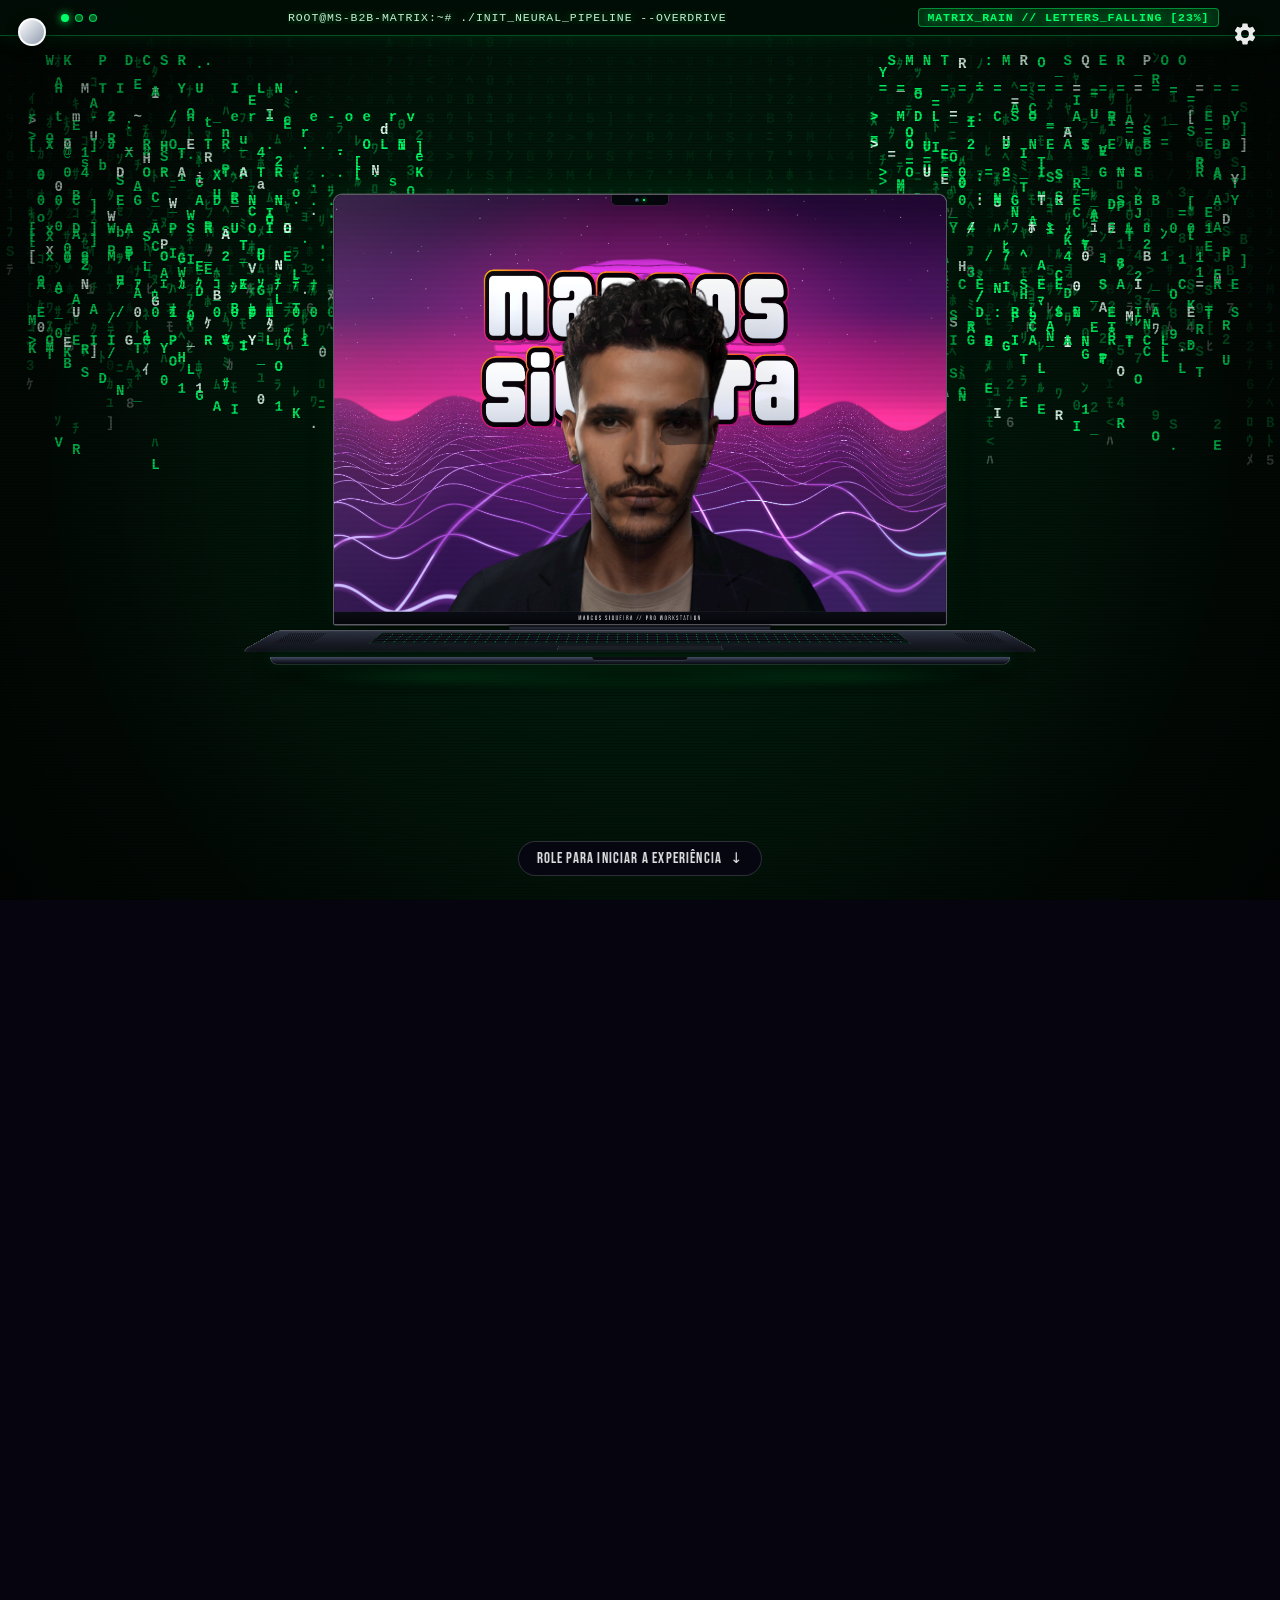
==== versao-completa/index.html @ 9b53f322 "auto: update from Antigravity chat (2026-11-27 13:30:08)" ====
<!DOCTYPE html>
<html lang="pt-BR" data-ranger-theme="silver" data-asset-root="../">

<head>
  <meta charset="utf-8" />
  <meta name="viewport" content="width=device-width, initial-scale=1, minimum-scale=1, maximum-scale=5" />
  <title>Marcos Siqueira — Engenharia JS, Web Design 3D, Automações IA &amp; Tráfego B2B</title>
  <meta name="description"
    content="Vitrine B2B Interativa de Marcos Siqueira: Criação de Softwares em JavaScript, Web Design 3D, Automações com IA no WhatsApp e Gestão de Tráfego Pago." />
  <link rel="icon" type="image/png" href="../assets/icons/ms-favicon.png?v=14" />
  <link rel="shortcut icon" type="image/png" href="../assets/icons/ms-favicon.png?v=14" />
  <link rel="apple-touch-icon" href="../assets/icons/ms-favicon.png?v=14" />
  <link rel="stylesheet" href="../css/b2b-studio.css?v=73" />
  <script defer src="../js/three-vendor.min.js?v=73"></script>
  <script defer src="../js/liquid-motion.js?v=73"></script>
</head>

<body>
  <div class="liquid-loader" aria-live="polite">
    <div class="liquid-loader-inner">
      <div class="liquid-loader-title">MARCOS SIQUEIRA<span class="dot-accent">.</span></div>
      <div class="liquid-loader-bar-track" id="loader-progressbar" role="progressbar" aria-valuemin="0"
        aria-valuemax="100" aria-valuenow="0">
        <div class="liquid-loader-bar-fill" id="loader-bar-fill"></div>
      </div>
      <div class="liquid-loader-meta">
        <span class="liquid-loader-status" id="loader-status-text">Inicializando Palco 3D...</span>
        <span class="liquid-loader-percent" id="loader-percent">0%</span>
      </div>
    </div>
  </div>

  <aside class="color-circle-widget" id="color-circle-widget" aria-label="Trocar Cor do Tema">
    <button type="button" class="color-circle-trigger" id="color-circle-trigger" aria-expanded="false"
      aria-controls="color-circles-menu" title="Trocar cor"></button>
    <div class="color-circles-menu" id="color-circles-menu" hidden>
      <button type="button" class="color-circle-option is-current-color" data-ranger-select="silver"
        style="--ball-color:linear-gradient(135deg,#FFFFFF,#8E9BAE)" aria-label="Prata"></button>
      <button type="button" class="color-circle-option" data-ranger-select="red"
        style="--ball-color:#FF1E27" aria-label="Vermelho"></button>
      <button type="button" class="color-circle-option" data-ranger-select="blue"
        style="--ball-color:#0088FF" aria-label="Azul"></button>
      <button type="button" class="color-circle-option" data-ranger-select="green"
        style="--ball-color:#00E676" aria-label="Verde"></button>
      <button type="button" class="color-circle-option" data-ranger-select="yellow"
        style="--ball-color:#FFD000" aria-label="Amarelo"></button>
      <button type="button" class="color-circle-option" data-ranger-select="pink"
        style="--ball-color:#FF2A85" aria-label="Rosa"></button>
      <button type="button" class="color-circle-option" data-ranger-select="black"
        style="--ball-color:#11130E" aria-label="Preto"></button>
    </div>
  </aside>

  <aside class="quality-gear-widget" id="quality-gear-widget" aria-label="Qualidade Gráfica">
    <button type="button" class="quality-gear-btn" id="quality-gear-btn" aria-expanded="false"
      aria-controls="quality-gear-panel" title="Qualidade">
      <svg class="quality-gear-svg" viewBox="0 0 24 24" width="26" height="26" fill="#FFFFFF" aria-hidden="true">
        <path d="M19.14 12.94c.04-.31.06-.63.06-.94 0-.31-.02-.63-.06-.94l2.03-1.58a.49.49 0 0 0 .12-.61l-1.92-3.32a.49.49 0 0 0-.59-.22l-2.39.96c-.5-.38-1.03-.7-1.62-.94l-.36-2.54a.484.484 0 0 0-.48-.41h-3.84c-.24 0-.43.17-.47.41l-.36 2.54c-.59.24-1.13.57-1.62.94l-2.39-.96a.49.49 0 0 0-.59.22L2.74 8.87c-.12.21-.08.47.12.61l2.03 1.58c-.04.31-.06.63-.06.94s.02.63.06.94l-2.03 1.58a.49.49 0 0 0-.12.61l1.92 3.32c.12.22.37.29.59.22l2.39-.96c.5.38 1.03.7 1.62.94l.36 2.54c.05.24.24.41.48.41h3.84c.24 0 .44-.17.47-.41l.36-2.54c.59-.24 1.13-.56 1.62-.94l2.39.96c.22.08.47 0 .59-.22l1.92-3.32c.12-.22.07-.47-.12-.61l-2.01-1.58zM12 15.6A3.6 3.6 0 1 1 12 8.4a3.6 3.6 0 0 1 0 7.2z"/>
      </svg>
    </button>
    <div class="quality-gear-panel" id="quality-gear-panel" hidden>
      <div class="quality-options-row" role="radiogroup" aria-label="Qualidade do Site">
        <button type="button" class="quality-option-btn" data-quality-tier="low" role="radio" aria-checked="false">Fraco</button>
        <button type="button" class="quality-option-btn" data-quality-tier="medium" role="radio" aria-checked="false">Normal</button>
        <button type="button" class="quality-option-btn" data-quality-tier="high" role="radio" aria-checked="false">Forte</button>
      </div>
    </div>
  </aside>

  <main class="scrollytelling-master-track" id="scrollytelling-track">
    <div class="scrollytelling-sticky-stage" id="scrollytelling-stage">

      <div class="stage-ambient-bg" aria-hidden="true">
        <div class="stage-ambient-grid"></div>
      </div>

      <!-- CENA 1 (Fundo): Terminal Matrix escrevendo até as letras caírem -->
      <div class="scene1-matrix-terminal" id="scene1-matrix-terminal" aria-hidden="true">
        <div class="matrix-terminal-topbar">
          <div class="matrix-terminal-dots"><span></span><span></span><span></span></div>
          <span class="matrix-terminal-title">ROOT@MS-B2B-MATRIX:~# ./INIT_NEURAL_PIPELINE --OVERDRIVE</span>
          <span class="matrix-terminal-status" id="matrix-terminal-status">TYPING_BUFFER // 120HZ</span>
        </div>
        <canvas class="matrix-terminal-canvas" id="matrix-terminal-canvas"></canvas>
        <div class="matrix-terminal-scanlines"></div>
      </div>

      <!-- CENA 1 (Frente): Notebook com Imagem Estática da Primeira Cena até o Corte -->
      <div class="notebook-rig" id="notebook-rig">
        <div class="notebook-lid" id="notebook-lid">
          <div class="notebook-camera-notch" id="notebook-camera-notch" aria-hidden="true">
            <span class="notebook-camera-lens"></span>
            <span class="notebook-camera-led"></span>
          </div>

          <div class="hero-frame-card" id="hero-frame-card">
            <div data-gl="head" class="gl-canvas" aria-hidden="true"></div>
            <div class="gl-wrap" aria-hidden="true">
              <canvas class="gl"></canvas>
            </div>
            <canvas class="notebook-static-screen" id="notebook-static-screen" aria-hidden="true"></canvas>
            <div class="notebook-screen-glare" id="notebook-screen-glare" aria-hidden="true"></div>
          </div>

          <div class="notebook-lid-chin" id="notebook-lid-chin" aria-hidden="true">
            <span>MARCOS SIQUEIRA // PRO WORKSTATION</span>
          </div>
        </div>

        <div class="notebook-base" id="notebook-base" aria-hidden="true">
          <div class="notebook-hinge"></div>
          <div class="notebook-deck-surface">
            <div class="notebook-speaker notebook-speaker--left"></div>
            <div class="notebook-keyboard-well">
              <div class="notebook-key-row"></div>
              <div class="notebook-key-row"></div>
              <div class="notebook-key-row"></div>
              <div class="notebook-key-row"></div>
            </div>
            <div class="notebook-speaker notebook-speaker--right"></div>
            <div class="notebook-trackpad"></div>
          </div>
          <div class="notebook-front-lip">
            <div class="notebook-thumb-notch"></div>
          </div>
          <div class="notebook-drop-shadow"></div>
        </div>
      </div>

      <div class="hero-scroll-cue" id="hero-scroll-cue" aria-hidden="true">
        <span>ROLE PARA INICIAR A EXPERIÊNCIA</span>
        <span>↓</span>
      </div>

      <!-- CENA 2: Letreiro Superior + Setas Animadas + 4 Janelas de Trabalho -->
      <section class="scene2-stage-layer" id="scene2-stage-layer" aria-label="Vitrine de Trabalhos e Contato">
        <header class="scene2-top-header">
          <span class="scene2-eyebrow">ENGENHARIA DIGITAL &amp; PROSPECÇÃO B2B</span>
          <h1 class="scene2-typewriter-heading">
            <span id="scene2-typewriter-text" data-full-text="SOLUÇÕES QUE AUTOMATIZAM E ESCALAM SUA EMPRESA"></span><span class="scene2-caret" aria-hidden="true"></span>
          </h1>
        </header>

        <svg class="scene2-arrows-svg" viewBox="0 0 1000 600" preserveAspectRatio="none" aria-hidden="true">
          <defs>
            <marker id="scene2ArrowHead" markerWidth="8" markerHeight="8" refX="6" refY="4" orient="auto">
              <path d="M0,0 L8,4 L0,8 Z" fill="#00F0FF" />
            </marker>
          </defs>
          <path class="scene2-arrow-path" id="arrow-path-0" pathLength="1"
            d="M 460 88 C 360 95, 290 120, 260 158" marker-end="url(#scene2ArrowHead)" />
          <path class="scene2-arrow-path" id="arrow-path-1" pathLength="1"
            d="M 540 88 C 640 95, 710 120, 740 158" marker-end="url(#scene2ArrowHead)" />
          <path class="scene2-arrow-path" id="arrow-path-2" pathLength="1"
            d="M 480 94 C 440 210, 340 295, 260 355" marker-end="url(#scene2ArrowHead)" />
          <path class="scene2-arrow-path" id="arrow-path-3" pathLength="1"
            d="M 520 94 C 560 210, 660 295, 740 355" marker-end="url(#scene2ArrowHead)" />
        </svg>

        <div class="scene2-windows-grid">
          <article class="work-window" id="work-window-0" data-ranger-preview="blue">
            <div class="window-titlebar">
              <div class="window-dots"><span></span><span></span><span></span></div>
              <span class="window-code">01 // SOFTWARES_JS.APP</span>
              <span class="window-badge">SaaS · ERPs · IA</span>
            </div>
            <div class="window-body">
              <div>
                <h3>Criação de Softwares &amp; Sistemas JS</h3>
                <p>Painéis financeiros, CRMs sob medida e sistemas que leem notas fiscais e PDFs sozinhos com IA em menos de 1 segundo.</p>
              </div>
              <div class="window-preview-strip">
                <span>Leitura IA de Nota Fiscal.pdf</span>
                <strong>✓ Extraído em 0,7s</strong>
              </div>
              <button type="button" class="window-wa-btn" data-wa-direct="Olá Marcos Siqueira! Vi sua vitrine interativa e quero conversar sobre um *Software / Sistema em JS* para minha empresa.">
                <span>Orçar Sistema no WhatsApp</span>
                <span aria-hidden="true">↗</span>
              </button>
            </div>
          </article>

          <article class="work-window" id="work-window-1" data-ranger-preview="red">
            <div class="window-titlebar">
              <div class="window-dots"><span></span><span></span><span></span></div>
              <span class="window-code">02 // WEB_DESIGN_3D.GL</span>
              <span class="window-badge">Padrão Awwwards</span>
            </div>
            <div class="window-body">
              <div>
                <h3>Web Design 3D &amp; Landing Pages B2B</h3>
                <p>Páginas interativas de alto impacto (como esta animação) otimizadas para qualquer celular ou PC, feitas para converter decisores.</p>
              </div>
              <div class="window-preview-strip">
                <span>Performance WebGL Adaptativa</span>
                <strong>60–120Hz Fluido</strong>
              </div>
              <button type="button" class="window-wa-btn" data-wa-direct="Olá Marcos Siqueira! Vi sua vitrine interativa e quero criar um *Site 3D / Landing Page de Alta Conversão* para minha empresa.">
                <span>Orçar Site no WhatsApp</span>
                <span aria-hidden="true">↗</span>
              </button>
            </div>
          </article>

          <article class="work-window" id="work-window-2" data-ranger-preview="green">
            <div class="window-titlebar">
              <div class="window-dots"><span></span><span></span><span></span></div>
              <span class="window-code">03 // AUTOMACAO_IA.N8N</span>
              <span class="window-badge">WhatsApp 24/7</span>
            </div>
            <div class="window-body">
              <div>
                <h3>Automações com IA &amp; SDR no WhatsApp</h3>
                <p>Robôs inteligentes que atendem seus leads em 2 segundos, tiram dúvidas, agendam reuniões e atualizam seu CRM automaticamente.</p>
              </div>
              <div class="window-preview-strip">
                <span>Agente SDR IA no WhatsApp</span>
                <strong>✓ Reunião Agendada (1,2s)</strong>
              </div>
              <button type="button" class="window-wa-btn" data-wa-direct="Olá Marcos Siqueira! Vi sua vitrine interativa e quero implantar *Automações com IA no WhatsApp* na minha operação.">
                <span>Orçar Automação no WhatsApp</span>
                <span aria-hidden="true">↗</span>
              </button>
            </div>
          </article>

          <article class="work-window" id="work-window-3" data-ranger-preview="yellow">
            <div class="window-titlebar">
              <div class="window-dots"><span></span><span></span><span></span></div>
              <span class="window-code">04 // TRAFEGO_B2B.ADS</span>
              <span class="window-badge">Meta &amp; Google Ads</span>
            </div>
            <div class="window-body">
              <div>
                <h3>Gestão de Tráfego Pago &amp; Escala B2B</h3>
                <p>Anúncios estratégicos com rastreamento avançado levando clientes qualificados todos os dias direto para o seu funil automatizado.</p>
              </div>
              <div class="window-preview-strip">
                <span>Tráfego + Site Rápido + IA 24h</span>
                <strong>+60% Leads Qualificados</strong>
              </div>
              <button type="button" class="window-wa-btn" data-wa-direct="Olá Marcos Siqueira! Vi sua vitrine interativa e quero escalar minhas vendas com *Gestão de Tráfego Pago B2B*.">
                <span>Orçar Tráfego no WhatsApp</span>
                <span aria-hidden="true">↗</span>
              </button>
            </div>
          </article>
        </div>

        <div class="scene2-bottom-bar" id="scene2-bottom-bar">
          <a href="#whatsapp" class="btn-wa-primary" data-wa-direct="Olá Marcos Siqueira! Vi sua apresentação interativa e quero conversar sobre um projeto para minha empresa.">
            <span class="live-pulse-dot" aria-hidden="true"></span>
            <span>Falar com Marcos no WhatsApp Agora</span>
            <span aria-hidden="true">↗</span>
          </a>
        </div>
      </section>

    </div>
  </main>
</body>

</html>
---- css/b2b-studio.css ----
@import url("https://fonts.googleapis.com/css2?family=Bebas+Neue&family=Inter:wght@400;500;600;700&display=swap");

@font-face {
  font-family: "Mona Sans Variable";
  src: url("../assets/fonts/MonaSans-VariableFont_wdth,wght.woff2") format("woff2");
  font-weight: 200 900;
  font-style: normal;
  font-display: swap;
}

:root {
  --font-display: "Bebas Neue", system-ui, sans-serif;
  --font-sans: "Mona Sans Variable", "Inter", system-ui, -apple-system, sans-serif;

  --bg-obsidian: #06040E;
  --bg-card: rgba(16, 11, 32, 0.86);
  --bg-card-hover: rgba(24, 17, 46, 0.94);

  --accent: #00F0FF;
  --accent-magenta: #FF007A;
  --wa-emerald: #00F59B;

  --text-primary: #F8FAFC;
  --text-secondary: #C4B5FD;
  --text-muted: #8B7AA8;

  --border-hairline: rgba(255, 255, 255, 0.12);
  --ease-out: cubic-bezier(0.22, 1, 0.36, 1);
}

*,
*::before,
*::after {
  box-sizing: border-box;
  margin: 0;
  padding: 0;
}

html {
  background: var(--bg-obsidian);
  color: var(--text-primary);
  font-family: var(--font-sans);
  -webkit-font-smoothing: antialiased;
}

body {
  width: 100%;
  min-height: 100vh;
  background: var(--bg-obsidian);
  color: var(--text-primary);
  overflow-x: hidden;
}

.dot-accent,
.text-accent {
  color: var(--accent);
}

/* =========================================================================
   1. Loading Screen
   ========================================================================= */
.liquid-loader {
  position: fixed;
  inset: 0;
  z-index: 200;
  display: flex;
  align-items: center;
  justify-content: center;
  padding: 1.5rem;
  background: radial-gradient(circle at 50% 40%, #140B2E 0%, #06040E 75%);
  transition: opacity 0.5s var(--ease-out), visibility 0.5s var(--ease-out);
}

.liquid-loader.is-loaded {
  opacity: 0;
  visibility: hidden;
  pointer-events: none;
}

.liquid-loader-inner {
  width: min(360px, 100%);
  display: flex;
  flex-direction: column;
  align-items: center;
  gap: 0.85rem;
}

.liquid-loader-title {
  font-family: var(--font-display);
  font-size: clamp(2.4rem, 5vw, 3.8rem);
  letter-spacing: 0.06em;
  line-height: 1;
  color: #FFFFFF;
}

.liquid-loader-bar-track {
  width: 100%;
  height: 6px;
  border-radius: 999px;
  background: rgba(255, 255, 255, 0.08);
  overflow: hidden;
}

.liquid-loader-bar-fill {
  width: 0%;
  height: 100%;
  border-radius: 999px;
  background: linear-gradient(90deg, var(--accent), var(--wa-emerald));
  box-shadow: 0 0 14px var(--accent);
  transition: width 0.25s var(--ease-out);
}

.liquid-loader-meta {
  width: 100%;
  display: flex;
  justify-content: space-between;
  align-items: center;
  font-size: 0.72rem;
  letter-spacing: 0.1em;
  text-transform: uppercase;
  color: var(--text-muted);
}

.liquid-loader-percent {
  font-family: var(--font-display);
  font-size: 1.1rem;
  color: var(--accent);
}

/* =========================================================================
   2. Minimal Corner Controls (Left: Single Color Circle | Right: White Gear)
   ========================================================================= */
.color-circle-widget {
  position: fixed;
  top: 1.1rem;
  left: 1.15rem;
  z-index: 120;
  display: flex;
  flex-direction: column;
  align-items: center;
  gap: 0.55rem;
}

.color-circle-trigger {
  width: 28px;
  height: 28px;
  border-radius: 50%;
  background: var(--active-circle-bg, linear-gradient(135deg, #FFFFFF, #8E9BAE));
  border: 2px solid rgba(255, 255, 255, 0.92);
  box-shadow: 0 4px 12px rgba(0, 0, 0, 0.6);
  cursor: pointer;
  transition: transform 0.22s var(--ease-out);
}

.color-circle-trigger:hover,
.color-circle-trigger[aria-expanded="true"] {
  transform: scale(1.14);
}

.color-circles-menu {
  display: flex;
  flex-direction: column;
  align-items: center;
  gap: 0.5rem;
}

.color-circles-menu[hidden] {
  display: none !important;
}

.color-circle-option {
  width: 25px;
  height: 25px;
  border-radius: 50%;
  background: var(--ball-color);
  border: 2px solid rgba(255, 255, 255, 0.78);
  box-shadow: 0 3px 10px rgba(0, 0, 0, 0.55);
  cursor: pointer;
  transition: transform 0.18s var(--ease-out);
}

.color-circle-option:hover {
  transform: scale(1.18);
  border-color: #FFFFFF;
}

.color-circle-option.is-current-color {
  display: none !important;
}

.quality-gear-widget {
  position: fixed;
  top: 1.1rem;
  right: 1.15rem;
  z-index: 120;
  display: flex;
  flex-direction: column;
  align-items: flex-end;
}

.quality-gear-btn {
  display: inline-flex;
  align-items: center;
  justify-content: center;
  padding: 0.2rem;
  background: transparent;
  border: none;
  color: #FFFFFF;
  cursor: pointer;
  opacity: 0.92;
  transition: transform 0.35s var(--ease-out), opacity 0.2s ease;
}

.quality-gear-btn:hover,
.quality-gear-btn[aria-expanded="true"] {
  opacity: 1;
  transform: rotate(90deg) scale(1.08);
}

.quality-gear-svg {
  width: 26px;
  height: 26px;
  fill: #FFFFFF;
  filter: drop-shadow(0 2px 6px rgba(0, 0, 0, 0.65));
}

.quality-gear-panel {
  margin-top: 0.5rem;
  padding: 0.45rem;
  border-radius: 12px;
  background: rgba(10, 6, 24, 0.94);
  backdrop-filter: blur(12px);
  -webkit-backdrop-filter: blur(12px);
  border: 1px solid rgba(255, 255, 255, 0.15);
  box-shadow: 0 14px 32px rgba(0, 0, 0, 0.75);
}

.quality-gear-panel[hidden] {
  display: none !important;
}

.quality-options-row {
  display: grid;
  grid-template-columns: repeat(3, 1fr);
  gap: 0.35rem;
}

.quality-option-btn {
  padding: 0.4rem 0.7rem;
  border-radius: 8px;
  background: rgba(255, 255, 255, 0.06);
  border: 1px solid rgba(255, 255, 255, 0.12);
  color: rgba(255, 255, 255, 0.82);
  font-family: var(--font-display);
  font-size: 0.95rem;
  letter-spacing: 0.05em;
  text-transform: uppercase;
  cursor: pointer;
  transition: all 0.18s ease;
}

.quality-option-btn:hover {
  background: rgba(255, 255, 255, 0.15);
  color: #FFFFFF;
}

.quality-option-btn.is-active {
  background: #FFFFFF;
  border-color: #FFFFFF;
  color: #06040E;
  font-weight: 700;
}

/* =========================================================================
   3. Master Scrollytelling Track (Cena 1 + Cena 2 inside 1 Sticky Viewport)
   ========================================================================= */
.scrollytelling-master-track {
  position: relative;
  width: 100%;
  height: 460vh;
}

.scrollytelling-sticky-stage {
  position: sticky;
  top: 0;
  width: 100%;
  height: 100vh;
  height: 100dvh;
  overflow: hidden;
  display: flex;
  align-items: center;
  justify-content: center;
}

/* Deep Ambient Stage Background (Remains visible when the framed photo fades out!) */
.stage-ambient-bg {
  position: absolute;
  inset: 0;
  z-index: 1;
  background:
    radial-gradient(circle at 50% 42%, rgba(255, 0, 122, 0.16) 0%, rgba(18, 8, 44, 0.92) 48%, #06030F 85%);
  overflow: hidden;
}

.stage-ambient-grid {
  position: absolute;
  inset: 0;
  background-image:
    linear-gradient(rgba(0, 240, 255, 0.05) 1px, transparent 1px),
    linear-gradient(90deg, rgba(255, 0, 122, 0.05) 1px, transparent 1px);
  background-size: 56px 56px;
  mask-image: radial-gradient(circle at 50% 50%, black 30%, transparent 85%);
  -webkit-mask-image: radial-gradient(circle at 50% 50%, black 30%, transparent 85%);
}

/* =========================================================================
   4. CENA 1 (Fundo, z-index: 10): Matrix Terminal & Falling Digital Rain
   ========================================================================= */
.scene1-matrix-terminal {
  position: absolute;
  inset: 0;
  z-index: 10;
  pointer-events: none;
  opacity: 0;
  overflow: hidden;
  background:
    radial-gradient(circle at 50% 48%, rgba(0, 42, 18, 0.78) 0%, rgba(2, 12, 6, 0.96) 76%),
    #020804;
  will-change: opacity;
}

.matrix-terminal-topbar {
  position: absolute;
  top: 0;
  left: 0;
  right: 0;
  height: 36px;
  z-index: 3;
  display: flex;
  align-items: center;
  justify-content: space-between;
  padding: 0 3.8rem;
  background: rgba(1, 14, 6, 0.92);
  border-bottom: 1px solid rgba(0, 255, 102, 0.28);
  box-shadow: 0 4px 20px rgba(0, 255, 102, 0.08);
  font-family: "Consolas", "Monaco", "Courier New", monospace;
  font-size: 0.72rem;
  letter-spacing: 0.08em;
  color: #00FF66;
}

.matrix-terminal-dots {
  display: flex;
  align-items: center;
  gap: 6px;
}

.matrix-terminal-dots span {
  width: 8px;
  height: 8px;
  border-radius: 50%;
  background: rgba(0, 255, 102, 0.35);
  border: 1px solid rgba(0, 255, 102, 0.75);
}

.matrix-terminal-dots span:first-child {
  background: #00FF66;
  box-shadow: 0 0 8px #00FF66;
}

.matrix-terminal-title {
  color: rgba(210, 255, 225, 0.92);
  text-shadow: 0 0 10px rgba(0, 255, 102, 0.55);
  white-space: nowrap;
  overflow: hidden;
  text-overflow: ellipsis;
}

.matrix-terminal-status {
  padding: 0.14rem 0.55rem;
  border-radius: 4px;
  background: rgba(0, 255, 102, 0.14);
  border: 1px solid rgba(0, 255, 102, 0.45);
  color: #00FF66;
  font-weight: 700;
  text-shadow: 0 0 8px rgba(0, 255, 102, 0.65);
  white-space: nowrap;
}

.matrix-terminal-canvas {
  position: absolute;
  top: 36px;
  left: 0;
  width: 100%;
  height: calc(100% - 36px);
  display: block;
  z-index: 1;
}

.matrix-terminal-scanlines {
  position: absolute;
  inset: 0;
  z-index: 2;
  pointer-events: none;
  background:
    repeating-linear-gradient(
      0deg,
      rgba(0, 0, 0, 0.24) 0px,
      rgba(0, 0, 0, 0.24) 1px,
      transparent 1px,
      transparent 3px
    ),
    radial-gradient(circle at 50% 50%, transparent 55%, rgba(0, 0, 0, 0.65) 100%);
}

/* =========================================================================
   5. CENA 1 (Frente, z-index: 20): 3D Pro Notebook com a Primeira Cena Estática
   ========================================================================= */
.notebook-rig {
  position: relative;
  z-index: 20;
  width: 100%;
  height: 100%;
  display: flex;
  flex-direction: column;
  align-items: center;
  justify-content: center;
  transform-origin: center center;
  will-change: transform, opacity;
}

.notebook-lid {
  position: relative;
  width: 100%;
  height: 100%;
  background: #070510;
  border: 0px solid rgba(255, 255, 255, 0.34);
  border-radius: 0px;
  box-shadow:
    0 35px 95px rgba(0, 0, 0, 0.92),
    0 0 55px rgba(0, 255, 102, 0.16);
  overflow: hidden;
  transition: box-shadow 0.25s ease;
}

/* Webcam Notch on Top Edge of Notebook Screen */
.notebook-camera-notch {
  position: absolute;
  top: 0;
  left: 50%;
  transform: translateX(-50%);
  z-index: 16;
  width: 120px;
  height: 22px;
  border-radius: 0 0 11px 11px;
  background: #05060B;
  border: 1px solid rgba(255, 255, 255, 0.16);
  border-top: none;
  display: flex;
  align-items: center;
  justify-content: center;
  gap: 8px;
  opacity: 0;
  pointer-events: none;
}

.notebook-camera-lens {
  width: 8px;
  height: 8px;
  border-radius: 50%;
  background: radial-gradient(circle at 35% 35%, #38bdf8, #070b19 70%);
  border: 1px solid rgba(255, 255, 255, 0.25);
}

.notebook-camera-led {
  width: 5px;
  height: 5px;
  border-radius: 50%;
  background: #00FF66;
  box-shadow: 0 0 8px #00FF66;
}

.hero-frame-card {
  position: relative;
  z-index: 5;
  width: 100%;
  height: 100%;
  overflow: hidden;
  background: #080414;
}

.gl-canvas,
.gl-wrap {
  position: absolute;
  inset: 0;
  width: 100%;
  height: 100%;
}

canvas.gl {
  display: block;
  width: 100%;
  height: 100%;
}

/* Static Snapshot Canvas of the First Scene inside the Notebook */
.notebook-static-screen {
  position: absolute;
  inset: 0;
  z-index: 6;
  width: 100%;
  height: 100%;
  display: block;
  opacity: 0;
  pointer-events: none;
}

/* Glossy Laptop Display Reflection */
.notebook-screen-glare {
  position: absolute;
  inset: 0;
  z-index: 9;
  pointer-events: none;
  opacity: 0;
  background: linear-gradient(
    116deg,
    rgba(255, 255, 255, 0.12) 0%,
    rgba(255, 255, 255, 0.03) 28%,
    transparent 36%,
    transparent 74%,
    rgba(0, 255, 102, 0.06) 100%
  );
}

/* Bottom Bezel Chin of Notebook Screen */
.notebook-lid-chin {
  position: absolute;
  bottom: 0;
  left: 0;
  right: 0;
  height: 26px;
  z-index: 16;
  background: linear-gradient(180deg, #0b0d14 0%, #05060b 100%);
  border-top: 1px solid rgba(255, 255, 255, 0.14);
  display: flex;
  align-items: center;
  justify-content: center;
  font-family: var(--font-display);
  font-size: 0.8rem;
  letter-spacing: 0.24em;
  color: rgba(255, 255, 255, 0.65);
  opacity: 0;
  pointer-events: none;
}

/* Lower Aluminum Base / Keyboard Deck of the Notebook */
.notebook-base {
  position: absolute;
  top: 100%;
  left: 50%;
  transform: translateX(-50%);
  width: 118%;
  z-index: 18;
  display: flex;
  flex-direction: column;
  align-items: center;
  pointer-events: none;
  opacity: 0;
}

.notebook-hinge {
  width: 36%;
  height: 10px;
  background: linear-gradient(180deg, #040507 0%, #2a2f3d 52%, #0a0c12 100%);
  border-radius: 0 0 4px 4px;
  box-shadow: 0 3px 8px rgba(0, 0, 0, 0.85);
}

.notebook-deck-surface {
  position: relative;
  width: 100%;
  height: 82px;
  background: linear-gradient(180deg, #2d3242 0%, #191c26 58%, #0e1017 100%);
  border-top: 1px solid rgba(255, 255, 255, 0.34);
  border-left: 2px solid rgba(255, 255, 255, 0.22);
  border-right: 2px solid rgba(255, 255, 255, 0.22);
  border-radius: 8px 8px 16px 16px;
  transform: perspective(750px) rotateX(60deg);
  transform-origin: top center;
  display: flex;
  flex-direction: column;
  align-items: center;
  justify-content: space-between;
  padding: 8px 8% 6px;
  box-shadow: inset 0 2px 10px rgba(255, 255, 255, 0.1);
}

.notebook-speaker {
  position: absolute;
  top: 10px;
  bottom: 24px;
  width: 5%;
  background-image: radial-gradient(rgba(0, 0, 0, 0.75) 1px, transparent 1px);
  background-size: 4px 4px;
  opacity: 0.65;
}

.notebook-speaker--left {
  left: 2.2%;
}

.notebook-speaker--right {
  right: 2.2%;
}

.notebook-keyboard-well {
  width: 84%;
  height: 44px;
  background: #06070c;
  border-radius: 5px;
  border: 1px solid rgba(255, 255, 255, 0.14);
  padding: 4px 6px;
  display: flex;
  flex-direction: column;
  justify-content: space-between;
  box-shadow:
    inset 0 0 14px rgba(0, 255, 102, 0.18),
    0 1px 0 rgba(255, 255, 255, 0.12);
}

.notebook-key-row {
  width: 100%;
  height: 6px;
  border-radius: 2px;
  background: repeating-linear-gradient(
    90deg,
    #151823 0px,
    #151823 18px,
    rgba(0, 255, 102, 0.42) 18px,
    rgba(0, 255, 102, 0.42) 20px
  );
}

.notebook-trackpad {
  width: 25%;
  height: 16px;
  border-radius: 4px;
  background: rgba(255, 255, 255, 0.04);
  border: 1px solid rgba(255, 255, 255, 0.2);
}

.notebook-front-lip {
  position: relative;
  z-index: 2;
  width: 102%;
  height: 16px;
  margin-top: -27px;
  background: linear-gradient(180deg, #434960 0%, #202432 52%, #0a0c12 100%);
  border-radius: 3px 3px 20px 20px;
  border: 1px solid rgba(255, 255, 255, 0.28);
  display: flex;
  justify-content: center;
  align-items: flex-start;
  box-shadow:
    0 18px 36px rgba(0, 0, 0, 0.92),
    0 0 30px rgba(0, 255, 102, 0.16);
}

.notebook-thumb-notch {
  width: 13%;
  height: 7px;
  background: #0b0d14;
  border-radius: 0 0 9px 9px;
  border: 1px solid rgba(255, 255, 255, 0.22);
  border-top: none;
}

.notebook-drop-shadow {
  width: 96%;
  height: 34px;
  margin-top: 6px;
  border-radius: 50%;
  background: radial-gradient(
    ellipse at center,
    rgba(0, 0, 0, 0.95) 0%,
    rgba(0, 255, 102, 0.18) 45%,
    transparent 78%
  );
  filter: blur(10px);
}

/* Minimal Scroll Prompt at scrollY = 0 */
.hero-scroll-cue {
  position: absolute;
  bottom: 1.5rem;
  left: 50%;
  transform: translateX(-50%);
  z-index: 25;
  display: inline-flex;
  align-items: center;
  gap: 0.5rem;
  padding: 0.48rem 1.1rem;
  border-radius: 999px;
  background: rgba(8, 5, 20, 0.78);
  backdrop-filter: blur(10px);
  -webkit-backdrop-filter: blur(10px);
  border: 1px solid rgba(255, 255, 255, 0.16);
  font-family: var(--font-display);
  font-size: 0.92rem;
  letter-spacing: 0.08em;
  color: rgba(255, 255, 255, 0.88);
  pointer-events: none;
  transition: opacity 0.3s ease, transform 0.3s ease;
}

.hero-scroll-cue.is-hidden {
  opacity: 0;
  transform: translate(-50%, 10px);
}

/* =========================================================================
   6. CENA 2: Top HTML Typewriter + Animated SVG Arrows + Opening Work Windows
   ========================================================================= */
.scene2-stage-layer {
  position: absolute;
  inset: 0;
  z-index: 30;
  pointer-events: none;
  display: flex;
  flex-direction: column;
  justify-content: space-between;
  padding: clamp(3.4rem, 5.5vh, 4.8rem) clamp(1rem, 3.5vw, 3.5rem) clamp(1.1rem, 2.5vh, 2rem);
  opacity: 0;
  will-change: opacity;
}

.scene2-stage-layer.is-interactive {
  pointer-events: auto;
}

/* Top Typewriter Banner */
.scene2-top-header {
  position: relative;
  z-index: 35;
  text-align: center;
  max-width: 860px;
  margin: 0 auto;
}

.scene2-eyebrow {
  display: inline-block;
  font-size: 0.7rem;
  font-weight: 700;
  letter-spacing: 0.16em;
  text-transform: uppercase;
  color: var(--accent);
  padding: 0.22rem 0.75rem;
  border-radius: 999px;
  background: rgba(0, 240, 255, 0.1);
  border: 1px solid rgba(0, 240, 255, 0.32);
  margin-bottom: 0.45rem;
}

.scene2-typewriter-heading {
  font-family: var(--font-display);
  font-size: clamp(1.85rem, 3.8vw, 3.2rem);
  font-weight: 400;
  line-height: 1.02;
  letter-spacing: 0.04em;
  color: #FFFFFF;
  min-height: 1.1em;
}

.scene2-caret {
  display: inline-block;
  width: 3px;
  height: 0.85em;
  background: var(--accent);
  margin-left: 4px;
  vertical-align: -0.08em;
  box-shadow: 0 0 10px var(--accent);
  animation: caretBlink 0.9s infinite;
}

@keyframes caretBlink {
  0%, 100% { opacity: 1; }
  50% { opacity: 0; }
}

/* Animated Vector Arrows SVG Connecting Header to the 4 Work Windows */
.scene2-arrows-svg {
  position: absolute;
  inset: 0;
  width: 100%;
  height: 100%;
  z-index: 31;
  pointer-events: none;
}

.scene2-arrow-path {
  fill: none;
  stroke: var(--accent);
  stroke-width: 2;
  stroke-linecap: round;
  filter: drop-shadow(0 0 8px rgba(0, 240, 255, 0.55));
  stroke-dasharray: 1;
  stroke-dashoffset: 1;
}

.scene2-arrow-head {
  fill: var(--accent);
  opacity: 0;
  transition: opacity 0.2s ease;
}

/* 4 Work Windows Grid */
.scene2-windows-grid {
  position: relative;
  z-index: 35;
  width: min(1160px, 100%);
  margin: auto;
  display: grid;
  grid-template-columns: repeat(2, minmax(0, 1fr));
  gap: clamp(0.65rem, 1.5vw, 1.15rem);
}

.work-window {
  border-radius: 16px;
  background: rgba(13, 9, 28, 0.88);
  backdrop-filter: blur(16px);
  -webkit-backdrop-filter: blur(16px);
  border: 1px solid rgba(0, 240, 255, 0.28);
  box-shadow:
    0 18px 45px rgba(0, 0, 0, 0.72),
    inset 0 1px 0 rgba(255, 255, 255, 0.14);
  overflow: hidden;
  display: flex;
  flex-direction: column;
  transform-origin: top center;
  will-change: transform, opacity;
  opacity: 0;
  transform: translate3d(0, 18px, 0) scaleY(0.15) scaleX(0.92);
  transition: border-color 0.25s ease, box-shadow 0.25s ease;
}

.work-window:hover {
  border-color: var(--accent);
  box-shadow:
    0 22px 52px rgba(0, 0, 0, 0.85),
    0 0 22px rgba(0, 240, 255, 0.2);
}

.window-titlebar {
  display: flex;
  align-items: center;
  justify-content: space-between;
  gap: 0.5rem;
  padding: 0.5rem 0.85rem;
  background: rgba(255, 255, 255, 0.04);
  border-bottom: 1px solid rgba(255, 255, 255, 0.08);
}

.window-dots {
  display: flex;
  align-items: center;
  gap: 5px;
}

.window-dots span {
  width: 8px;
  height: 8px;
  border-radius: 50%;
}

.window-dots span:nth-child(1) { background: #FF2E93; }
.window-dots span:nth-child(2) { background: #FFD000; }
.window-dots span:nth-child(3) { background: #00F59B; }

.window-code {
  font-family: var(--font-display);
  font-size: 0.82rem;
  letter-spacing: 0.08em;
  color: rgba(255, 255, 255, 0.75);
}

.window-badge {
  font-size: 0.62rem;
  font-weight: 700;
  text-transform: uppercase;
  letter-spacing: 0.06em;
  padding: 0.12rem 0.48rem;
  border-radius: 999px;
  background: rgba(0, 240, 255, 0.14);
  color: var(--accent);
}

.window-body {
  padding: clamp(0.75rem, 1.5vw, 1.15rem);
  display: flex;
  flex-direction: column;
  justify-content: space-between;
  gap: 0.6rem;
  flex: 1;
}

.window-body h3 {
  font-family: var(--font-display);
  font-size: clamp(1.2rem, 1.8vw, 1.5rem);
  font-weight: 400;
  letter-spacing: 0.03em;
  color: #FFFFFF;
  line-height: 1.05;
}

.window-body p {
  font-size: clamp(0.74rem, 0.95vw, 0.84rem);
  line-height: 1.42;
  color: var(--text-secondary);
}

.window-preview-strip {
  padding: 0.48rem 0.68rem;
  border-radius: 9px;
  background: rgba(5, 3, 14, 0.68);
  border: 1px solid rgba(255, 255, 255, 0.07);
  display: flex;
  align-items: center;
  justify-content: space-between;
  gap: 0.5rem;
  font-size: 0.72rem;
  color: rgba(255, 255, 255, 0.85);
}

.window-preview-strip strong {
  color: var(--wa-emerald);
  font-weight: 700;
}

.window-wa-btn {
  align-self: flex-start;
  display: inline-flex;
  align-items: center;
  gap: 0.4rem;
  padding: 0.38rem 0.82rem;
  border-radius: 999px;
  background: rgba(0, 245, 155, 0.14);
  border: 1px solid rgba(0, 245, 155, 0.4);
  color: var(--wa-emerald);
  font-family: var(--font-display);
  font-size: 0.84rem;
  letter-spacing: 0.06em;
  text-transform: uppercase;
  cursor: pointer;
  transition: all 0.2s ease;
}

.window-wa-btn:hover {
  background: var(--wa-emerald);
  color: #040810;
  border-color: #FFFFFF;
}

/* Scene 2 Bottom Direct WhatsApp Bar */
.scene2-bottom-bar {
  position: relative;
  z-index: 35;
  display: flex;
  align-items: center;
  justify-content: center;
  gap: 0.85rem;
  opacity: 0;
  transform: translate3d(0, 14px, 0);
  will-change: transform, opacity;
}

.btn-wa-primary {
  display: inline-flex;
  align-items: center;
  justify-content: center;
  gap: 0.55rem;
  padding: 0.68rem 1.45rem;
  border-radius: 999px;
  background: linear-gradient(135deg, #00F59B 0%, #00E5FF 100%);
  color: #040810;
  font-family: var(--font-display);
  font-size: 1.06rem;
  font-weight: 700;
  letter-spacing: 0.06em;
  text-transform: uppercase;
  text-decoration: none;
  border: 1px solid rgba(255, 255, 255, 0.55);
  box-shadow: 0 10px 28px rgba(0, 245, 155, 0.35);
  cursor: pointer;
  transition: transform 0.2s var(--ease-out), box-shadow 0.2s ease;
}

.btn-wa-primary:hover {
  transform: translateY(-2px) scale(1.02);
  box-shadow: 0 14px 36px rgba(0, 245, 155, 0.5);
}

.live-pulse-dot {
  width: 8px;
  height: 8px;
  border-radius: 50%;
  background: #040810;
  box-shadow: 0 0 0 3px rgba(4, 8, 16, 0.22);
  flex-shrink: 0;
}

/* =========================================================================
   7. Responsive Rules for Mobile & Tablet (Cena 1 & Cena 2 fit 100% cleanly!)
   ========================================================================= */
@media (max-width: 768px) {
  .color-circle-widget {
    top: 0.75rem;
    left: 0.75rem;
  }

  .quality-gear-widget {
    top: 0.75rem;
    right: 0.75rem;
  }

  .scene2-stage-layer {
    padding: 2.9rem 0.65rem 0.75rem;
  }

  .scene2-eyebrow {
    font-size: 0.6rem;
    padding: 0.16rem 0.55rem;
    margin-bottom: 0.25rem;
  }

  .scene2-typewriter-heading {
    font-size: clamp(1.35rem, 5.5vw, 1.85rem);
  }

  .scene2-windows-grid {
    grid-template-columns: repeat(2, minmax(0, 1fr));
    gap: 0.45rem;
  }

  .window-titlebar {
    padding: 0.34rem 0.55rem;
  }

  .window-dots span {
    width: 6px;
    height: 6px;
  }

  .window-code {
    font-size: 0.68rem;
  }

  .window-badge {
    display: none;
  }

  .window-body {
    padding: 0.55rem;
    gap: 0.35rem;
  }

  .window-body h3 {
    font-size: 1.02rem;
  }

  .window-body p {
    font-size: 0.68rem;
    line-height: 1.3;
    display: -webkit-box;
    -webkit-line-clamp: 3;
    -webkit-box-orient: vertical;
    overflow: hidden;
  }

  .window-preview-strip {
    padding: 0.3rem 0.45rem;
    font-size: 0.62rem;
  }

  .window-wa-btn {
    width: 100%;
    justify-content: center;
    padding: 0.32rem 0.5rem;
    font-size: 0.74rem;
  }

  .btn-wa-primary {
    width: 100%;
    padding: 0.56rem 1rem;
    font-size: 0.95rem;
  }
}

html[data-quality-tier="low"] .work-window,
html[data-quality-tier="low"] .quality-gear-panel {
  backdrop-filter: blur(6px) !important;
  -webkit-backdrop-filter: blur(6px) !important;
  background: rgba(12, 8, 26, 0.94) !important;
}
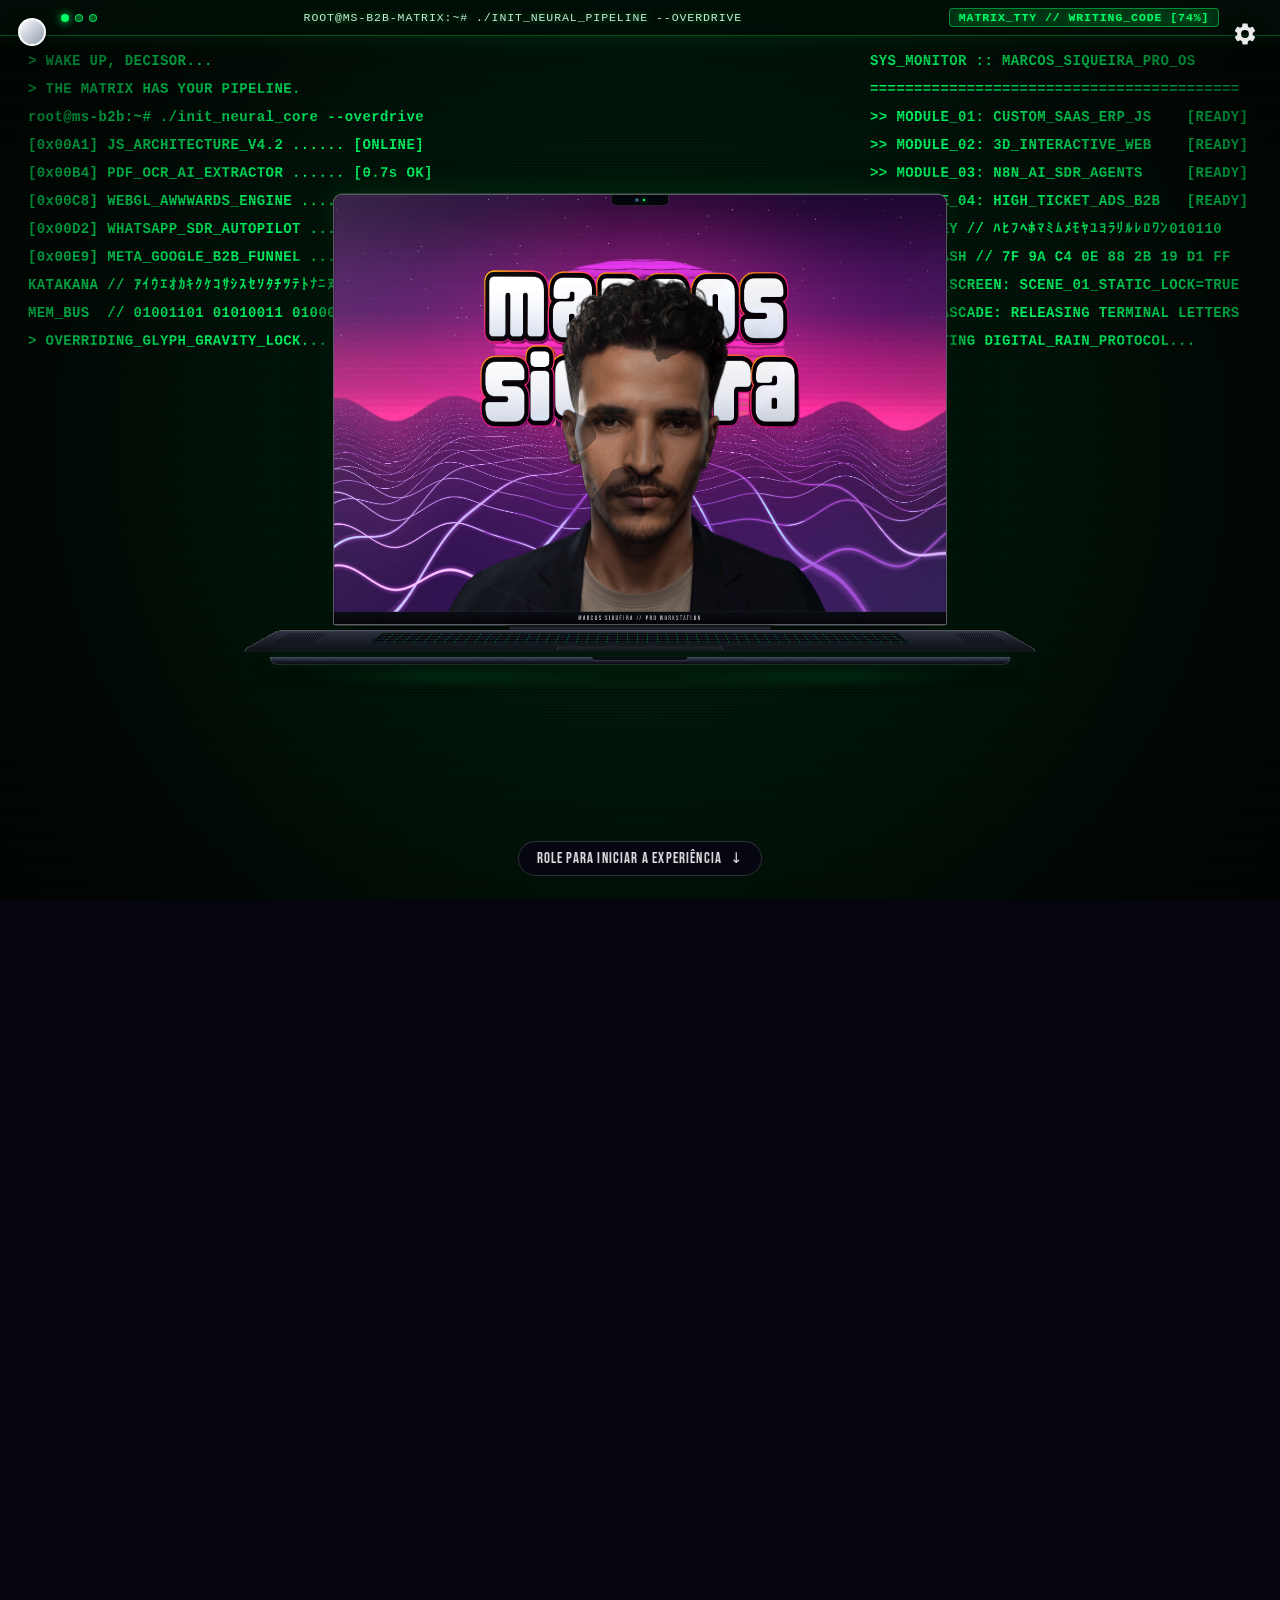
==== commit 7569b050: "Cena 1 Notebook estatico com Terminal Matrix e Cena 2 com setas e janelas de trabalho" ====
--- a/versao-completa/index.html
+++ b/versao-completa/index.html
@@ -36,18 +36,18 @@
     <div class="color-circles-menu" id="color-circles-menu" hidden>
       <button type="button" class="color-circle-option is-current-color" data-ranger-select="silver"
         style="--ball-color:linear-gradient(135deg,#FFFFFF,#8E9BAE)" aria-label="Prata"></button>
-      <button type="button" class="color-circle-option" data-ranger-select="red"
-        style="--ball-color:#FF1E27" aria-label="Vermelho"></button>
-      <button type="button" class="color-circle-option" data-ranger-select="blue"
-        style="--ball-color:#0088FF" aria-label="Azul"></button>
-      <button type="button" class="color-circle-option" data-ranger-select="green"
-        style="--ball-color:#00E676" aria-label="Verde"></button>
-      <button type="button" class="color-circle-option" data-ranger-select="yellow"
-        style="--ball-color:#FFD000" aria-label="Amarelo"></button>
-      <button type="button" class="color-circle-option" data-ranger-select="pink"
-        style="--ball-color:#FF2A85" aria-label="Rosa"></button>
-      <button type="button" class="color-circle-option" data-ranger-select="black"
-        style="--ball-color:#11130E" aria-label="Preto"></button>
+      <button type="button" class="color-circle-option" data-ranger-select="red" style="--ball-color:#FF1E27"
+        aria-label="Vermelho"></button>
+      <button type="button" class="color-circle-option" data-ranger-select="blue" style="--ball-color:#0088FF"
+        aria-label="Azul"></button>
+      <button type="button" class="color-circle-option" data-ranger-select="green" style="--ball-color:#00E676"
+        aria-label="Verde"></button>
+      <button type="button" class="color-circle-option" data-ranger-select="yellow" style="--ball-color:#FFD000"
+        aria-label="Amarelo"></button>
+      <button type="button" class="color-circle-option" data-ranger-select="pink" style="--ball-color:#FF2A85"
+        aria-label="Rosa"></button>
+      <button type="button" class="color-circle-option" data-ranger-select="black" style="--ball-color:#11130E"
+        aria-label="Preto"></button>
     </div>
   </aside>
 
@@ -55,14 +55,18 @@
     <button type="button" class="quality-gear-btn" id="quality-gear-btn" aria-expanded="false"
       aria-controls="quality-gear-panel" title="Qualidade">
       <svg class="quality-gear-svg" viewBox="0 0 24 24" width="26" height="26" fill="#FFFFFF" aria-hidden="true">
-        <path d="M19.14 12.94c.04-.31.06-.63.06-.94 0-.31-.02-.63-.06-.94l2.03-1.58a.49.49 0 0 0 .12-.61l-1.92-3.32a.49.49 0 0 0-.59-.22l-2.39.96c-.5-.38-1.03-.7-1.62-.94l-.36-2.54a.484.484 0 0 0-.48-.41h-3.84c-.24 0-.43.17-.47.41l-.36 2.54c-.59.24-1.13.57-1.62.94l-2.39-.96a.49.49 0 0 0-.59.22L2.74 8.87c-.12.21-.08.47.12.61l2.03 1.58c-.04.31-.06.63-.06.94s.02.63.06.94l-2.03 1.58a.49.49 0 0 0-.12.61l1.92 3.32c.12.22.37.29.59.22l2.39-.96c.5.38 1.03.7 1.62.94l.36 2.54c.05.24.24.41.48.41h3.84c.24 0 .44-.17.47-.41l.36-2.54c.59-.24 1.13-.56 1.62-.94l2.39.96c.22.08.47 0 .59-.22l1.92-3.32c.12-.22.07-.47-.12-.61l-2.01-1.58zM12 15.6A3.6 3.6 0 1 1 12 8.4a3.6 3.6 0 0 1 0 7.2z"/>
+        <path
+          d="M19.14 12.94c.04-.31.06-.63.06-.94 0-.31-.02-.63-.06-.94l2.03-1.58a.49.49 0 0 0 .12-.61l-1.92-3.32a.49.49 0 0 0-.59-.22l-2.39.96c-.5-.38-1.03-.7-1.62-.94l-.36-2.54a.484.484 0 0 0-.48-.41h-3.84c-.24 0-.43.17-.47.41l-.36 2.54c-.59.24-1.13.57-1.62.94l-2.39-.96a.49.49 0 0 0-.59.22L2.74 8.87c-.12.21-.08.47.12.61l2.03 1.58c-.04.31-.06.63-.06.94s.02.63.06.94l-2.03 1.58a.49.49 0 0 0-.12.61l1.92 3.32c.12.22.37.29.59.22l2.39-.96c.5.38 1.03.7 1.62.94l.36 2.54c.05.24.24.41.48.41h3.84c.24 0 .44-.17.47-.41l.36-2.54c.59-.24 1.13-.56 1.62-.94l2.39.96c.22.08.47 0 .59-.22l1.92-3.32c.12-.22.07-.47-.12-.61l-2.01-1.58zM12 15.6A3.6 3.6 0 1 1 12 8.4a3.6 3.6 0 0 1 0 7.2z" />
       </svg>
     </button>
     <div class="quality-gear-panel" id="quality-gear-panel" hidden>
       <div class="quality-options-row" role="radiogroup" aria-label="Qualidade do Site">
-        <button type="button" class="quality-option-btn" data-quality-tier="low" role="radio" aria-checked="false">Fraco</button>
-        <button type="button" class="quality-option-btn" data-quality-tier="medium" role="radio" aria-checked="false">Normal</button>
-        <button type="button" class="quality-option-btn" data-quality-tier="high" role="radio" aria-checked="false">Forte</button>
+        <button type="button" class="quality-option-btn" data-quality-tier="low" role="radio"
+          aria-checked="false">Fraco</button>
+        <button type="button" class="quality-option-btn" data-quality-tier="medium" role="radio"
+          aria-checked="false">Normal</button>
+        <button type="button" class="quality-option-btn" data-quality-tier="high" role="radio"
+          aria-checked="false">Forte</button>
       </div>
     </div>
   </aside>
@@ -137,7 +141,9 @@
         <header class="scene2-top-header">
           <span class="scene2-eyebrow">ENGENHARIA DIGITAL &amp; PROSPECÇÃO B2B</span>
           <h1 class="scene2-typewriter-heading">
-            <span id="scene2-typewriter-text" data-full-text="SOLUÇÕES QUE AUTOMATIZAM E ESCALAM SUA EMPRESA"></span><span class="scene2-caret" aria-hidden="true"></span>
+            <span id="scene2-typewriter-text"
+              data-full-text="SOLUÇÕES QUE AUTOMATIZAM E ESCALAM SUA EMPRESA"></span><span class="scene2-caret"
+              aria-hidden="true"></span>
           </h1>
         </header>
 
@@ -147,14 +153,14 @@
               <path d="M0,0 L8,4 L0,8 Z" fill="#00F0FF" />
             </marker>
           </defs>
-          <path class="scene2-arrow-path" id="arrow-path-0" pathLength="1"
-            d="M 460 88 C 360 95, 290 120, 260 158" marker-end="url(#scene2ArrowHead)" />
-          <path class="scene2-arrow-path" id="arrow-path-1" pathLength="1"
-            d="M 540 88 C 640 95, 710 120, 740 158" marker-end="url(#scene2ArrowHead)" />
-          <path class="scene2-arrow-path" id="arrow-path-2" pathLength="1"
-            d="M 480 94 C 440 210, 340 295, 260 355" marker-end="url(#scene2ArrowHead)" />
-          <path class="scene2-arrow-path" id="arrow-path-3" pathLength="1"
-            d="M 520 94 C 560 210, 660 295, 740 355" marker-end="url(#scene2ArrowHead)" />
+          <path class="scene2-arrow-path" id="arrow-path-0" pathLength="1" d="M 460 88 C 360 95, 290 120, 260 158"
+            marker-end="url(#scene2ArrowHead)" />
+          <path class="scene2-arrow-path" id="arrow-path-1" pathLength="1" d="M 540 88 C 640 95, 710 120, 740 158"
+            marker-end="url(#scene2ArrowHead)" />
+          <path class="scene2-arrow-path" id="arrow-path-2" pathLength="1" d="M 480 94 C 440 210, 340 295, 260 355"
+            marker-end="url(#scene2ArrowHead)" />
+          <path class="scene2-arrow-path" id="arrow-path-3" pathLength="1" d="M 520 94 C 560 210, 660 295, 740 355"
+            marker-end="url(#scene2ArrowHead)" />
         </svg>
 
         <div class="scene2-windows-grid">
@@ -167,13 +173,15 @@
             <div class="window-body">
               <div>
                 <h3>Criação de Softwares &amp; Sistemas JS</h3>
-                <p>Painéis financeiros, CRMs sob medida e sistemas que leem notas fiscais e PDFs sozinhos com IA em menos de 1 segundo.</p>
+                <p>Painéis financeiros, CRMs sob medida e sistemas que leem notas fiscais e PDFs sozinhos com IA em
+                  menos de 1 segundo.</p>
               </div>
               <div class="window-preview-strip">
                 <span>Leitura IA de Nota Fiscal.pdf</span>
                 <strong>✓ Extraído em 0,7s</strong>
               </div>
-              <button type="button" class="window-wa-btn" data-wa-direct="Olá Marcos Siqueira! Vi sua vitrine interativa e quero conversar sobre um *Software / Sistema em JS* para minha empresa.">
+              <button type="button" class="window-wa-btn"
+                data-wa-direct="Olá Marcos Siqueira! Vi sua vitrine interativa e quero conversar sobre um *Software / Sistema em JS* para minha empresa.">
                 <span>Orçar Sistema no WhatsApp</span>
                 <span aria-hidden="true">↗</span>
               </button>
@@ -189,13 +197,15 @@
             <div class="window-body">
               <div>
                 <h3>Web Design 3D &amp; Landing Pages B2B</h3>
-                <p>Páginas interativas de alto impacto (como esta animação) otimizadas para qualquer celular ou PC, feitas para converter decisores.</p>
+                <p>Páginas interativas de alto impacto (como esta animação) otimizadas para qualquer celular ou PC,
+                  feitas para converter decisores.</p>
               </div>
               <div class="window-preview-strip">
                 <span>Performance WebGL Adaptativa</span>
                 <strong>60–120Hz Fluido</strong>
               </div>
-              <button type="button" class="window-wa-btn" data-wa-direct="Olá Marcos Siqueira! Vi sua vitrine interativa e quero criar um *Site 3D / Landing Page de Alta Conversão* para minha empresa.">
+              <button type="button" class="window-wa-btn"
+                data-wa-direct="Olá Marcos Siqueira! Vi sua vitrine interativa e quero criar um *Site 3D / Landing Page de Alta Conversão* para minha empresa.">
                 <span>Orçar Site no WhatsApp</span>
                 <span aria-hidden="true">↗</span>
               </button>
@@ -211,13 +221,15 @@
             <div class="window-body">
               <div>
                 <h3>Automações com IA &amp; SDR no WhatsApp</h3>
-                <p>Robôs inteligentes que atendem seus leads em 2 segundos, tiram dúvidas, agendam reuniões e atualizam seu CRM automaticamente.</p>
+                <p>Robôs inteligentes que atendem seus leads em 2 segundos, tiram dúvidas, agendam reuniões e atualizam
+                  seu CRM automaticamente.</p>
               </div>
               <div class="window-preview-strip">
                 <span>Agente SDR IA no WhatsApp</span>
                 <strong>✓ Reunião Agendada (1,2s)</strong>
               </div>
-              <button type="button" class="window-wa-btn" data-wa-direct="Olá Marcos Siqueira! Vi sua vitrine interativa e quero implantar *Automações com IA no WhatsApp* na minha operação.">
+              <button type="button" class="window-wa-btn"
+                data-wa-direct="Olá Marcos Siqueira! Vi sua vitrine interativa e quero implantar *Automações com IA no WhatsApp* na minha operação.">
                 <span>Orçar Automação no WhatsApp</span>
                 <span aria-hidden="true">↗</span>
               </button>
@@ -233,13 +245,15 @@
             <div class="window-body">
               <div>
                 <h3>Gestão de Tráfego Pago &amp; Escala B2B</h3>
-                <p>Anúncios estratégicos com rastreamento avançado levando clientes qualificados todos os dias direto para o seu funil automatizado.</p>
+                <p>Anúncios estratégicos com rastreamento avançado levando clientes qualificados todos os dias direto
+                  para o seu funil automatizado.</p>
               </div>
               <div class="window-preview-strip">
                 <span>Tráfego + Site Rápido + IA 24h</span>
                 <strong>+60% Leads Qualificados</strong>
               </div>
-              <button type="button" class="window-wa-btn" data-wa-direct="Olá Marcos Siqueira! Vi sua vitrine interativa e quero escalar minhas vendas com *Gestão de Tráfego Pago B2B*.">
+              <button type="button" class="window-wa-btn"
+                data-wa-direct="Olá Marcos Siqueira! Vi sua vitrine interativa e quero escalar minhas vendas com *Gestão de Tráfego Pago B2B*.">
                 <span>Orçar Tráfego no WhatsApp</span>
                 <span aria-hidden="true">↗</span>
               </button>
@@ -248,7 +262,8 @@
         </div>
 
         <div class="scene2-bottom-bar" id="scene2-bottom-bar">
-          <a href="#whatsapp" class="btn-wa-primary" data-wa-direct="Olá Marcos Siqueira! Vi sua apresentação interativa e quero conversar sobre um projeto para minha empresa.">
+          <a href="#whatsapp" class="btn-wa-primary"
+            data-wa-direct="Olá Marcos Siqueira! Vi sua apresentação interativa e quero conversar sobre um projeto para minha empresa.">
             <span class="live-pulse-dot" aria-hidden="true"></span>
             <span>Falar com Marcos no WhatsApp Agora</span>
             <span aria-hidden="true">↗</span>
@@ -260,4 +275,4 @@
   </main>
 </body>
 
-</html>
+</html>
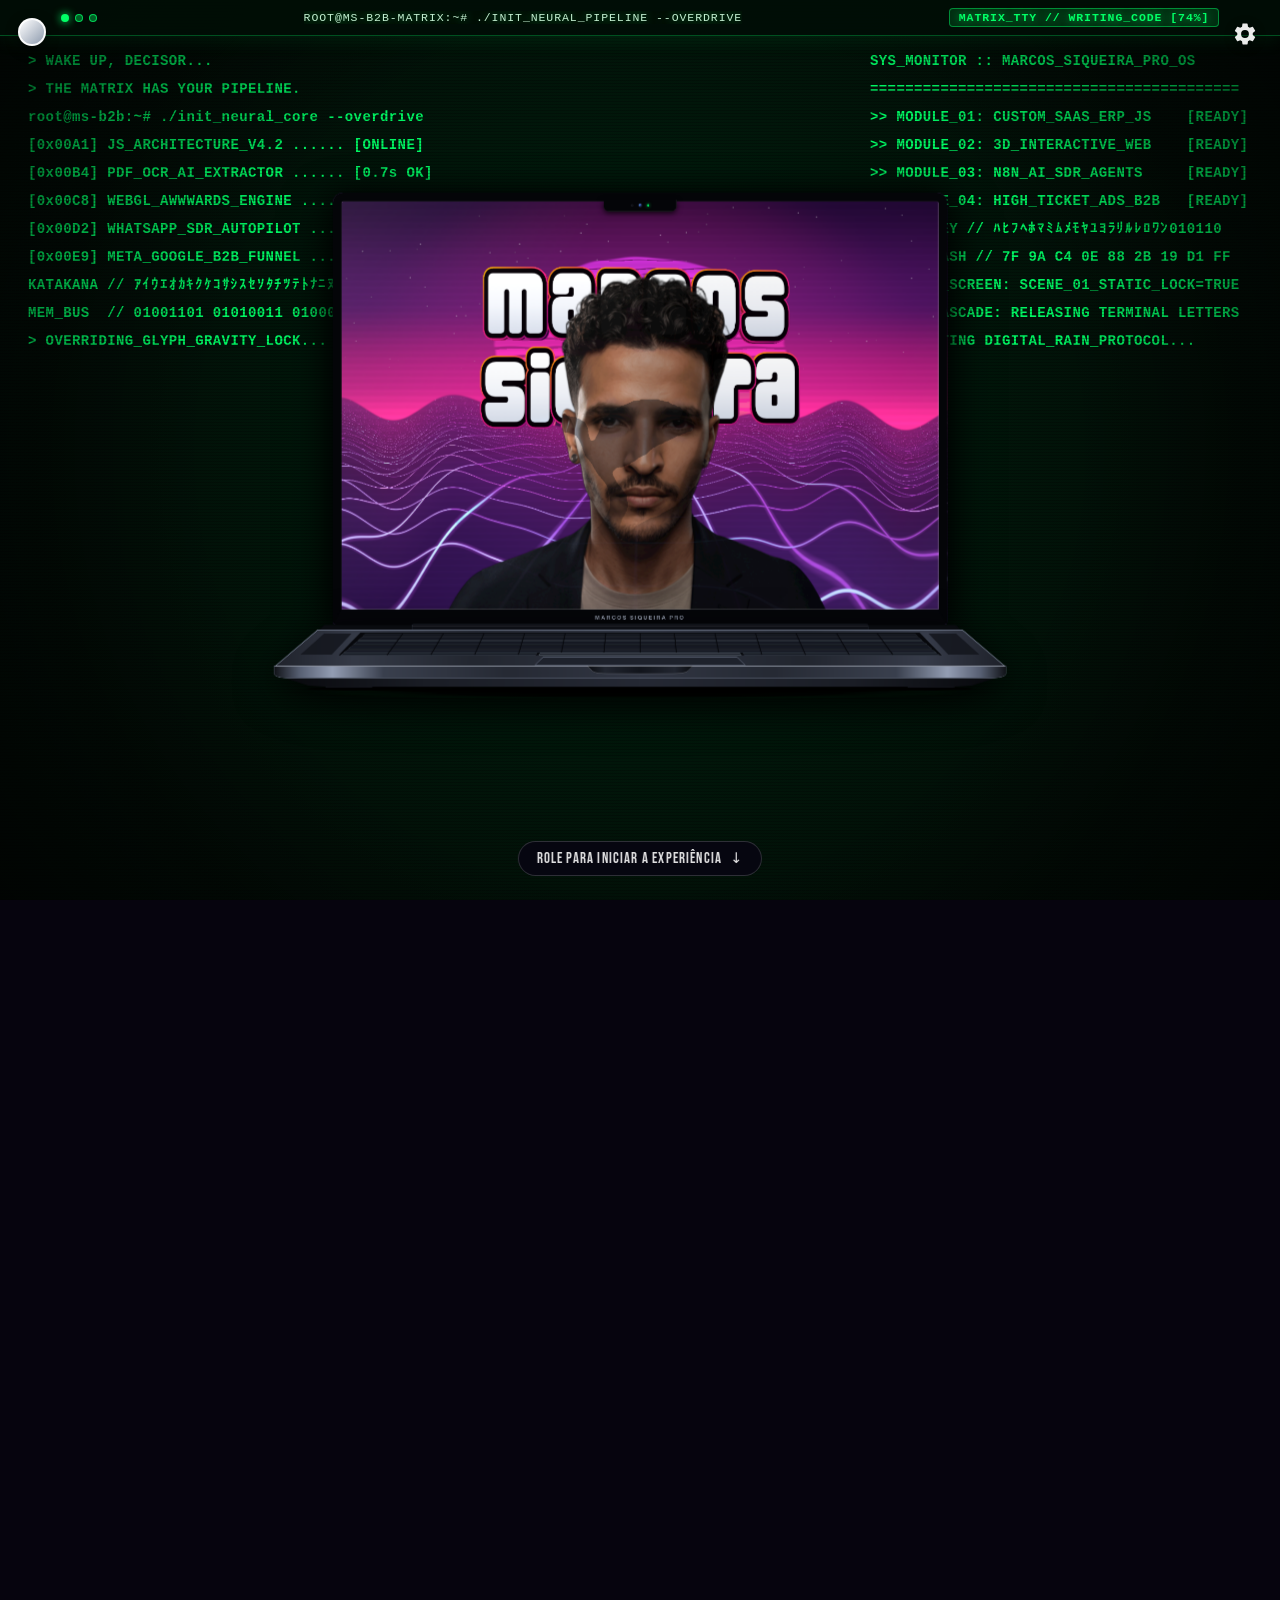
==== commit a37ea59c: "Notebook MacBook Pro 16 realista em SVG + transicao de TV desligando (CRT power-off)" ====
--- a/versao-completa/index.html
+++ b/versao-completa/index.html
@@ -10,9 +10,9 @@
   <link rel="icon" type="image/png" href="../assets/icons/ms-favicon.png?v=14" />
   <link rel="shortcut icon" type="image/png" href="../assets/icons/ms-favicon.png?v=14" />
   <link rel="apple-touch-icon" href="../assets/icons/ms-favicon.png?v=14" />
-  <link rel="stylesheet" href="../css/b2b-studio.css?v=73" />
-  <script defer src="../js/three-vendor.min.js?v=73"></script>
-  <script defer src="../js/liquid-motion.js?v=73"></script>
+  <link rel="stylesheet" href="../css/b2b-studio.css?v=74" />
+  <script defer src="../js/three-vendor.min.js?v=74"></script>
+  <script defer src="../js/liquid-motion.js?v=74"></script>
 </head>
 
 <body>
@@ -89,10 +89,13 @@
         <div class="matrix-terminal-scanlines"></div>
       </div>
 
-      <!-- CENA 1 (Frente): Notebook com Imagem Estática da Primeira Cena até o Corte -->
+      <!-- CENA 1 (Frente): MacBook Pro 16" Realista com Imagem Estática da Primeira Cena + Efeito TV Desligando -->
       <div class="notebook-rig" id="notebook-rig">
         <div class="notebook-lid" id="notebook-lid">
+          <div class="notebook-glass-bezel" id="notebook-glass-bezel" aria-hidden="true"></div>
+
           <div class="notebook-camera-notch" id="notebook-camera-notch" aria-hidden="true">
+            <span class="notebook-camera-sensor"></span>
             <span class="notebook-camera-lens"></span>
             <span class="notebook-camera-led"></span>
           </div>
@@ -107,28 +110,102 @@
           </div>
 
           <div class="notebook-lid-chin" id="notebook-lid-chin" aria-hidden="true">
-            <span>MARCOS SIQUEIRA // PRO WORKSTATION</span>
+            <span>MARCOS SIQUEIRA PRO</span>
           </div>
         </div>
 
         <div class="notebook-base" id="notebook-base" aria-hidden="true">
-          <div class="notebook-hinge"></div>
-          <div class="notebook-deck-surface">
-            <div class="notebook-speaker notebook-speaker--left"></div>
-            <div class="notebook-keyboard-well">
-              <div class="notebook-key-row"></div>
-              <div class="notebook-key-row"></div>
-              <div class="notebook-key-row"></div>
-              <div class="notebook-key-row"></div>
-            </div>
-            <div class="notebook-speaker notebook-speaker--right"></div>
-            <div class="notebook-trackpad"></div>
-          </div>
-          <div class="notebook-front-lip">
-            <div class="notebook-thumb-notch"></div>
-          </div>
-          <div class="notebook-drop-shadow"></div>
-        </div>
+          <svg class="notebook-base-svg" viewBox="0 0 1200 124" fill="none" xmlns="http://www.w3.org/2000/svg">
+            <defs>
+              <linearGradient id="mbpDeckGrad" x1="0" y1="10" x2="1200" y2="66" gradientUnits="userSpaceOnUse">
+                <stop offset="0%" stop-color="#1D2028" />
+                <stop offset="12%" stop-color="#353A47" />
+                <stop offset="28%" stop-color="#232730" />
+                <stop offset="50%" stop-color="#2E3340" />
+                <stop offset="72%" stop-color="#22262F" />
+                <stop offset="88%" stop-color="#373C4A" />
+                <stop offset="100%" stop-color="#1B1E26" />
+              </linearGradient>
+              <linearGradient id="mbpFrontLipGrad" x1="14" y1="74" x2="1186" y2="74" gradientUnits="userSpaceOnUse">
+                <stop offset="0%" stop-color="#111318" />
+                <stop offset="3.5%" stop-color="#586073" />
+                <stop offset="8%" stop-color="#949EB4" />
+                <stop offset="15%" stop-color="#3A404E" />
+                <stop offset="32%" stop-color="#262A34" />
+                <stop offset="50%" stop-color="#323744" />
+                <stop offset="68%" stop-color="#262A34" />
+                <stop offset="85%" stop-color="#3A404E" />
+                <stop offset="92%" stop-color="#949EB4" />
+                <stop offset="96.5%" stop-color="#586073" />
+                <stop offset="100%" stop-color="#111318" />
+              </linearGradient>
+              <linearGradient id="mbpBottomCaseGrad" x1="40" y1="88" x2="1160" y2="104" gradientUnits="userSpaceOnUse">
+                <stop offset="0%" stop-color="#090A0E" />
+                <stop offset="20%" stop-color="#1B1E26" />
+                <stop offset="50%" stop-color="#252934" />
+                <stop offset="80%" stop-color="#1B1E26" />
+                <stop offset="100%" stop-color="#090A0E" />
+              </linearGradient>
+              <linearGradient id="mbpNotchGrad" x1="520" y1="68" x2="680" y2="68" gradientUnits="userSpaceOnUse">
+                <stop offset="0%" stop-color="#0D0F14" />
+                <stop offset="15%" stop-color="#222630" />
+                <stop offset="50%" stop-color="#12151C" />
+                <stop offset="85%" stop-color="#222630" />
+                <stop offset="100%" stop-color="#0D0F14" />
+              </linearGradient>
+              <radialGradient id="mbpShadowGrad" cx="50%" cy="50%" r="50%">
+                <stop offset="0%" stop-color="#000000" stop-opacity="0.95" />
+                <stop offset="55%" stop-color="#000000" stop-opacity="0.65" />
+                <stop offset="82%" stop-color="#001A0B" stop-opacity="0.25" />
+                <stop offset="100%" stop-color="#000000" stop-opacity="0" />
+              </radialGradient>
+            </defs>
+            <ellipse cx="600" cy="110" rx="585" ry="13" fill="url(#mbpShadowGrad)" />
+            <ellipse cx="600" cy="104" rx="535" ry="6" fill="rgba(0,0,0,0.88)" />
+            <rect x="96" y="97" width="76" height="5" rx="2.5" fill="#07080B" stroke="#222630" stroke-width="0.6" />
+            <rect x="1028" y="97" width="76" height="5" rx="2.5" fill="#07080B" stroke="#222630" stroke-width="0.6" />
+            <path d="M 28 86 L 1172 86 L 1132 99 C 1118 101, 1090 101, 1060 101 L 140 101 C 110 101, 82 101, 68 99 Z" fill="url(#mbpBottomCaseGrad)" />
+            <path d="M 94 2 L 1106 2 L 1114 11 L 86 11 Z" fill="#090B0F" />
+            <rect x="235" y="1" width="730" height="10" rx="2" fill="#0D0F15" stroke="#262B36" stroke-width="0.7" />
+            <line x1="235" y1="4" x2="965" y2="4" stroke="rgba(255,255,255,0.14)" stroke-width="0.8" />
+            <path d="M 84 10 L 1116 10 L 1184 68 L 16 68 Z" fill="url(#mbpDeckGrad)" stroke="#7C8599" stroke-width="1.1" />
+            <polygon points="94,16 138,16 106,50 56,50" fill="#13161D" opacity="0.85" />
+            <polygon points="1062,16 1106,16 1144,50 1094,50" fill="#13161D" opacity="0.85" />
+            <polygon points="152,14 1048,14 1084,51 116,51" fill="#07080C" stroke="#393F4D" stroke-width="0.9" />
+            <polygon points="160,16 1040,16 1044,20 156,20" fill="#13161E" stroke="rgba(210,235,255,0.22)" stroke-width="0.45" />
+            <polygon points="155,21.5 1045,21.5 1051,26.5 149,26.5" fill="#141720" stroke="rgba(210,235,255,0.25)" stroke-width="0.5" />
+            <polygon points="148,28 1052,28 1059,33.2 141,33.2" fill="#151822" stroke="rgba(210,235,255,0.26)" stroke-width="0.5" />
+            <polygon points="140,34.7 1060,34.7 1067,40.2 133,40.2" fill="#151822" stroke="rgba(210,235,255,0.28)" stroke-width="0.5" />
+            <polygon points="132,41.7 1068,41.7 1074,46.2 126,46.2" fill="#161923" stroke="rgba(210,235,255,0.28)" stroke-width="0.5" />
+            <polygon points="125,47.2 435,47.2 433,50.2 121,50.2" fill="#161A24" stroke="rgba(210,235,255,0.26)" stroke-width="0.5" />
+            <polygon points="440,47.2 760,47.2 762,50.2 438,50.2" fill="#191D28" stroke="rgba(220,245,255,0.38)" stroke-width="0.6" />
+            <polygon points="765,47.2 1075,47.2 1079,50.2 767,50.2" fill="#161A24" stroke="rgba(210,235,255,0.26)" stroke-width="0.5" />
+            <g stroke="#07080C" stroke-width="1.6" opacity="0.92">
+              <line x1="220" y1="16" x2="195" y2="50" />
+              <line x1="285" y1="16" x2="265" y2="50" />
+              <line x1="350" y1="16" x2="335" y2="50" />
+              <line x1="415" y1="16" x2="405" y2="50" />
+              <line x1="480" y1="16" x2="474" y2="46.5" />
+              <line x1="545" y1="16" x2="542" y2="46.5" />
+              <line x1="600" y1="16" x2="600" y2="46.5" />
+              <line x1="655" y1="16" x2="658" y2="46.5" />
+              <line x1="720" y1="16" x2="726" y2="46.5" />
+              <line x1="785" y1="16" x2="795" y2="50" />
+              <line x1="850" y1="16" x2="865" y2="50" />
+              <line x1="915" y1="16" x2="935" y2="50" />
+              <line x1="980" y1="16" x2="1005" y2="50" />
+            </g>
+            <polygon points="445,53.5 755,53.5 768,66 432,66" fill="#1E222C" stroke="#5E6678" stroke-width="0.85" />
+            <path d="M 14 68 L 1186 68 L 1186 79 C 1186 84.5, 1177 87, 1164 87 L 36 87 C 23 87, 14 84.5, 14 79 Z" fill="url(#mbpFrontLipGrad)" stroke="#636C7E" stroke-width="0.7" />
+            <line x1="16" y1="68.6" x2="1184" y2="68.6" stroke="rgba(255,255,255,0.58)" stroke-width="1.1" />
+            <path d="M 516 68 L 684 68 L 676 76 C 672 79, 662 80, 650 80 L 550 80 C 538 80, 528 79, 524 76 Z" fill="url(#mbpNotchGrad)" stroke="rgba(255,255,255,0.28)" stroke-width="0.7" />
+          </svg>
+        </div>
+      </div>
+
+      <div class="notebook-tv-fx" id="notebook-tv-fx" aria-hidden="true">
+        <div class="tv-off-scanbeam" id="tv-off-scanbeam"></div>
+        <div class="tv-off-phosphor-dot" id="tv-off-phosphor-dot"></div>
       </div>
 
       <div class="hero-scroll-cue" id="hero-scroll-cue" aria-hidden="true">
--- a/css/b2b-studio.css
+++ b/css/b2b-studio.css
@@ -414,7 +414,8 @@
 }
 
 /* =========================================================================
-   5. CENA 1 (Frente, z-index: 20): 3D Pro Notebook com a Primeira Cena Estática
+   5. CENA 1 (Frente, z-index: 20): Photorealistic MacBook Pro 16" Unibody
+      + CRT TV Power-Off Transition
    ========================================================================= */
 .notebook-rig {
   position: relative;
@@ -426,58 +427,89 @@
   align-items: center;
   justify-content: center;
   transform-origin: center center;
-  will-change: transform, opacity;
+  will-change: transform, opacity, filter;
 }
 
 .notebook-lid {
   position: relative;
   width: 100%;
   height: 100%;
-  background: #070510;
-  border: 0px solid rgba(255, 255, 255, 0.34);
+  background: #040407;
   border-radius: 0px;
   box-shadow:
-    0 35px 95px rgba(0, 0, 0, 0.92),
-    0 0 55px rgba(0, 255, 102, 0.16);
+    0 45px 110px rgba(0, 0, 0, 0.94),
+    0 0 60px rgba(0, 0, 0, 0.85);
   overflow: hidden;
-  transition: box-shadow 0.25s ease;
-}
-
-/* Webcam Notch on Top Edge of Notebook Screen */
+}
+
+/* CNC Anodized Aluminum Outer Rim + Piano Black Glass Display Bezel */
+.notebook-glass-bezel {
+  position: absolute;
+  inset: 0;
+  z-index: 15;
+  pointer-events: none;
+  opacity: 0;
+  border-radius: inherit;
+  border-top: 18px solid #040508;
+  border-left: 18px solid #040508;
+  border-right: 18px solid #040508;
+  border-bottom: 32px solid #05060A;
+  box-shadow:
+    /* Outer CNC Aluminum Chamfer Rim */
+    inset 0 0 0 1px rgba(255, 255, 255, 0.14),
+    0 0 0 2px #262A34,
+    0 -1.5px 0 2px #8B94A8,
+    0 0 0 3.5px #101218,
+    /* Inner Screen Panel Hairline Edge */
+    inset 0 0 0 1px rgba(255, 255, 255, 0.08);
+}
+
+/* Realistic MacBook Pro 16" Camera Housing Notch */
 .notebook-camera-notch {
   position: absolute;
-  top: 0;
+  top: 15px;
   left: 50%;
   transform: translateX(-50%);
-  z-index: 16;
-  width: 120px;
-  height: 22px;
-  border-radius: 0 0 11px 11px;
-  background: #05060B;
-  border: 1px solid rgba(255, 255, 255, 0.16);
+  z-index: 17;
+  width: 152px;
+  height: 24px;
+  border-radius: 0 0 10px 10px;
+  background: #040508;
+  border: 1px solid rgba(255, 255, 255, 0.07);
   border-top: none;
   display: flex;
   align-items: center;
   justify-content: center;
-  gap: 8px;
-  opacity: 0;
-  pointer-events: none;
-}
-
-.notebook-camera-lens {
-  width: 8px;
-  height: 8px;
-  border-radius: 50%;
-  background: radial-gradient(circle at 35% 35%, #38bdf8, #070b19 70%);
-  border: 1px solid rgba(255, 255, 255, 0.25);
-}
-
-.notebook-camera-led {
+  gap: 10px;
+  opacity: 0;
+  pointer-events: none;
+  box-shadow: 0 4px 12px rgba(0, 0, 0, 0.75);
+}
+
+.notebook-camera-sensor {
   width: 5px;
   height: 5px;
   border-radius: 50%;
+  background: #0B0D14;
+  border: 1px solid rgba(255, 255, 255, 0.08);
+}
+
+.notebook-camera-lens {
+  width: 9px;
+  height: 9px;
+  border-radius: 50%;
+  background:
+    radial-gradient(circle at 32% 32%, #60A5FA 0%, #1E3A8A 38%, #040711 72%);
+  border: 1.5px solid #161922;
+  box-shadow: inset 0 0 2px rgba(255, 255, 255, 0.35);
+}
+
+.notebook-camera-led {
+  width: 4.5px;
+  height: 4.5px;
+  border-radius: 50%;
   background: #00FF66;
-  box-shadow: 0 0 8px #00FF66;
+  box-shadow: 0 0 7px #00FF66;
 }
 
 .hero-frame-card {
@@ -515,51 +547,54 @@
   pointer-events: none;
 }
 
-/* Glossy Laptop Display Reflection */
+/* Anti-Reflective Glass Display Sheen */
 .notebook-screen-glare {
   position: absolute;
   inset: 0;
   z-index: 9;
   pointer-events: none;
   opacity: 0;
-  background: linear-gradient(
-    116deg,
-    rgba(255, 255, 255, 0.12) 0%,
-    rgba(255, 255, 255, 0.03) 28%,
-    transparent 36%,
-    transparent 74%,
-    rgba(0, 255, 102, 0.06) 100%
-  );
-}
-
-/* Bottom Bezel Chin of Notebook Screen */
+  background:
+    linear-gradient(
+      118deg,
+      rgba(255, 255, 255, 0.085) 0%,
+      rgba(255, 255, 255, 0.025) 26%,
+      transparent 34%,
+      transparent 76%,
+      rgba(255, 255, 255, 0.03) 100%
+    );
+}
+
+/* Bottom Glass Bezel Chin with Metallic Engraved Wordmark */
 .notebook-lid-chin {
   position: absolute;
   bottom: 0;
   left: 0;
   right: 0;
-  height: 26px;
-  z-index: 16;
-  background: linear-gradient(180deg, #0b0d14 0%, #05060b 100%);
-  border-top: 1px solid rgba(255, 255, 255, 0.14);
+  height: 32px;
+  z-index: 17;
   display: flex;
   align-items: center;
   justify-content: center;
-  font-family: var(--font-display);
-  font-size: 0.8rem;
-  letter-spacing: 0.24em;
-  color: rgba(255, 255, 255, 0.65);
-  opacity: 0;
-  pointer-events: none;
-}
-
-/* Lower Aluminum Base / Keyboard Deck of the Notebook */
+  font-family: var(--font-sans);
+  font-size: 0.68rem;
+  font-weight: 600;
+  letter-spacing: 0.28em;
+  background: linear-gradient(90deg, #646D80 0%, #B4BDD0 50%, #646D80 100%);
+  -webkit-background-clip: text;
+  background-clip: text;
+  color: transparent;
+  opacity: 0;
+  pointer-events: none;
+}
+
+/* Photorealistic Vector SVG MacBook Pro 16" Unibody Base */
 .notebook-base {
   position: absolute;
-  top: 100%;
+  top: calc(100% - 2px);
   left: 50%;
   transform: translateX(-50%);
-  width: 118%;
+  width: 122%;
   z-index: 18;
   display: flex;
   flex-direction: column;
@@ -568,125 +603,64 @@
   opacity: 0;
 }
 
-.notebook-hinge {
-  width: 36%;
-  height: 10px;
-  background: linear-gradient(180deg, #040507 0%, #2a2f3d 52%, #0a0c12 100%);
-  border-radius: 0 0 4px 4px;
-  box-shadow: 0 3px 8px rgba(0, 0, 0, 0.85);
-}
-
-.notebook-deck-surface {
-  position: relative;
-  width: 100%;
-  height: 82px;
-  background: linear-gradient(180deg, #2d3242 0%, #191c26 58%, #0e1017 100%);
-  border-top: 1px solid rgba(255, 255, 255, 0.34);
-  border-left: 2px solid rgba(255, 255, 255, 0.22);
-  border-right: 2px solid rgba(255, 255, 255, 0.22);
-  border-radius: 8px 8px 16px 16px;
-  transform: perspective(750px) rotateX(60deg);
-  transform-origin: top center;
-  display: flex;
-  flex-direction: column;
-  align-items: center;
-  justify-content: space-between;
-  padding: 8px 8% 6px;
-  box-shadow: inset 0 2px 10px rgba(255, 255, 255, 0.1);
-}
-
-.notebook-speaker {
-  position: absolute;
-  top: 10px;
-  bottom: 24px;
-  width: 5%;
-  background-image: radial-gradient(rgba(0, 0, 0, 0.75) 1px, transparent 1px);
-  background-size: 4px 4px;
-  opacity: 0.65;
-}
-
-.notebook-speaker--left {
-  left: 2.2%;
-}
-
-.notebook-speaker--right {
-  right: 2.2%;
-}
-
-.notebook-keyboard-well {
-  width: 84%;
-  height: 44px;
-  background: #06070c;
-  border-radius: 5px;
-  border: 1px solid rgba(255, 255, 255, 0.14);
-  padding: 4px 6px;
-  display: flex;
-  flex-direction: column;
-  justify-content: space-between;
+.notebook-base-svg {
+  width: 100%;
+  height: auto;
+  display: block;
+  overflow: visible;
+  filter: drop-shadow(0 24px 42px rgba(0, 0, 0, 0.92));
+}
+
+/* =========================================================================
+   5B. CRT TV Power-Off Effect Overlay (Horizontal Scanbeam + Phosphor Dot)
+   ========================================================================= */
+.notebook-tv-fx {
+  position: absolute;
+  inset: 0;
+  z-index: 24;
+  display: flex;
+  align-items: center;
+  justify-content: center;
+  pointer-events: none;
+  opacity: 0;
+  visibility: hidden;
+  will-change: transform, opacity;
+}
+
+.tv-off-scanbeam {
+  position: absolute;
+  width: min(56vw, 820px);
+  height: 5px;
+  border-radius: 999px;
+  background: #FFFFFF;
   box-shadow:
-    inset 0 0 14px rgba(0, 255, 102, 0.18),
-    0 1px 0 rgba(255, 255, 255, 0.12);
-}
-
-.notebook-key-row {
-  width: 100%;
-  height: 6px;
-  border-radius: 2px;
-  background: repeating-linear-gradient(
-    90deg,
-    #151823 0px,
-    #151823 18px,
-    rgba(0, 255, 102, 0.42) 18px,
-    rgba(0, 255, 102, 0.42) 20px
-  );
-}
-
-.notebook-trackpad {
-  width: 25%;
-  height: 16px;
-  border-radius: 4px;
-  background: rgba(255, 255, 255, 0.04);
-  border: 1px solid rgba(255, 255, 255, 0.2);
-}
-
-.notebook-front-lip {
-  position: relative;
-  z-index: 2;
-  width: 102%;
-  height: 16px;
-  margin-top: -27px;
-  background: linear-gradient(180deg, #434960 0%, #202432 52%, #0a0c12 100%);
-  border-radius: 3px 3px 20px 20px;
-  border: 1px solid rgba(255, 255, 255, 0.28);
-  display: flex;
-  justify-content: center;
-  align-items: flex-start;
-  box-shadow:
-    0 18px 36px rgba(0, 0, 0, 0.92),
-    0 0 30px rgba(0, 255, 102, 0.16);
-}
-
-.notebook-thumb-notch {
-  width: 13%;
-  height: 7px;
-  background: #0b0d14;
-  border-radius: 0 0 9px 9px;
-  border: 1px solid rgba(255, 255, 255, 0.22);
-  border-top: none;
-}
-
-.notebook-drop-shadow {
-  width: 96%;
-  height: 34px;
-  margin-top: 6px;
+    0 0 12px 3px #FFFFFF,
+    0 0 28px 8px rgba(0, 240, 255, 0.92),
+    0 0 65px 16px rgba(0, 255, 102, 0.78);
+  transform: scaleX(0) scaleY(1);
+  opacity: 0;
+  will-change: transform, opacity;
+}
+
+.tv-off-phosphor-dot {
+  position: absolute;
+  width: 22px;
+  height: 22px;
   border-radius: 50%;
   background: radial-gradient(
-    ellipse at center,
-    rgba(0, 0, 0, 0.95) 0%,
-    rgba(0, 255, 102, 0.18) 45%,
-    transparent 78%
+    circle,
+    #FFFFFF 0%,
+    #E6FFF2 38%,
+    #00F0FF 68%,
+    rgba(0, 255, 102, 0) 100%
   );
-  filter: blur(10px);
+  box-shadow:
+    0 0 18px 6px #FFFFFF,
+    0 0 42px 14px rgba(0, 240, 255, 0.95),
+    0 0 85px 26px rgba(0, 255, 102, 0.85);
+  transform: scale(0);
+  opacity: 0;
+  will-change: transform, opacity;
 }
 
 /* Minimal Scroll Prompt at scrollY = 0 */
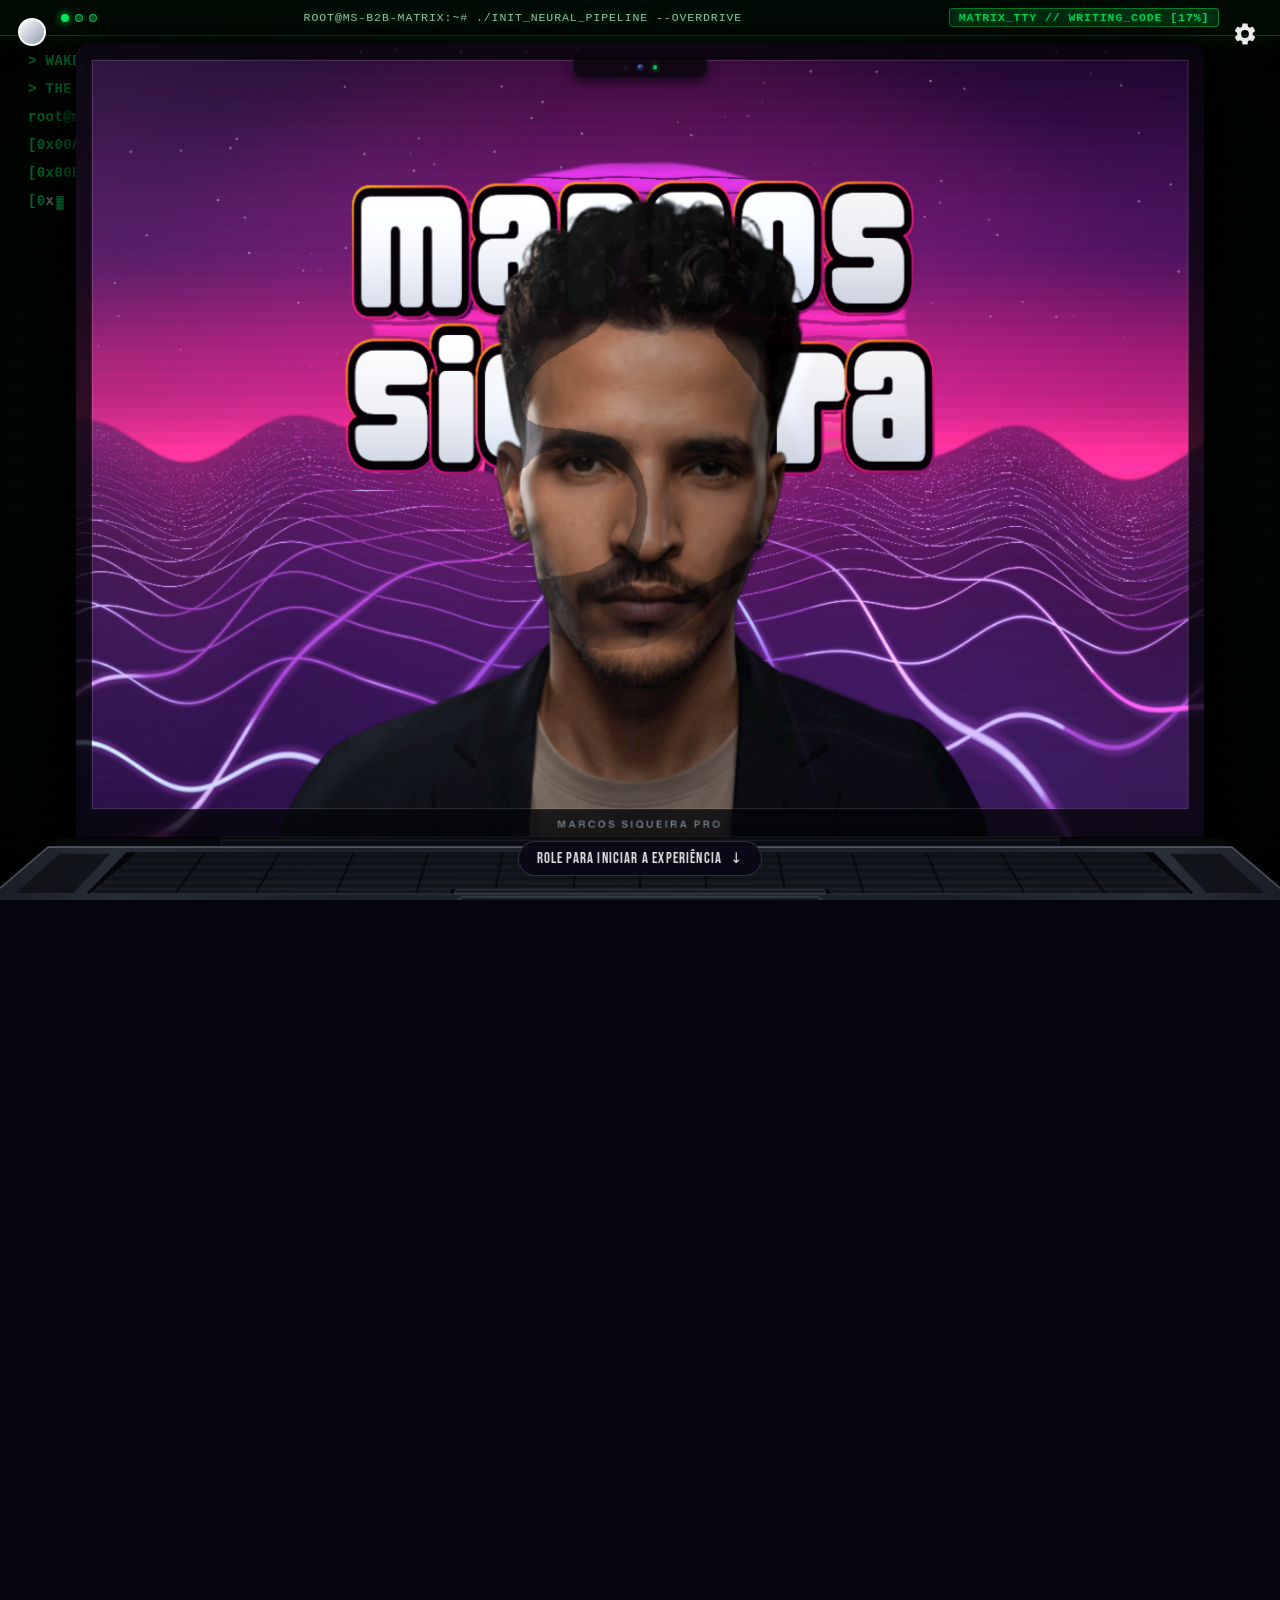
==== commit 01f54a8b: "Fundo Matrix desligando junto com o Notebook (CRT TV-off) + boot de BIOS com _ piscando antes da Cen" ====
--- a/versao-completa/index.html
+++ b/versao-completa/index.html
@@ -10,9 +10,9 @@
   <link rel="icon" type="image/png" href="../assets/icons/ms-favicon.png?v=14" />
   <link rel="shortcut icon" type="image/png" href="../assets/icons/ms-favicon.png?v=14" />
   <link rel="apple-touch-icon" href="../assets/icons/ms-favicon.png?v=14" />
-  <link rel="stylesheet" href="../css/b2b-studio.css?v=74" />
-  <script defer src="../js/three-vendor.min.js?v=74"></script>
-  <script defer src="../js/liquid-motion.js?v=74"></script>
+  <link rel="stylesheet" href="../css/b2b-studio.css?v=75" />
+  <script defer src="../js/three-vendor.min.js?v=75"></script>
+  <script defer src="../js/liquid-motion.js?v=75"></script>
 </head>
 
 <body>
@@ -74,7 +74,7 @@
   <main class="scrollytelling-master-track" id="scrollytelling-track">
     <div class="scrollytelling-sticky-stage" id="scrollytelling-stage">
 
-      <div class="stage-ambient-bg" aria-hidden="true">
+      <div class="stage-ambient-bg" id="stage-ambient-bg" aria-hidden="true">
         <div class="stage-ambient-grid"></div>
       </div>
 
@@ -216,11 +216,11 @@
       <!-- CENA 2: Letreiro Superior + Setas Animadas + 4 Janelas de Trabalho -->
       <section class="scene2-stage-layer" id="scene2-stage-layer" aria-label="Vitrine de Trabalhos e Contato">
         <header class="scene2-top-header">
-          <span class="scene2-eyebrow">ENGENHARIA DIGITAL &amp; PROSPECÇÃO B2B</span>
+          <span class="scene2-eyebrow" id="scene2-eyebrow">ENGENHARIA DIGITAL &amp; PROSPECÇÃO B2B</span>
           <h1 class="scene2-typewriter-heading">
             <span id="scene2-typewriter-text"
               data-full-text="SOLUÇÕES QUE AUTOMATIZAM E ESCALAM SUA EMPRESA"></span><span class="scene2-caret"
-              aria-hidden="true"></span>
+              id="scene2-bios-caret" aria-hidden="true">_</span>
           </h1>
         </header>
 
--- a/css/b2b-studio.css
+++ b/css/b2b-studio.css
@@ -290,9 +290,10 @@
   display: flex;
   align-items: center;
   justify-content: center;
-}
-
-/* Deep Ambient Stage Background (Remains visible when the framed photo fades out!) */
+  background: #010103;
+}
+
+/* Deep Ambient Stage Background (Powers off during CRT TV-off & BIOS boot, powers back on in Cena 2) */
 .stage-ambient-bg {
   position: absolute;
   inset: 0;
@@ -300,6 +301,7 @@
   background:
     radial-gradient(circle at 50% 42%, rgba(255, 0, 122, 0.16) 0%, rgba(18, 8, 44, 0.92) 48%, #06030F 85%);
   overflow: hidden;
+  will-change: opacity;
 }
 
 .stage-ambient-grid {
@@ -326,7 +328,8 @@
   background:
     radial-gradient(circle at 50% 48%, rgba(0, 42, 18, 0.78) 0%, rgba(2, 12, 6, 0.96) 76%),
     #020804;
-  will-change: opacity;
+  transform-origin: center center;
+  will-change: transform, opacity, filter;
 }
 
 .matrix-terminal-topbar {
@@ -629,14 +632,14 @@
 
 .tv-off-scanbeam {
   position: absolute;
-  width: min(56vw, 820px);
-  height: 5px;
+  width: 100vw;
+  height: 6px;
   border-radius: 999px;
   background: #FFFFFF;
   box-shadow:
-    0 0 12px 3px #FFFFFF,
-    0 0 28px 8px rgba(0, 240, 255, 0.92),
-    0 0 65px 16px rgba(0, 255, 102, 0.78);
+    0 0 14px 4px #FFFFFF,
+    0 0 36px 10px rgba(0, 240, 255, 0.94),
+    0 0 80px 22px rgba(0, 255, 102, 0.85);
   transform: scaleX(0) scaleY(1);
   opacity: 0;
   will-change: transform, opacity;
@@ -733,6 +736,8 @@
   background: rgba(0, 240, 255, 0.1);
   border: 1px solid rgba(0, 240, 255, 0.32);
   margin-bottom: 0.45rem;
+  opacity: 0;
+  will-change: opacity;
 }
 
 .scene2-typewriter-heading {
@@ -747,13 +752,14 @@
 
 .scene2-caret {
   display: inline-block;
-  width: 3px;
-  height: 0.85em;
-  background: var(--accent);
-  margin-left: 4px;
-  vertical-align: -0.08em;
-  box-shadow: 0 0 10px var(--accent);
-  animation: caretBlink 0.9s infinite;
+  font-family: "Consolas", "Monaco", "Courier New", monospace;
+  font-weight: 700;
+  color: #00FF66;
+  margin-left: 3px;
+  text-shadow:
+    0 0 10px #00FF66,
+    0 0 22px rgba(0, 255, 102, 0.85);
+  animation: caretBlink 0.75s steps(1, end) infinite;
 }
 
 @keyframes caretBlink {
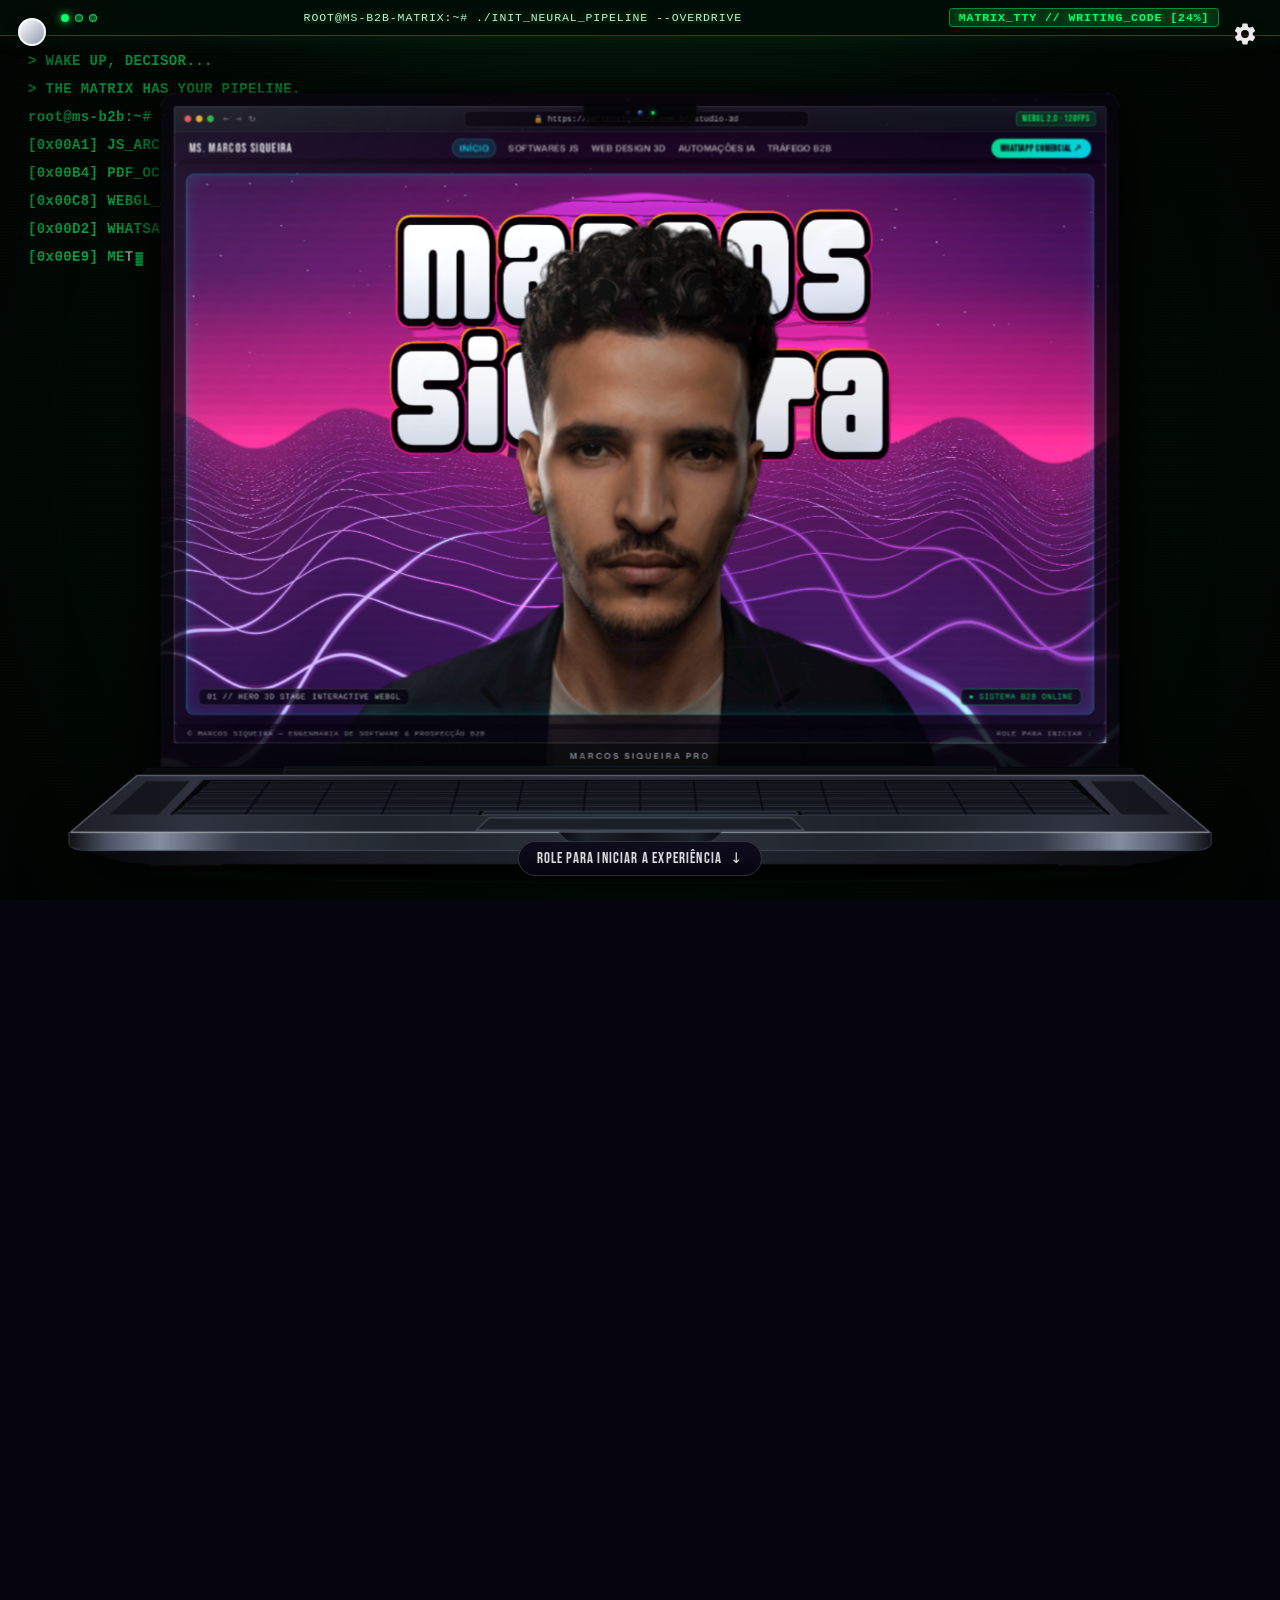
==== commit faa49ea2: "Moldura de site desktop dentro da tela do Notebook + Terminal tela preta maximizando com barra no to" ====
--- a/versao-completa/index.html
+++ b/versao-completa/index.html
@@ -1,4 +1,4 @@
-<!DOCTYPE html>
+﻿<!DOCTYPE html>
 <html lang="pt-BR" data-ranger-theme="silver" data-asset-root="../">
 
 <head>
@@ -10,12 +10,13 @@
   <link rel="icon" type="image/png" href="../assets/icons/ms-favicon.png?v=14" />
   <link rel="shortcut icon" type="image/png" href="../assets/icons/ms-favicon.png?v=14" />
   <link rel="apple-touch-icon" href="../assets/icons/ms-favicon.png?v=14" />
-  <link rel="stylesheet" href="../css/b2b-studio.css?v=75" />
-  <script defer src="../js/three-vendor.min.js?v=75"></script>
-  <script defer src="../js/liquid-motion.js?v=75"></script>
+  <link rel="stylesheet" href="../css/b2b-studio.css?v=76" />
+  <script defer src="../js/three-vendor.min.js?v=76"></script>
+  <script defer src="../js/liquid-motion.js?v=76"></script>
 </head>
 
 <body>
+  <!-- 1. Loading Overlay -->
   <div class="liquid-loader" aria-live="polite">
     <div class="liquid-loader-inner">
       <div class="liquid-loader-title">MARCOS SIQUEIRA<span class="dot-accent">.</span></div>
@@ -30,55 +31,60 @@
     </div>
   </div>
 
+  <!-- 2. Top-Left: Single Selected Color Circle + Popover Menu of Other Colors -->
   <aside class="color-circle-widget" id="color-circle-widget" aria-label="Trocar Cor do Tema">
     <button type="button" class="color-circle-trigger" id="color-circle-trigger" aria-expanded="false"
       aria-controls="color-circles-menu" title="Trocar cor"></button>
     <div class="color-circles-menu" id="color-circles-menu" hidden>
       <button type="button" class="color-circle-option is-current-color" data-ranger-select="silver"
         style="--ball-color:linear-gradient(135deg,#FFFFFF,#8E9BAE)" aria-label="Prata"></button>
-      <button type="button" class="color-circle-option" data-ranger-select="red" style="--ball-color:#FF1E27"
-        aria-label="Vermelho"></button>
-      <button type="button" class="color-circle-option" data-ranger-select="blue" style="--ball-color:#0088FF"
-        aria-label="Azul"></button>
-      <button type="button" class="color-circle-option" data-ranger-select="green" style="--ball-color:#00E676"
-        aria-label="Verde"></button>
-      <button type="button" class="color-circle-option" data-ranger-select="yellow" style="--ball-color:#FFD000"
-        aria-label="Amarelo"></button>
-      <button type="button" class="color-circle-option" data-ranger-select="pink" style="--ball-color:#FF2A85"
-        aria-label="Rosa"></button>
-      <button type="button" class="color-circle-option" data-ranger-select="black" style="--ball-color:#11130E"
-        aria-label="Preto"></button>
+      <button type="button" class="color-circle-option" data-ranger-select="red"
+        style="--ball-color:#FF1E27" aria-label="Vermelho"></button>
+      <button type="button" class="color-circle-option" data-ranger-select="blue"
+        style="--ball-color:#0088FF" aria-label="Azul"></button>
+      <button type="button" class="color-circle-option" data-ranger-select="green"
+        style="--ball-color:#00E676" aria-label="Verde"></button>
+      <button type="button" class="color-circle-option" data-ranger-select="yellow"
+        style="--ball-color:#FFD000" aria-label="Amarelo"></button>
+      <button type="button" class="color-circle-option" data-ranger-select="pink"
+        style="--ball-color:#FF2A85" aria-label="Rosa"></button>
+      <button type="button" class="color-circle-option" data-ranger-select="black"
+        style="--ball-color:#11130E" aria-label="Preto"></button>
     </div>
   </aside>
 
+  <!-- 3. Top-Right: Flat White Gear Icon (Fraco / Normal / Forte) -->
   <aside class="quality-gear-widget" id="quality-gear-widget" aria-label="Qualidade Gráfica">
     <button type="button" class="quality-gear-btn" id="quality-gear-btn" aria-expanded="false"
       aria-controls="quality-gear-panel" title="Qualidade">
       <svg class="quality-gear-svg" viewBox="0 0 24 24" width="26" height="26" fill="#FFFFFF" aria-hidden="true">
-        <path
-          d="M19.14 12.94c.04-.31.06-.63.06-.94 0-.31-.02-.63-.06-.94l2.03-1.58a.49.49 0 0 0 .12-.61l-1.92-3.32a.49.49 0 0 0-.59-.22l-2.39.96c-.5-.38-1.03-.7-1.62-.94l-.36-2.54a.484.484 0 0 0-.48-.41h-3.84c-.24 0-.43.17-.47.41l-.36 2.54c-.59.24-1.13.57-1.62.94l-2.39-.96a.49.49 0 0 0-.59.22L2.74 8.87c-.12.21-.08.47.12.61l2.03 1.58c-.04.31-.06.63-.06.94s.02.63.06.94l-2.03 1.58a.49.49 0 0 0-.12.61l1.92 3.32c.12.22.37.29.59.22l2.39-.96c.5.38 1.03.7 1.62.94l.36 2.54c.05.24.24.41.48.41h3.84c.24 0 .44-.17.47-.41l.36-2.54c.59-.24 1.13-.56 1.62-.94l2.39.96c.22.08.47 0 .59-.22l1.92-3.32c.12-.22.07-.47-.12-.61l-2.01-1.58zM12 15.6A3.6 3.6 0 1 1 12 8.4a3.6 3.6 0 0 1 0 7.2z" />
+        <path d="M19.14 12.94c.04-.31.06-.63.06-.94 0-.31-.02-.63-.06-.94l2.03-1.58a.49.49 0 0 0 .12-.61l-1.92-3.32a.49.49 0 0 0-.59-.22l-2.39.96c-.5-.38-1.03-.7-1.62-.94l-.36-2.54a.484.484 0 0 0-.48-.41h-3.84c-.24 0-.43.17-.47.41l-.36 2.54c-.59.24-1.13.57-1.62.94l-2.39-.96a.49.49 0 0 0-.59.22L2.74 8.87c-.12.21-.08.47.12.61l2.03 1.58c-.04.31-.06.63-.06.94s.02.63.06.94l-2.03 1.58a.49.49 0 0 0-.12.61l1.92 3.32c.12.22.37.29.59.22l2.39-.96c.5.38 1.03.7 1.62.94l.36 2.54c.05.24.24.41.48.41h3.84c.24 0 .44-.17.47-.41l.36-2.54c.59-.24 1.13-.56 1.62-.94l2.39.96c.22.08.47 0 .59-.22l1.92-3.32c.12-.22.07-.47-.12-.61l-2.01-1.58zM12 15.6A3.6 3.6 0 1 1 12 8.4a3.6 3.6 0 0 1 0 7.2z"/>
       </svg>
     </button>
     <div class="quality-gear-panel" id="quality-gear-panel" hidden>
       <div class="quality-options-row" role="radiogroup" aria-label="Qualidade do Site">
-        <button type="button" class="quality-option-btn" data-quality-tier="low" role="radio"
-          aria-checked="false">Fraco</button>
-        <button type="button" class="quality-option-btn" data-quality-tier="medium" role="radio"
-          aria-checked="false">Normal</button>
-        <button type="button" class="quality-option-btn" data-quality-tier="high" role="radio"
-          aria-checked="false">Forte</button>
+        <button type="button" class="quality-option-btn" data-quality-tier="low" role="radio" aria-checked="false">Fraco</button>
+        <button type="button" class="quality-option-btn" data-quality-tier="medium" role="radio" aria-checked="false">Normal</button>
+        <button type="button" class="quality-option-btn" data-quality-tier="high" role="radio" aria-checked="false">Forte</button>
       </div>
     </div>
   </aside>
 
+  <!-- =====================================================================
+       MASTER SCROLLYTELLING STAGE (CENA 1 -> CENA 2)
+  ====================================================================== -->
   <main class="scrollytelling-master-track" id="scrollytelling-track">
     <div class="scrollytelling-sticky-stage" id="scrollytelling-stage">
 
+      <!-- Layer 0: Deep Ambient Stage Backdrop (Desliga no TV-Off para o boot de BIOS e religa na Cena 2) -->
       <div class="stage-ambient-bg" id="stage-ambient-bg" aria-hidden="true">
         <div class="stage-ambient-grid"></div>
       </div>
 
-      <!-- CENA 1 (Fundo): Terminal Matrix escrevendo até as letras caírem -->
+      <!-- =================================================================
+           CENA 1 (Camada de Trás, z-index: 10): Terminal Matrix no Fundo
+           Escreve código/comandos numa pegada Matrix até as letras começarem a cair!
+      ================================================================== -->
       <div class="scene1-matrix-terminal" id="scene1-matrix-terminal" aria-hidden="true">
         <div class="matrix-terminal-topbar">
           <div class="matrix-terminal-dots"><span></span><span></span><span></span></div>
@@ -89,34 +95,91 @@
         <div class="matrix-terminal-scanlines"></div>
       </div>
 
-      <!-- CENA 1 (Frente): MacBook Pro 16" Realista com Imagem Estática da Primeira Cena + Efeito TV Desligando -->
+      <!-- =================================================================
+           CENA 1 (Camada da Frente, z-index: 20): MacBook Pro 16" Realista
+           com a Primeira Cena Estática até o Efeito de TV Desligando!
+      ================================================================== -->
       <div class="notebook-rig" id="notebook-rig">
         <div class="notebook-lid" id="notebook-lid">
+          <!-- Moldura de Vidro Black Piano + Aro de Alumínio Usinado CNC -->
           <div class="notebook-glass-bezel" id="notebook-glass-bezel" aria-hidden="true"></div>
 
+          <!-- Webcam Notch Realista estilo MacBook Pro 16" -->
           <div class="notebook-camera-notch" id="notebook-camera-notch" aria-hidden="true">
             <span class="notebook-camera-sensor"></span>
             <span class="notebook-camera-lens"></span>
             <span class="notebook-camera-led"></span>
           </div>
 
+          <!-- Tela do Notebook (Inicia 100vw x 100dvh na Cena 1 e congela em imagem estática no scroll) -->
           <div class="hero-frame-card" id="hero-frame-card">
             <div data-gl="head" class="gl-canvas" aria-hidden="true"></div>
             <div class="gl-wrap" aria-hidden="true">
               <canvas class="gl"></canvas>
             </div>
+
+            <!-- Imagem Estática Capturada da Primeira Cena (Fica fixa na tela do notebook até desligar!) -->
             <canvas class="notebook-static-screen" id="notebook-static-screen" aria-hidden="true"></canvas>
+
+            <!-- Moldura de Site Desktop (Browser + Menus + UI de Site de Computador) dentro da tela do Notebook -->
+            <div class="notebook-site-ui" id="notebook-site-ui" aria-hidden="true">
+              <!-- Barra do Navegador Desktop -->
+              <div class="nb-browser-bar">
+                <div class="nb-browser-dots"><span></span><span></span><span></span></div>
+                <div class="nb-browser-nav"><span>←</span><span>→</span><span>↻</span></div>
+                <div class="nb-url-pill">
+                  <span class="nb-lock">🔒</span>
+                  <span>https://marcossiqueira.com.br/studio-3d</span>
+                </div>
+                <div class="nb-browser-meta">WEBGL 2.0 · 120FPS</div>
+              </div>
+
+              <!-- Menu & Header de Site de Computador dentro do Notebook -->
+              <div class="nb-website-header">
+                <div class="nb-site-brand">MS<span>.</span> MARCOS SIQUEIRA</div>
+                <div class="nb-site-menu">
+                  <span class="is-active">Início</span>
+                  <span>Softwares JS</span>
+                  <span>Web Design 3D</span>
+                  <span>Automações IA</span>
+                  <span>Tráfego B2B</span>
+                </div>
+                <div class="nb-site-cta">WhatsApp Comercial ↗</div>
+              </div>
+
+              <!-- Moldura Interna da Primeira Section dentro do Site -->
+              <div class="nb-website-viewport-frame">
+                <div class="nb-viewport-hud-left">
+                  <span>01 // HERO 3D STAGE</span>
+                  <span>INTERACTIVE WEBGL</span>
+                </div>
+                <div class="nb-viewport-hud-right">
+                  <span>● SISTEMA B2B ONLINE</span>
+                </div>
+              </div>
+
+              <!-- Rodapé da UI do Site dentro do Notebook -->
+              <div class="nb-website-footerbar">
+                <span>© MARCOS SIQUEIRA — ENGENHARIA DE SOFTWARE &amp; PROSPECÇÃO B2B</span>
+                <span>ROLE PARA INICIAR ↓</span>
+              </div>
+            </div>
+
+            <!-- Reflexo antirreflexo de vidro sutil da tela do MacBook Pro -->
             <div class="notebook-screen-glare" id="notebook-screen-glare" aria-hidden="true"></div>
           </div>
 
+          <!-- Chin Inferior de Vidro com Gravação Metálica -->
           <div class="notebook-lid-chin" id="notebook-lid-chin" aria-hidden="true">
             <span>MARCOS SIQUEIRA PRO</span>
           </div>
         </div>
 
+        <!-- Base Unibody em Alumínio Space-Black / Titanium (SVG Vetorial Fotorealista) -->
         <div class="notebook-base" id="notebook-base" aria-hidden="true">
           <svg class="notebook-base-svg" viewBox="0 0 1200 124" fill="none" xmlns="http://www.w3.org/2000/svg">
             <defs>
+              <!-- Gradiente de Alumínio Anodizado do Top Case em Perspectiva -->
               <linearGradient id="mbpDeckGrad" x1="0" y1="10" x2="1200" y2="66" gradientUnits="userSpaceOnUse">
                 <stop offset="0%" stop-color="#1D2028" />
                 <stop offset="12%" stop-color="#353A47" />
@@ -126,6 +189,7 @@
                 <stop offset="88%" stop-color="#373C4A" />
                 <stop offset="100%" stop-color="#1B1E26" />
               </linearGradient>
+              <!-- Gradiente Metálico Cilíndrico da Borda Frontal Usinada CNC -->
               <linearGradient id="mbpFrontLipGrad" x1="14" y1="74" x2="1186" y2="74" gradientUnits="userSpaceOnUse">
                 <stop offset="0%" stop-color="#111318" />
                 <stop offset="3.5%" stop-color="#586073" />
@@ -139,6 +203,7 @@
                 <stop offset="96.5%" stop-color="#586073" />
                 <stop offset="100%" stop-color="#111318" />
               </linearGradient>
+              <!-- Gradiente da Tampa Inferior (Bottom Case) -->
               <linearGradient id="mbpBottomCaseGrad" x1="40" y1="88" x2="1160" y2="104" gradientUnits="userSpaceOnUse">
                 <stop offset="0%" stop-color="#090A0E" />
                 <stop offset="20%" stop-color="#1B1E26" />
@@ -146,6 +211,7 @@
                 <stop offset="80%" stop-color="#1B1E26" />
                 <stop offset="100%" stop-color="#090A0E" />
               </linearGradient>
+              <!-- Gradiente do Entalhe Central de Abertura (Thumb Notch) -->
               <linearGradient id="mbpNotchGrad" x1="520" y1="68" x2="680" y2="68" gradientUnits="userSpaceOnUse">
                 <stop offset="0%" stop-color="#0D0F14" />
                 <stop offset="15%" stop-color="#222630" />
@@ -153,6 +219,7 @@
                 <stop offset="85%" stop-color="#222630" />
                 <stop offset="100%" stop-color="#0D0F14" />
               </linearGradient>
+              <!-- Sombra Realista de Contato na Mesa -->
               <radialGradient id="mbpShadowGrad" cx="50%" cy="50%" r="50%">
                 <stop offset="0%" stop-color="#000000" stop-opacity="0.95" />
                 <stop offset="55%" stop-color="#000000" stop-opacity="0.65" />
@@ -160,26 +227,53 @@
                 <stop offset="100%" stop-color="#000000" stop-opacity="0" />
               </radialGradient>
             </defs>
+
+            <!-- 1. Sombra de Contato & Oclusão Ambiental sob o MacBook -->
             <ellipse cx="600" cy="110" rx="585" ry="13" fill="url(#mbpShadowGrad)" />
             <ellipse cx="600" cy="104" rx="535" ry="6" fill="rgba(0,0,0,0.88)" />
+
+            <!-- 2. Pés de Borracha Inferiores (Left & Right Feet) -->
             <rect x="96" y="97" width="76" height="5" rx="2.5" fill="#07080B" stroke="#222630" stroke-width="0.6" />
             <rect x="1028" y="97" width="76" height="5" rx="2.5" fill="#07080B" stroke="#222630" stroke-width="0.6" />
-            <path d="M 28 86 L 1172 86 L 1132 99 C 1118 101, 1090 101, 1060 101 L 140 101 C 110 101, 82 101, 68 99 Z" fill="url(#mbpBottomCaseGrad)" />
+
+            <!-- 3. Bottom Case Taper (Fundo chanfrado do Unibody) -->
+            <path d="M 28 86 L 1172 86 L 1132 99 C 1118 101, 1090 101, 1060 101 L 140 101 C 110 101, 82 101, 68 99 Z"
+              fill="url(#mbpBottomCaseGrad)" />
+
+            <!-- 4. Dobradiça Central Cilíndrica (Display Hinge Clutch) -->
             <path d="M 94 2 L 1106 2 L 1114 11 L 86 11 Z" fill="#090B0F" />
             <rect x="235" y="1" width="730" height="10" rx="2" fill="#0D0F15" stroke="#262B36" stroke-width="0.7" />
             <line x1="235" y1="4" x2="965" y2="4" stroke="rgba(255,255,255,0.14)" stroke-width="0.8" />
-            <path d="M 84 10 L 1116 10 L 1184 68 L 16 68 Z" fill="url(#mbpDeckGrad)" stroke="#7C8599" stroke-width="1.1" />
+
+            <!-- 5. Superfície Superior em Perspectiva do Top Case (Alumínio Usinado) -->
+            <path d="M 84 10 L 1116 10 L 1184 68 L 16 68 Z"
+              fill="url(#mbpDeckGrad)" stroke="#7C8599" stroke-width="1.1" />
+
+            <!-- Grades de Som Laterais Microperfuradas em Perspectiva -->
             <polygon points="94,16 138,16 106,50 56,50" fill="#13161D" opacity="0.85" />
             <polygon points="1062,16 1106,16 1144,50 1094,50" fill="#13161D" opacity="0.85" />
-            <polygon points="152,14 1048,14 1084,51 116,51" fill="#07080C" stroke="#393F4D" stroke-width="0.9" />
+
+            <!-- 6. Berço Rebaixado do Teclado Magic Keyboard (Matte Black Well) -->
+            <polygon points="152,14 1048,14 1084,51 116,51"
+              fill="#07080C" stroke="#393F4D" stroke-width="0.9" />
+
+            <!-- Fileiras de Teclas Esculpidas em Perspectiva com Backlight Branco/Ciano Sutil -->
+            <!-- Row 1 (ESC + Function Keys + Touch ID) -->
             <polygon points="160,16 1040,16 1044,20 156,20" fill="#13161E" stroke="rgba(210,235,255,0.22)" stroke-width="0.45" />
+            <!-- Row 2 (Numbers) -->
             <polygon points="155,21.5 1045,21.5 1051,26.5 149,26.5" fill="#141720" stroke="rgba(210,235,255,0.25)" stroke-width="0.5" />
+            <!-- Row 3 (QWERTY) -->
             <polygon points="148,28 1052,28 1059,33.2 141,33.2" fill="#151822" stroke="rgba(210,235,255,0.26)" stroke-width="0.5" />
+            <!-- Row 4 (ASDF) -->
             <polygon points="140,34.7 1060,34.7 1067,40.2 133,40.2" fill="#151822" stroke="rgba(210,235,255,0.28)" stroke-width="0.5" />
+            <!-- Row 5 (ZXCV) -->
             <polygon points="132,41.7 1068,41.7 1074,46.2 126,46.2" fill="#161923" stroke="rgba(210,235,255,0.28)" stroke-width="0.5" />
+            <!-- Row 6 (Modifiers + Barra de Espaço Centralizada) -->
             <polygon points="125,47.2 435,47.2 433,50.2 121,50.2" fill="#161A24" stroke="rgba(210,235,255,0.26)" stroke-width="0.5" />
             <polygon points="440,47.2 760,47.2 762,50.2 438,50.2" fill="#191D28" stroke="rgba(220,245,255,0.38)" stroke-width="0.6" />
             <polygon points="765,47.2 1075,47.2 1079,50.2 767,50.2" fill="#161A24" stroke="rgba(210,235,255,0.26)" stroke-width="0.5" />
+
+            <!-- Divisórias Verticais das Teclas para Textura Realista de Teclado -->
             <g stroke="#07080C" stroke-width="1.6" opacity="0.92">
               <line x1="220" y1="16" x2="195" y2="50" />
               <line x1="285" y1="16" x2="265" y2="50" />
@@ -195,14 +289,25 @@
               <line x1="915" y1="16" x2="935" y2="50" />
               <line x1="980" y1="16" x2="1005" y2="50" />
             </g>
-            <polygon points="445,53.5 755,53.5 768,66 432,66" fill="#1E222C" stroke="#5E6678" stroke-width="0.85" />
-            <path d="M 14 68 L 1186 68 L 1186 79 C 1186 84.5, 1177 87, 1164 87 L 36 87 C 23 87, 14 84.5, 14 79 Z" fill="url(#mbpFrontLipGrad)" stroke="#636C7E" stroke-width="0.7" />
+
+            <!-- 7. Trackpad Force Touch em Vidro Fosco Centralizado -->
+            <polygon points="445,53.5 755,53.5 768,66 432,66"
+              fill="#1E222C" stroke="#5E6678" stroke-width="0.85" />
+
+            <!-- 8. Borda Frontal Cilíndrica em Alumínio CNC (Front Lip Profile) -->
+            <path d="M 14 68 L 1186 68 L 1186 79 C 1186 84.5, 1177 87, 1164 87 L 36 87 C 23 87, 14 84.5, 14 79 Z"
+              fill="url(#mbpFrontLipGrad)" stroke="#636C7E" stroke-width="0.7" />
+            <!-- Highlight especular na quina superior do Front Lip -->
             <line x1="16" y1="68.6" x2="1184" y2="68.6" stroke="rgba(255,255,255,0.58)" stroke-width="1.1" />
-            <path d="M 516 68 L 684 68 L 676 76 C 672 79, 662 80, 650 80 L 550 80 C 538 80, 528 79, 524 76 Z" fill="url(#mbpNotchGrad)" stroke="rgba(255,255,255,0.28)" stroke-width="0.7" />
+
+            <!-- 9. Entalhe Côncavo Central para Abrir a Tampa (CNC Thumb Scoop Notch) -->
+            <path d="M 516 68 L 684 68 L 676 76 C 672 79, 662 80, 650 80 L 550 80 C 538 80, 528 79, 524 76 Z"
+              fill="url(#mbpNotchGrad)" stroke="rgba(255,255,255,0.28)" stroke-width="0.7" />
           </svg>
         </div>
       </div>
 
+      <!-- Efeito CRT de TV Desligando no Corte Final do Notebook (Feixe Horizontal + Ponto de Fósforo) -->
       <div class="notebook-tv-fx" id="notebook-tv-fx" aria-hidden="true">
         <div class="tv-off-scanbeam" id="tv-off-scanbeam"></div>
         <div class="tv-off-phosphor-dot" id="tv-off-phosphor-dot"></div>
@@ -213,143 +318,189 @@
         <span>↓</span>
       </div>
 
-      <!-- CENA 2: Letreiro Superior + Setas Animadas + 4 Janelas de Trabalho -->
-      <section class="scene2-stage-layer" id="scene2-stage-layer" aria-label="Vitrine de Trabalhos e Contato">
-        <header class="scene2-top-header">
-          <span class="scene2-eyebrow" id="scene2-eyebrow">ENGENHARIA DIGITAL &amp; PROSPECÇÃO B2B</span>
-          <h1 class="scene2-typewriter-heading">
-            <span id="scene2-typewriter-text"
-              data-full-text="SOLUÇÕES QUE AUTOMATIZAM E ESCALAM SUA EMPRESA"></span><span class="scene2-caret"
-              id="scene2-bios-caret" aria-hidden="true">_</span>
-          </h1>
-        </header>
-
-        <svg class="scene2-arrows-svg" viewBox="0 0 1000 600" preserveAspectRatio="none" aria-hidden="true">
-          <defs>
-            <marker id="scene2ArrowHead" markerWidth="8" markerHeight="8" refX="6" refY="4" orient="auto">
-              <path d="M0,0 L8,4 L0,8 Z" fill="#00F0FF" />
-            </marker>
-          </defs>
-          <path class="scene2-arrow-path" id="arrow-path-0" pathLength="1" d="M 460 88 C 360 95, 290 120, 260 158"
-            marker-end="url(#scene2ArrowHead)" />
-          <path class="scene2-arrow-path" id="arrow-path-1" pathLength="1" d="M 540 88 C 640 95, 710 120, 740 158"
-            marker-end="url(#scene2ArrowHead)" />
-          <path class="scene2-arrow-path" id="arrow-path-2" pathLength="1" d="M 480 94 C 440 210, 340 295, 260 355"
-            marker-end="url(#scene2ArrowHead)" />
-          <path class="scene2-arrow-path" id="arrow-path-3" pathLength="1" d="M 520 94 C 560 210, 660 295, 740 355"
-            marker-end="url(#scene2ArrowHead)" />
-        </svg>
-
-        <div class="scene2-windows-grid">
-          <article class="work-window" id="work-window-0" data-ranger-preview="blue">
-            <div class="window-titlebar">
-              <div class="window-dots"><span></span><span></span><span></span></div>
-              <span class="window-code">01 // SOFTWARES_JS.APP</span>
-              <span class="window-badge">SaaS · ERPs · IA</span>
+      <!-- =================================================================
+           CENA 2 (z-index: 30): Após o Reboot, Programa de Terminal (Tela Preta)
+           Maximizando na Tela com Barra no Topo + Botão Iniciar no Footer!
+      ================================================================== -->
+      <section class="scene2-stage-layer" id="scene2-stage-layer" aria-label="Terminal Maximizado e Vitrine de Trabalhos">
+
+        <!-- Barra Superior do Programa de Terminal Maximizado -->
+        <div class="os-terminal-topbar">
+          <div class="os-terminal-app-id">
+            <span class="os-terminal-icon">&gt;_</span>
+            <span class="os-terminal-title">C:\MARCOS_SIQUEIRA\B2B_OS\terminal.exe — [BIOS_REBOOT // ROOT@MS-STUDIO]</span>
+          </div>
+          <div class="os-terminal-win-controls" aria-hidden="true">
+            <span class="win-ctrl">—</span>
+            <span class="win-ctrl">□</span>
+            <span class="win-ctrl win-ctrl--close">✕</span>
+          </div>
+        </div>
+
+        <!-- Área Principal Preta do Terminal (Onde o _ pisca e depois abre o letreiro, setas e janelas) -->
+        <div class="os-terminal-workspace">
+
+          <!-- Inicialização estilo BIOS (só o _ piscando no escuro) que depois escreve o letreiro da Cena 2 -->
+          <header class="scene2-top-header">
+            <span class="scene2-eyebrow" id="scene2-eyebrow">ENGENHARIA DIGITAL &amp; PROSPECÇÃO B2B</span>
+            <h1 class="scene2-typewriter-heading">
+              <span id="scene2-typewriter-text" data-full-text="SOLUÇÕES QUE AUTOMATIZAM E ESCALAM SUA EMPRESA"></span><span class="scene2-caret" id="scene2-bios-caret" aria-hidden="true">_</span>
+            </h1>
+          </header>
+
+          <!-- Setas Vetoriais Animadas que saem do topo e abrem as 4 janelas -->
+          <svg class="scene2-arrows-svg" viewBox="0 0 1000 600" preserveAspectRatio="none" aria-hidden="true">
+            <defs>
+              <marker id="scene2ArrowHead" markerWidth="8" markerHeight="8" refX="6" refY="4" orient="auto">
+                <path d="M0,0 L8,4 L0,8 Z" fill="#00F0FF" />
+              </marker>
+            </defs>
+            <!-- Seta 1 -> Janela Superior Esquerda -->
+            <path class="scene2-arrow-path" id="arrow-path-0" pathLength="1"
+              d="M 460 88 C 360 95, 290 120, 260 158" marker-end="url(#scene2ArrowHead)" />
+            <!-- Seta 2 -> Janela Superior Direita -->
+            <path class="scene2-arrow-path" id="arrow-path-1" pathLength="1"
+              d="M 540 88 C 640 95, 710 120, 740 158" marker-end="url(#scene2ArrowHead)" />
+            <!-- Seta 3 -> Janela Inferior Esquerda -->
+            <path class="scene2-arrow-path" id="arrow-path-2" pathLength="1"
+              d="M 480 94 C 440 210, 340 295, 260 355" marker-end="url(#scene2ArrowHead)" />
+            <!-- Seta 4 -> Janela Inferior Direita -->
+            <path class="scene2-arrow-path" id="arrow-path-3" pathLength="1"
+              d="M 520 94 C 560 210, 660 295, 740 355" marker-end="url(#scene2ArrowHead)" />
+          </svg>
+
+          <!-- 4 Janelas que se abrem mostrando o trabalho -->
+          <div class="scene2-windows-grid">
+
+            <!-- Janela 01 -->
+            <article class="work-window" id="work-window-0" data-ranger-preview="blue">
+              <div class="window-titlebar">
+                <div class="window-dots"><span></span><span></span><span></span></div>
+                <span class="window-code">01 // SOFTWARES_JS.APP</span>
+                <span class="window-badge">SaaS · ERPs · IA</span>
+              </div>
+              <div class="window-body">
+                <div>
+                  <h3>Criação de Softwares &amp; Sistemas JS</h3>
+                  <p>Painéis financeiros, CRMs sob medida e sistemas que leem notas fiscais e PDFs sozinhos com IA em menos de 1 segundo.</p>
+                </div>
+                <div class="window-preview-strip">
+                  <span>Leitura IA de Nota Fiscal.pdf</span>
+                  <strong>✓ Extraído em 0,7s</strong>
+                </div>
+                <button type="button" class="window-wa-btn" data-wa-direct="Olá Marcos Siqueira! Vi sua vitrine interativa e quero conversar sobre um *Software / Sistema em JS* para minha empresa.">
+                  <span>Orçar Sistema no WhatsApp</span>
+                  <span aria-hidden="true">↗</span>
+                </button>
+              </div>
+            </article>
+
+            <!-- Janela 02 -->
+            <article class="work-window" id="work-window-1" data-ranger-preview="red">
+              <div class="window-titlebar">
+                <div class="window-dots"><span></span><span></span><span></span></div>
+                <span class="window-code">02 // WEB_DESIGN_3D.GL</span>
+                <span class="window-badge">Padrão Awwwards</span>
+              </div>
+              <div class="window-body">
+                <div>
+                  <h3>Web Design 3D &amp; Landing Pages B2B</h3>
+                  <p>Páginas interativas de alto impacto (como esta animação) otimizadas para qualquer celular ou PC, feitas para converter decisores.</p>
+                </div>
+                <div class="window-preview-strip">
+                  <span>Performance WebGL Adaptativa</span>
+                  <strong>60–120Hz Fluido</strong>
+                </div>
+                <button type="button" class="window-wa-btn" data-wa-direct="Olá Marcos Siqueira! Vi sua vitrine interativa e quero criar um *Site 3D / Landing Page de Alta Conversão* para minha empresa.">
+                  <span>Orçar Site no WhatsApp</span>
+                  <span aria-hidden="true">↗</span>
+                </button>
+              </div>
+            </article>
+
+            <!-- Janela 03 -->
+            <article class="work-window" id="work-window-2" data-ranger-preview="green">
+              <div class="window-titlebar">
+                <div class="window-dots"><span></span><span></span><span></span></div>
+                <span class="window-code">03 // AUTOMACAO_IA.N8N</span>
+                <span class="window-badge">WhatsApp 24/7</span>
+              </div>
+              <div class="window-body">
+                <div>
+                  <h3>Automações com IA &amp; SDR no WhatsApp</h3>
+                  <p>Robôs inteligentes que atendem seus leads em 2 segundos, tiram dúvidas, agendam reuniões e atualizam seu CRM automaticamente.</p>
+                </div>
+                <div class="window-preview-strip">
+                  <span>Agente SDR IA no WhatsApp</span>
+                  <strong>✓ Reunião Agendada (1,2s)</strong>
+                </div>
+                <button type="button" class="window-wa-btn" data-wa-direct="Olá Marcos Siqueira! Vi sua vitrine interativa e quero implantar *Automações com IA no WhatsApp* na minha operação.">
+                  <span>Orçar Automação no WhatsApp</span>
+                  <span aria-hidden="true">↗</span>
+                </button>
+              </div>
+            </article>
+
+            <!-- Janela 04 -->
+            <article class="work-window" id="work-window-3" data-ranger-preview="yellow">
+              <div class="window-titlebar">
+                <div class="window-dots"><span></span><span></span><span></span></div>
+                <span class="window-code">04 // TRAFEGO_B2B.ADS</span>
+                <span class="window-badge">Meta &amp; Google Ads</span>
+              </div>
+              <div class="window-body">
+                <div>
+                  <h3>Gestão de Tráfego Pago &amp; Escala B2B</h3>
+                  <p>Anúncios estratégicos com rastreamento avançado levando clientes qualificados todos os dias direto para o seu funil automatizado.</p>
+                </div>
+                <div class="window-preview-strip">
+                  <span>Tráfego + Site Rápido + IA 24h</span>
+                  <strong>+60% Leads Qualificados</strong>
+                </div>
+                <button type="button" class="window-wa-btn" data-wa-direct="Olá Marcos Siqueira! Vi sua vitrine interativa e quero escalar minhas vendas com *Gestão de Tráfego Pago B2B*.">
+                  <span>Orçar Tráfego no WhatsApp</span>
+                  <span aria-hidden="true">↗</span>
+                </button>
+              </div>
+            </article>
+
+          </div>
+
+          <!-- Botão Principal Direto para o WhatsApp -->
+          <div class="scene2-bottom-bar" id="scene2-bottom-bar">
+            <a href="#whatsapp" class="btn-wa-primary" data-wa-direct="Olá Marcos Siqueira! Vi sua apresentação interativa e quero conversar sobre um projeto para minha empresa.">
+              <span class="live-pulse-dot" aria-hidden="true"></span>
+              <span>Falar com Marcos no WhatsApp Agora</span>
+              <span aria-hidden="true">↗</span>
+            </a>
+          </div>
+
+        </div>
+
+        <!-- Barra de Tarefas Inferior (Footer) com Botão INICIAR -->
+        <footer class="os-taskbar-footer">
+          <div class="os-taskbar-left">
+            <button type="button" class="os-start-btn" data-wa-direct="Olá Marcos Siqueira! Vi sua apresentação interativa e quero conversar sobre um projeto para minha empresa.">
+              <span class="os-start-logo" aria-hidden="true">❖</span>
+              <span>INICIAR</span>
+            </button>
+            <div class="os-taskbar-active-app">
+              <span class="os-taskbar-app-dot"></span>
+              <span>&gt;_ terminal.exe — Vitrine B2B</span>
             </div>
-            <div class="window-body">
-              <div>
-                <h3>Criação de Softwares &amp; Sistemas JS</h3>
-                <p>Painéis financeiros, CRMs sob medida e sistemas que leem notas fiscais e PDFs sozinhos com IA em
-                  menos de 1 segundo.</p>
-              </div>
-              <div class="window-preview-strip">
-                <span>Leitura IA de Nota Fiscal.pdf</span>
-                <strong>✓ Extraído em 0,7s</strong>
-              </div>
-              <button type="button" class="window-wa-btn"
-                data-wa-direct="Olá Marcos Siqueira! Vi sua vitrine interativa e quero conversar sobre um *Software / Sistema em JS* para minha empresa.">
-                <span>Orçar Sistema no WhatsApp</span>
-                <span aria-hidden="true">↗</span>
-              </button>
-            </div>
-          </article>
-
-          <article class="work-window" id="work-window-1" data-ranger-preview="red">
-            <div class="window-titlebar">
-              <div class="window-dots"><span></span><span></span><span></span></div>
-              <span class="window-code">02 // WEB_DESIGN_3D.GL</span>
-              <span class="window-badge">Padrão Awwwards</span>
-            </div>
-            <div class="window-body">
-              <div>
-                <h3>Web Design 3D &amp; Landing Pages B2B</h3>
-                <p>Páginas interativas de alto impacto (como esta animação) otimizadas para qualquer celular ou PC,
-                  feitas para converter decisores.</p>
-              </div>
-              <div class="window-preview-strip">
-                <span>Performance WebGL Adaptativa</span>
-                <strong>60–120Hz Fluido</strong>
-              </div>
-              <button type="button" class="window-wa-btn"
-                data-wa-direct="Olá Marcos Siqueira! Vi sua vitrine interativa e quero criar um *Site 3D / Landing Page de Alta Conversão* para minha empresa.">
-                <span>Orçar Site no WhatsApp</span>
-                <span aria-hidden="true">↗</span>
-              </button>
-            </div>
-          </article>
-
-          <article class="work-window" id="work-window-2" data-ranger-preview="green">
-            <div class="window-titlebar">
-              <div class="window-dots"><span></span><span></span><span></span></div>
-              <span class="window-code">03 // AUTOMACAO_IA.N8N</span>
-              <span class="window-badge">WhatsApp 24/7</span>
-            </div>
-            <div class="window-body">
-              <div>
-                <h3>Automações com IA &amp; SDR no WhatsApp</h3>
-                <p>Robôs inteligentes que atendem seus leads em 2 segundos, tiram dúvidas, agendam reuniões e atualizam
-                  seu CRM automaticamente.</p>
-              </div>
-              <div class="window-preview-strip">
-                <span>Agente SDR IA no WhatsApp</span>
-                <strong>✓ Reunião Agendada (1,2s)</strong>
-              </div>
-              <button type="button" class="window-wa-btn"
-                data-wa-direct="Olá Marcos Siqueira! Vi sua vitrine interativa e quero implantar *Automações com IA no WhatsApp* na minha operação.">
-                <span>Orçar Automação no WhatsApp</span>
-                <span aria-hidden="true">↗</span>
-              </button>
-            </div>
-          </article>
-
-          <article class="work-window" id="work-window-3" data-ranger-preview="yellow">
-            <div class="window-titlebar">
-              <div class="window-dots"><span></span><span></span><span></span></div>
-              <span class="window-code">04 // TRAFEGO_B2B.ADS</span>
-              <span class="window-badge">Meta &amp; Google Ads</span>
-            </div>
-            <div class="window-body">
-              <div>
-                <h3>Gestão de Tráfego Pago &amp; Escala B2B</h3>
-                <p>Anúncios estratégicos com rastreamento avançado levando clientes qualificados todos os dias direto
-                  para o seu funil automatizado.</p>
-              </div>
-              <div class="window-preview-strip">
-                <span>Tráfego + Site Rápido + IA 24h</span>
-                <strong>+60% Leads Qualificados</strong>
-              </div>
-              <button type="button" class="window-wa-btn"
-                data-wa-direct="Olá Marcos Siqueira! Vi sua vitrine interativa e quero escalar minhas vendas com *Gestão de Tráfego Pago B2B*.">
-                <span>Orçar Tráfego no WhatsApp</span>
-                <span aria-hidden="true">↗</span>
-              </button>
-            </div>
-          </article>
-        </div>
-
-        <div class="scene2-bottom-bar" id="scene2-bottom-bar">
-          <a href="#whatsapp" class="btn-wa-primary"
-            data-wa-direct="Olá Marcos Siqueira! Vi sua apresentação interativa e quero conversar sobre um projeto para minha empresa.">
-            <span class="live-pulse-dot" aria-hidden="true"></span>
-            <span>Falar com Marcos no WhatsApp Agora</span>
-            <span aria-hidden="true">↗</span>
-          </a>
-        </div>
+          </div>
+          <div class="os-taskbar-tray">
+            <span class="os-tray-pill">IA 24/7</span>
+            <span class="os-tray-pill">120Hz</span>
+            <span class="os-tray-clock">MS_OS // ONLINE</span>
+          </div>
+        </footer>
+
       </section>
 
     </div>
   </main>
 </body>
 
-</html>+</html>
+
--- a/css/b2b-studio.css
+++ b/css/b2b-studio.css
@@ -548,6 +548,203 @@
   display: block;
   opacity: 0;
   pointer-events: none;
+}
+
+/* =========================================================================
+   5A. Desktop Browser + Website UI Frame INSIDE the Notebook Screen
+       (Makes Cena 1 look like a Desktop Website open inside the Laptop!)
+   ========================================================================= */
+.notebook-site-ui {
+  position: absolute;
+  inset: 18px 18px 32px 18px;
+  z-index: 8;
+  display: flex;
+  flex-direction: column;
+  justify-content: space-between;
+  pointer-events: none;
+  opacity: 0;
+  border-radius: 8px;
+  overflow: hidden;
+  box-shadow: inset 0 0 0 1px rgba(255, 255, 255, 0.14);
+  will-change: opacity;
+}
+
+/* Row 1: Desktop Browser Chrome / Address Bar */
+.nb-browser-bar {
+  height: 34px;
+  padding: 0 14px;
+  background: linear-gradient(180deg, #181A24 0%, #10121A 100%);
+  border-bottom: 1px solid rgba(255, 255, 255, 0.1);
+  display: flex;
+  align-items: center;
+  gap: 12px;
+  flex-shrink: 0;
+}
+
+.nb-browser-dots {
+  display: flex;
+  align-items: center;
+  gap: 6px;
+}
+
+.nb-browser-dots span {
+  width: 9px;
+  height: 9px;
+  border-radius: 50%;
+}
+
+.nb-browser-dots span:nth-child(1) { background: #FF5F56; }
+.nb-browser-dots span:nth-child(2) { background: #FFBD2E; }
+.nb-browser-dots span:nth-child(3) { background: #27C93F; }
+
+.nb-browser-nav {
+  display: flex;
+  align-items: center;
+  gap: 8px;
+  font-size: 0.75rem;
+  color: rgba(255, 255, 255, 0.48);
+}
+
+.nb-url-pill {
+  flex: 1;
+  max-width: 460px;
+  margin: 0 auto;
+  height: 22px;
+  padding: 0 12px;
+  border-radius: 6px;
+  background: rgba(5, 6, 11, 0.85);
+  border: 1px solid rgba(255, 255, 255, 0.12);
+  display: flex;
+  align-items: center;
+  justify-content: center;
+  gap: 6px;
+  font-family: "Consolas", "Monaco", monospace;
+  font-size: 0.68rem;
+  color: rgba(255, 255, 255, 0.85);
+  white-space: nowrap;
+  overflow: hidden;
+}
+
+.nb-lock {
+  font-size: 0.62rem;
+}
+
+.nb-browser-meta {
+  font-family: var(--font-display);
+  font-size: 0.72rem;
+  letter-spacing: 0.08em;
+  color: #00FF66;
+  padding: 2px 7px;
+  border-radius: 4px;
+  background: rgba(0, 255, 102, 0.12);
+  border: 1px solid rgba(0, 255, 102, 0.35);
+}
+
+/* Row 2: Desktop Website Navbar & Menus inside the Browser */
+.nb-website-header {
+  height: 44px;
+  padding: 0 20px;
+  background: rgba(8, 6, 20, 0.82);
+  backdrop-filter: blur(10px);
+  -webkit-backdrop-filter: blur(10px);
+  border-bottom: 1px solid rgba(255, 255, 255, 0.12);
+  display: flex;
+  align-items: center;
+  justify-content: space-between;
+  flex-shrink: 0;
+}
+
+.nb-site-brand {
+  font-family: var(--font-display);
+  font-size: 1.05rem;
+  letter-spacing: 0.08em;
+  color: #FFFFFF;
+}
+
+.nb-site-brand span {
+  color: var(--accent);
+}
+
+.nb-site-menu {
+  display: flex;
+  align-items: center;
+  gap: 16px;
+  font-size: 0.72rem;
+  font-weight: 600;
+  letter-spacing: 0.04em;
+  text-transform: uppercase;
+  color: rgba(255, 255, 255, 0.72);
+}
+
+.nb-site-menu span.is-active {
+  color: var(--accent);
+  padding: 3px 9px;
+  border-radius: 999px;
+  background: rgba(0, 240, 255, 0.14);
+  border: 1px solid rgba(0, 240, 255, 0.38);
+}
+
+.nb-site-cta {
+  padding: 5px 12px;
+  border-radius: 999px;
+  background: linear-gradient(135deg, #00F59B 0%, #00E5FF 100%);
+  color: #050811;
+  font-family: var(--font-display);
+  font-size: 0.78rem;
+  font-weight: 700;
+  letter-spacing: 0.06em;
+}
+
+/* Framed Website Hero Section inside the Computer Browser */
+.nb-website-viewport-frame {
+  position: relative;
+  flex: 1;
+  margin: 12px 16px;
+  border-radius: 10px;
+  border: 1.5px solid rgba(0, 240, 255, 0.42);
+  box-shadow:
+    0 0 0 20px rgba(7, 5, 16, 0.76),
+    inset 0 0 24px rgba(0, 240, 255, 0.16);
+  display: flex;
+  align-items: flex-end;
+  justify-content: space-between;
+  padding: 12px 16px;
+}
+
+.nb-viewport-hud-left,
+.nb-viewport-hud-right {
+  display: inline-flex;
+  align-items: center;
+  gap: 8px;
+  padding: 4px 10px;
+  border-radius: 6px;
+  background: rgba(6, 4, 16, 0.82);
+  border: 1px solid rgba(255, 255, 255, 0.15);
+  font-family: "Consolas", "Monaco", monospace;
+  font-size: 0.64rem;
+  letter-spacing: 0.08em;
+  color: rgba(255, 255, 255, 0.85);
+}
+
+.nb-viewport-hud-right {
+  color: #00FF66;
+  border-color: rgba(0, 255, 102, 0.4);
+}
+
+/* Bottom Website Status Footer inside Browser */
+.nb-website-footerbar {
+  height: 26px;
+  padding: 0 18px;
+  background: rgba(8, 6, 18, 0.9);
+  border-top: 1px solid rgba(255, 255, 255, 0.1);
+  display: flex;
+  align-items: center;
+  justify-content: space-between;
+  font-family: "Consolas", "Monaco", monospace;
+  font-size: 0.62rem;
+  letter-spacing: 0.08em;
+  color: rgba(255, 255, 255, 0.6);
+  flex-shrink: 0;
 }
 
 /* Anti-Reflective Glass Display Sheen */
@@ -696,7 +893,8 @@
 }
 
 /* =========================================================================
-   6. CENA 2: Top HTML Typewriter + Animated SVG Arrows + Opening Work Windows
+   6. CENA 2: Black Terminal Program Maximizing on Screen
+      (Top Program Bar + Pure Black Terminal Workspace + Bottom Iniciar Footer)
    ========================================================================= */
 .scene2-stage-layer {
   position: absolute;
@@ -706,13 +904,194 @@
   display: flex;
   flex-direction: column;
   justify-content: space-between;
-  padding: clamp(3.4rem, 5.5vh, 4.8rem) clamp(1rem, 3.5vw, 3.5rem) clamp(1.1rem, 2.5vh, 2rem);
-  opacity: 0;
-  will-change: opacity;
+  background: #020305;
+  border: 1px solid rgba(0, 255, 102, 0.35);
+  box-shadow: 0 30px 90px rgba(0, 0, 0, 0.95);
+  overflow: hidden;
+  opacity: 0;
+  transform-origin: center center;
+  will-change: transform, opacity, border-radius;
 }
 
 .scene2-stage-layer.is-interactive {
   pointer-events: auto;
+}
+
+/* Top Window Title Bar of the Maximized Terminal Program */
+.os-terminal-topbar {
+  height: 36px;
+  padding: 0 1rem;
+  background: linear-gradient(180deg, #12161F 0%, #090B10 100%);
+  border-bottom: 1px solid rgba(0, 255, 102, 0.28);
+  display: flex;
+  align-items: center;
+  justify-content: space-between;
+  flex-shrink: 0;
+  z-index: 40;
+  user-select: none;
+}
+
+.os-terminal-app-id {
+  display: flex;
+  align-items: center;
+  gap: 0.55rem;
+  overflow: hidden;
+}
+
+.os-terminal-icon {
+  display: inline-flex;
+  align-items: center;
+  justify-content: center;
+  padding: 0.1rem 0.38rem;
+  border-radius: 4px;
+  background: rgba(0, 255, 102, 0.16);
+  border: 1px solid rgba(0, 255, 102, 0.5);
+  font-family: "Consolas", "Monaco", monospace;
+  font-size: 0.72rem;
+  font-weight: 700;
+  color: #00FF66;
+}
+
+.os-terminal-title {
+  font-family: "Consolas", "Monaco", "Courier New", monospace;
+  font-size: 0.74rem;
+  letter-spacing: 0.05em;
+  color: rgba(230, 255, 240, 0.9);
+  white-space: nowrap;
+  overflow: hidden;
+  text-overflow: ellipsis;
+}
+
+.os-terminal-win-controls {
+  display: flex;
+  align-items: center;
+  gap: 0.35rem;
+}
+
+.win-ctrl {
+  width: 24px;
+  height: 22px;
+  border-radius: 4px;
+  background: rgba(255, 255, 255, 0.05);
+  border: 1px solid rgba(255, 255, 255, 0.12);
+  display: inline-flex;
+  align-items: center;
+  justify-content: center;
+  font-family: sans-serif;
+  font-size: 0.68rem;
+  color: rgba(255, 255, 255, 0.78);
+}
+
+.win-ctrl--close {
+  background: rgba(255, 30, 55, 0.22);
+  border-color: rgba(255, 60, 80, 0.45);
+  color: #FF8A98;
+}
+
+/* Main Pure Black Terminal Workspace (Between Top Bar and Bottom Iniciar Footer) */
+.os-terminal-workspace {
+  position: relative;
+  flex: 1;
+  width: 100%;
+  background:
+    radial-gradient(circle at 50% 35%, rgba(0, 255, 102, 0.04) 0%, transparent 65%),
+    #020305;
+  display: flex;
+  flex-direction: column;
+  justify-content: space-between;
+  padding: clamp(0.85rem, 2vh, 1.5rem) clamp(1rem, 3.2vw, 3.2rem);
+  overflow: hidden;
+}
+
+/* Bottom OS Taskbar Footer with "INICIAR" Button */
+.os-taskbar-footer {
+  height: 40px;
+  padding: 0 0.85rem;
+  background: linear-gradient(180deg, #0E121A 0%, #07090E 100%);
+  border-top: 1px solid rgba(0, 255, 102, 0.28);
+  display: flex;
+  align-items: center;
+  justify-content: space-between;
+  flex-shrink: 0;
+  z-index: 40;
+}
+
+.os-taskbar-left {
+  display: flex;
+  align-items: center;
+  gap: 0.6rem;
+}
+
+.os-start-btn {
+  height: 28px;
+  padding: 0 0.85rem;
+  border-radius: 6px;
+  background: linear-gradient(135deg, #00FF66 0%, #00D9F5 100%);
+  border: 1px solid rgba(255, 255, 255, 0.6);
+  color: #03070B;
+  font-family: var(--font-display);
+  font-size: 0.92rem;
+  font-weight: 700;
+  letter-spacing: 0.08em;
+  display: inline-flex;
+  align-items: center;
+  gap: 0.4rem;
+  cursor: pointer;
+  box-shadow: 0 0 14px rgba(0, 255, 102, 0.4);
+  transition: transform 0.18s ease, box-shadow 0.18s ease;
+}
+
+.os-start-btn:hover {
+  transform: scale(1.04);
+  box-shadow: 0 0 22px rgba(0, 255, 102, 0.7);
+}
+
+.os-start-logo {
+  font-size: 0.9rem;
+}
+
+.os-taskbar-active-app {
+  height: 28px;
+  padding: 0 0.75rem;
+  border-radius: 5px;
+  background: rgba(0, 255, 102, 0.1);
+  border: 1px solid rgba(0, 255, 102, 0.35);
+  display: inline-flex;
+  align-items: center;
+  gap: 0.45rem;
+  font-family: "Consolas", "Monaco", monospace;
+  font-size: 0.72rem;
+  color: #E2F8EC;
+}
+
+.os-taskbar-app-dot {
+  width: 7px;
+  height: 7px;
+  border-radius: 50%;
+  background: #00FF66;
+  box-shadow: 0 0 8px #00FF66;
+}
+
+.os-taskbar-tray {
+  display: flex;
+  align-items: center;
+  gap: 0.5rem;
+  font-family: "Consolas", "Monaco", monospace;
+  font-size: 0.68rem;
+  color: rgba(255, 255, 255, 0.72);
+}
+
+.os-tray-pill {
+  padding: 0.15rem 0.48rem;
+  border-radius: 4px;
+  background: rgba(255, 255, 255, 0.06);
+  border: 1px solid rgba(255, 255, 255, 0.12);
+  color: #00F0FF;
+}
+
+.os-tray-clock {
+  color: #00FF66;
+  font-weight: 700;
 }
 
 /* Top Typewriter Banner */
@@ -1003,7 +1382,21 @@
   }
 
   .scene2-stage-layer {
-    padding: 2.9rem 0.65rem 0.75rem;
+    padding: 0;
+  }
+
+  .os-terminal-workspace {
+    padding: 0.55rem 0.6rem;
+  }
+
+  .os-terminal-title {
+    font-size: 0.62rem;
+  }
+
+  .os-taskbar-active-app,
+  .os-tray-pill,
+  .nb-site-menu {
+    display: none;
   }
 
   .scene2-eyebrow {
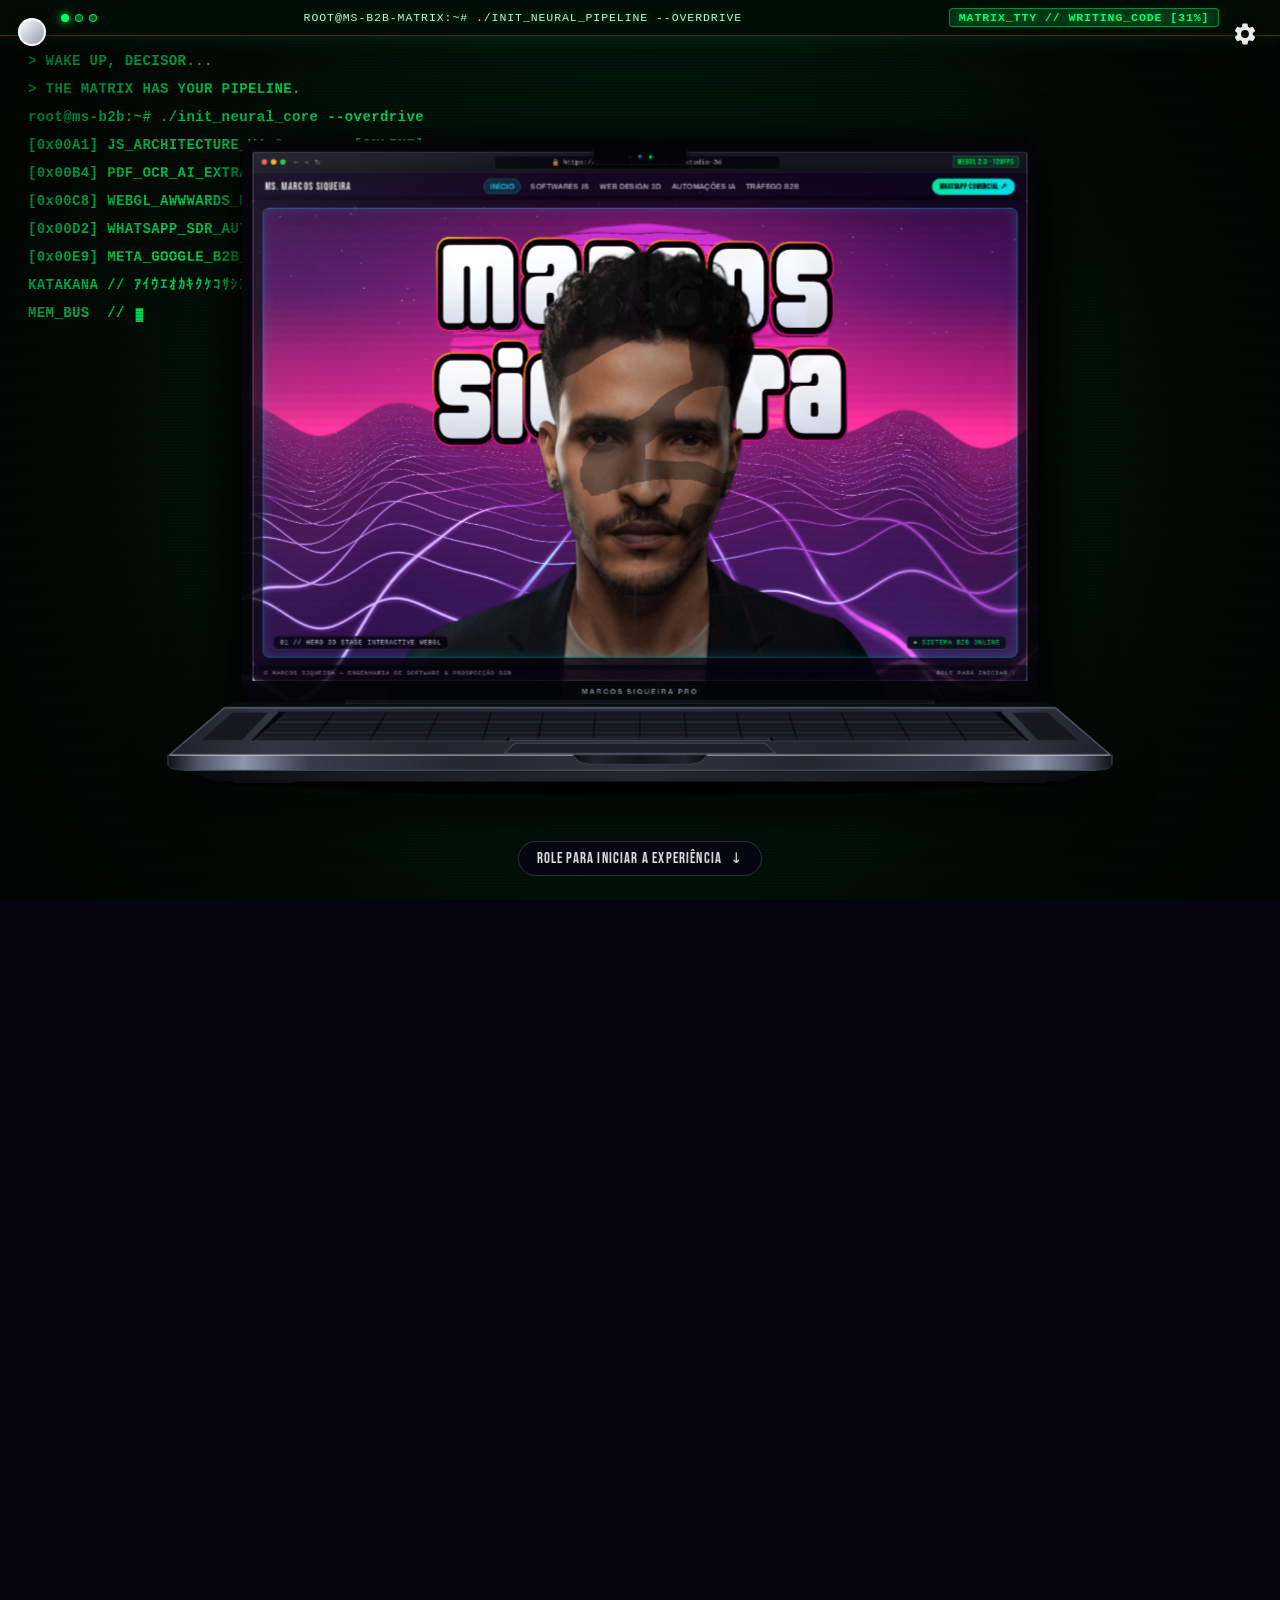
==== commit ca7c759b: "Fix mobile Notebook scene: attach base directly to lid, prevent 3D canvas vertical squashing, and sc" ====
--- a/versao-completa/index.html
+++ b/versao-completa/index.html
@@ -10,9 +10,9 @@
   <link rel="icon" type="image/png" href="../assets/icons/ms-favicon.png?v=14" />
   <link rel="shortcut icon" type="image/png" href="../assets/icons/ms-favicon.png?v=14" />
   <link rel="apple-touch-icon" href="../assets/icons/ms-favicon.png?v=14" />
-  <link rel="stylesheet" href="../css/b2b-studio.css?v=76" />
-  <script defer src="../js/three-vendor.min.js?v=76"></script>
-  <script defer src="../js/liquid-motion.js?v=76"></script>
+  <link rel="stylesheet" href="../css/b2b-studio.css?v=77" />
+  <script defer src="../js/three-vendor.min.js?v=77"></script>
+  <script defer src="../js/liquid-motion.js?v=77"></script>
 </head>
 
 <body>
--- a/css/b2b-studio.css
+++ b/css/b2b-studio.css
@@ -527,9 +527,11 @@
 .gl-canvas,
 .gl-wrap {
   position: absolute;
-  inset: 0;
+  top: 50%;
+  left: 50%;
   width: 100%;
   height: 100%;
+  transform: translate(-50%, -50%);
 }
 
 canvas.gl {
@@ -538,13 +540,15 @@
   height: 100%;
 }
 
-/* Static Snapshot Canvas of the First Scene inside the Notebook */
+/* Static Snapshot Canvas of the First Scene inside the Notebook (Never squishes on mobile!) */
 .notebook-static-screen {
   position: absolute;
-  inset: 0;
+  top: 50%;
+  left: 50%;
   z-index: 6;
   width: 100%;
   height: 100%;
+  transform: translate(-50%, -50%);
   display: block;
   opacity: 0;
   pointer-events: none;
@@ -788,25 +792,27 @@
   pointer-events: none;
 }
 
-/* Photorealistic Vector SVG MacBook Pro 16" Unibody Base */
+/* Photorealistic Vector SVG MacBook Pro 16" Unibody Base
+   (Flex child with height: 0 so it ALWAYS stays attached to the bottom of .notebook-lid on both mobile and desktop!) */
 .notebook-base {
-  position: absolute;
-  top: calc(100% - 2px);
-  left: 50%;
-  transform: translateX(-50%);
+  position: relative;
   width: 122%;
+  height: 0;
+  margin-top: -2px;
   z-index: 18;
   display: flex;
   flex-direction: column;
   align-items: center;
   pointer-events: none;
   opacity: 0;
+  overflow: visible;
 }
 
 .notebook-base-svg {
   width: 100%;
   height: auto;
   display: block;
+  flex-shrink: 0;
   overflow: visible;
   filter: drop-shadow(0 24px 42px rgba(0, 0, 0, 0.92));
 }
@@ -1381,6 +1387,175 @@
     right: 0.75rem;
   }
 
+  /* Matrix Terminal Topbar Mobile Fit */
+  .matrix-terminal-topbar {
+    height: 28px;
+    padding: 0 2.75rem;
+    font-size: 0.52rem;
+    gap: 6px;
+  }
+
+  .matrix-terminal-dots span {
+    width: 6px;
+    height: 6px;
+  }
+
+  .matrix-terminal-status {
+    padding: 0.1rem 0.35rem;
+    font-size: 0.48rem;
+  }
+
+  .matrix-terminal-canvas {
+    top: 28px;
+    height: calc(100% - 28px);
+  }
+
+  /* Mobile Photorealistic MacBook Pro Proportions (No overflow, no squishing!) */
+  .notebook-glass-bezel {
+    border-top-width: 7px;
+    border-left-width: 7px;
+    border-right-width: 7px;
+    border-bottom-width: 14px;
+    box-shadow:
+      inset 0 0 0 1px rgba(255, 255, 255, 0.14),
+      0 0 0 1.5px #262A34,
+      0 -1px 0 1.5px #8B94A8,
+      0 0 0 2.5px #101218;
+  }
+
+  .notebook-camera-notch {
+    top: 6px;
+    width: 66px;
+    height: 11px;
+    border-radius: 0 0 5px 5px;
+    gap: 5px;
+  }
+
+  .notebook-camera-sensor {
+    width: 3px;
+    height: 3px;
+  }
+
+  .notebook-camera-lens {
+    width: 5px;
+    height: 5px;
+    border-width: 1px;
+  }
+
+  .notebook-camera-led {
+    width: 3px;
+    height: 3px;
+  }
+
+  .notebook-lid-chin {
+    height: 14px;
+    font-size: 0.38rem;
+    letter-spacing: 0.2em;
+  }
+
+  .notebook-base {
+    width: 112%;
+  }
+
+  /* Mobile Desktop Website UI Frame inside the Notebook Screen (Miniature Desktop Scale) */
+  .notebook-site-ui {
+    inset: 7px 7px 14px 7px;
+    border-radius: 4px;
+  }
+
+  .nb-browser-bar {
+    height: 17px;
+    padding: 0 6px;
+    gap: 5px;
+  }
+
+  .nb-browser-dots {
+    gap: 3px;
+  }
+
+  .nb-browser-dots span {
+    width: 5px;
+    height: 5px;
+  }
+
+  .nb-browser-nav {
+    gap: 3px;
+    font-size: 0.44rem;
+  }
+
+  .nb-url-pill {
+    height: 12px;
+    padding: 0 6px;
+    font-size: 0.42rem;
+    max-width: 165px;
+    border-radius: 3px;
+    gap: 3px;
+  }
+
+  .nb-lock {
+    font-size: 0.4rem;
+  }
+
+  .nb-browser-meta {
+    font-size: 0.38rem;
+    padding: 1px 4px;
+  }
+
+  .nb-website-header {
+    height: 20px;
+    padding: 0 6px;
+    gap: 4px;
+    white-space: nowrap;
+    overflow: hidden;
+  }
+
+  .nb-site-brand {
+    font-size: 0.46rem;
+    flex-shrink: 0;
+  }
+
+  .nb-site-menu {
+    display: flex;
+    gap: 4px;
+    font-size: 0.32rem;
+    white-space: nowrap;
+    overflow: hidden;
+  }
+
+  .nb-site-menu span.is-active {
+    padding: 1px 4px;
+  }
+
+  .nb-site-cta {
+    padding: 2px 5px;
+    font-size: 0.36rem;
+    flex-shrink: 0;
+  }
+
+  .nb-website-viewport-frame {
+    margin: 5px 6px;
+    padding: 5px 6px;
+    border-radius: 5px;
+    border-width: 1px;
+    box-shadow:
+      0 0 0 7px rgba(7, 5, 16, 0.78),
+      inset 0 0 12px rgba(0, 240, 255, 0.16);
+  }
+
+  .nb-viewport-hud-left,
+  .nb-viewport-hud-right {
+    padding: 2px 5px;
+    font-size: 0.36rem;
+    gap: 4px;
+    border-radius: 3px;
+  }
+
+  .nb-website-footerbar {
+    height: 13px;
+    padding: 0 7px;
+    font-size: 0.35rem;
+  }
+
   .scene2-stage-layer {
     padding: 0;
   }
@@ -1394,8 +1569,7 @@
   }
 
   .os-taskbar-active-app,
-  .os-tray-pill,
-  .nb-site-menu {
+  .os-tray-pill {
     display: none;
   }
 
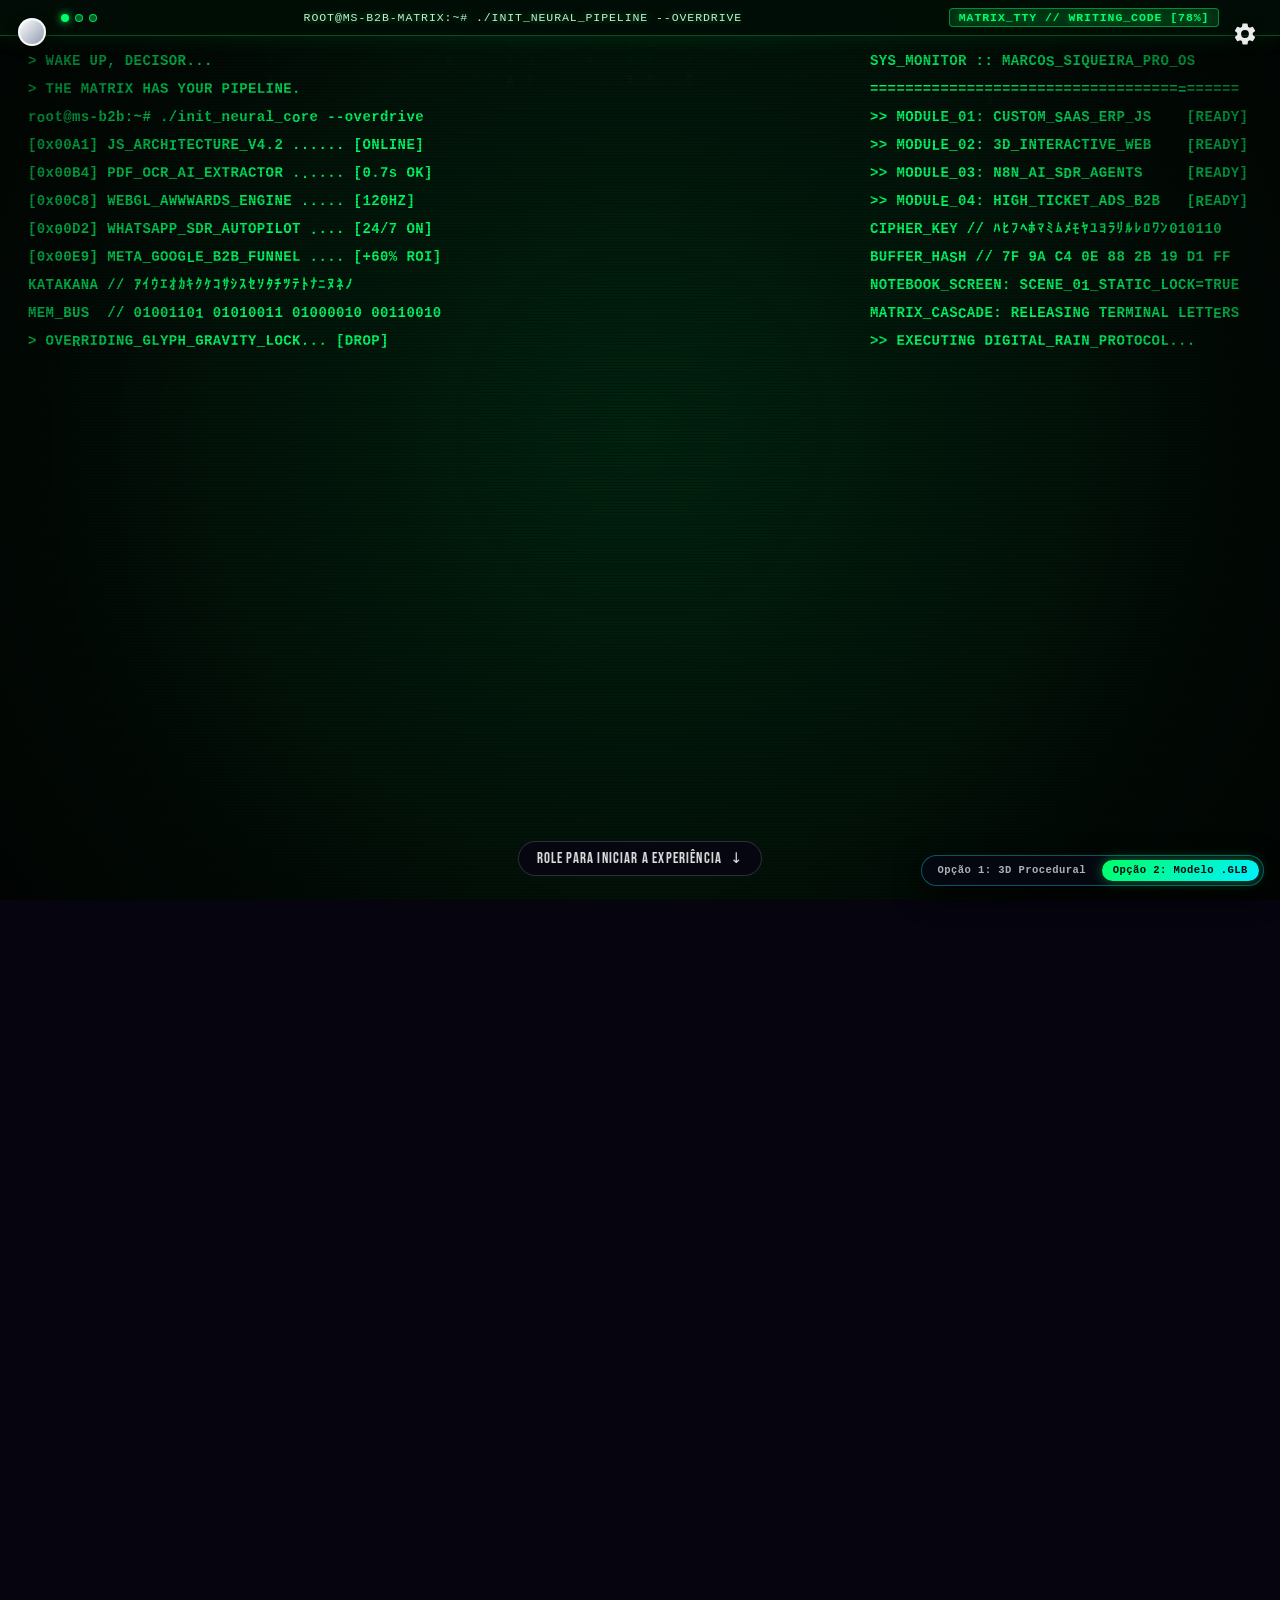
==== commit 1fce86de: "Duas versoes independentes de Notebook 3D (Opcao 1 Procedural em versao-direta e Opcao 2 Modelo .GLB" ====
--- a/versao-completa/index.html
+++ b/versao-completa/index.html
@@ -10,9 +10,11 @@
   <link rel="icon" type="image/png" href="../assets/icons/ms-favicon.png?v=14" />
   <link rel="shortcut icon" type="image/png" href="../assets/icons/ms-favicon.png?v=14" />
   <link rel="apple-touch-icon" href="../assets/icons/ms-favicon.png?v=14" />
-  <link rel="stylesheet" href="../css/b2b-studio.css?v=77" />
-  <script defer src="../js/three-vendor.min.js?v=77"></script>
-  <script defer src="../js/liquid-motion.js?v=77"></script>
+  <link rel="stylesheet" href="../css/b2b-studio.css?v=78" />
+  <link rel="stylesheet" href="../css/laptop-reel.css?v=78" />
+  <script defer src="../js/three-vendor.min.js?v=78"></script>
+  <script defer src="../js/liquid-motion.js?v=78"></script>
+  <script defer src="../js/laptop-reel-glb.js?v=78"></script>
 </head>
 
 <body>
--- a/css/laptop-reel.css
+++ b/css/laptop-reel.css
@@ -0,0 +1,272 @@
+/* =========================================================================
+   3D Notebook Motion Reel Stage (Shared Layout + Version Switcher & Editorial HUD)
+   Used independently by:
+   - Version 1 (Procedural Three.js): /versao-direta/ & /
+   - Version 2 (External .GLB Model): /versao-completa/
+   ========================================================================= */
+
+.scrollytelling-master-track {
+  height: 500vh !important;
+}
+
+/* 3D WebGL Laptop Stage (Sits at z-index: 21 in front of Matrix Terminal at z-index: 10) */
+.laptop-3d-stage {
+  position: absolute;
+  inset: 0;
+  z-index: 21;
+  width: 100%;
+  height: 100%;
+  display: flex;
+  align-items: center;
+  justify-content: center;
+  pointer-events: none;
+  opacity: 0;
+  visibility: hidden;
+  transform-origin: center center;
+  will-change: transform, opacity, filter;
+}
+
+.laptop-3d-stage.is-active {
+  pointer-events: auto;
+}
+
+.laptop-3d-canvas {
+  width: 100%;
+  height: 100%;
+  display: block;
+}
+
+/* Hide legacy 2D SVG notebook wrapper when 3D WebGL Laptop Reel is active */
+body.has-3d-laptop-reel .notebook-lid,
+body.has-3d-laptop-reel .notebook-base {
+  opacity: 0 !important;
+  pointer-events: none !important;
+}
+
+body.has-3d-laptop-reel .notebook-rig.is-scrolled-3d {
+  opacity: 0 !important;
+  pointer-events: none !important;
+}
+
+/* Floating Editorial Showcase Overlay (Outside the 3D Notebook) */
+.laptop-reel-hud {
+  position: absolute;
+  inset: 0;
+  z-index: 22;
+  pointer-events: none;
+  display: flex;
+  flex-direction: column;
+  justify-content: space-between;
+  padding: clamp(3.4rem, 6vh, 4.8rem) clamp(1rem, 3.5vw, 3.5rem) clamp(1.1rem, 3vh, 2.2rem);
+}
+
+.laptop-reel-top-badge {
+  align-self: center;
+  display: inline-flex;
+  align-items: center;
+  gap: 0.55rem;
+  padding: 0.28rem 0.85rem;
+  border-radius: 999px;
+  background: rgba(5, 10, 18, 0.84);
+  backdrop-filter: blur(10px);
+  -webkit-backdrop-filter: blur(10px);
+  border: 1px solid rgba(0, 255, 102, 0.38);
+  box-shadow: 0 8px 24px rgba(0, 0, 0, 0.65);
+  font-family: "Consolas", "Monaco", monospace;
+  font-size: 0.7rem;
+  letter-spacing: 0.08em;
+  color: #00FF66;
+}
+
+.laptop-reel-top-badge .badge-dot {
+  width: 7px;
+  height: 7px;
+  border-radius: 50%;
+  background: #00FF66;
+  box-shadow: 0 0 8px #00FF66;
+}
+
+/* Floating Editorial Card (Left/Bottom-Left on Desktop, Top-Center on Mobile) */
+.laptop-editorial-card {
+  max-width: 340px;
+  padding: 0.85rem 1.05rem;
+  border-radius: 14px;
+  background: rgba(7, 10, 22, 0.82);
+  backdrop-filter: blur(14px);
+  -webkit-backdrop-filter: blur(14px);
+  border: 1px solid rgba(0, 240, 255, 0.32);
+  box-shadow:
+    0 18px 45px rgba(0, 0, 0, 0.8),
+    0 0 28px rgba(0, 240, 255, 0.12);
+  transition: transform 0.28s ease, border-color 0.28s ease;
+}
+
+.laptop-editorial-kicker {
+  display: inline-block;
+  font-family: "Consolas", "Monaco", monospace;
+  font-size: 0.66rem;
+  font-weight: 700;
+  letter-spacing: 0.12em;
+  color: #00FF66;
+  margin-bottom: 0.25rem;
+}
+
+.laptop-editorial-title {
+  font-family: var(--font-display);
+  font-size: clamp(1.35rem, 2.2vw, 1.85rem);
+  letter-spacing: 0.04em;
+  line-height: 1.05;
+  color: #FFFFFF;
+  margin-bottom: 0.3rem;
+}
+
+.laptop-editorial-desc {
+  font-size: 0.76rem;
+  line-height: 1.38;
+  color: rgba(226, 232, 240, 0.82);
+}
+
+/* Interactive 4-Showcase Selector Dock at the Bottom of the 3D Reel */
+.laptop-reel-bottom-row {
+  display: flex;
+  align-items: flex-end;
+  justify-content: space-between;
+  gap: 1rem;
+  flex-wrap: wrap;
+}
+
+.laptop-showcase-pills {
+  pointer-events: auto;
+  display: flex;
+  align-items: center;
+  gap: 0.45rem;
+  padding: 0.35rem;
+  border-radius: 999px;
+  background: rgba(6, 9, 20, 0.86);
+  backdrop-filter: blur(12px);
+  -webkit-backdrop-filter: blur(12px);
+  border: 1px solid rgba(255, 255, 255, 0.15);
+  box-shadow: 0 12px 32px rgba(0, 0, 0, 0.75);
+}
+
+.laptop-showcase-pill {
+  padding: 0.36rem 0.78rem;
+  border-radius: 999px;
+  background: transparent;
+  border: 1px solid transparent;
+  color: rgba(255, 255, 255, 0.7);
+  font-family: var(--font-display);
+  font-size: 0.84rem;
+  letter-spacing: 0.06em;
+  text-transform: uppercase;
+  cursor: pointer;
+  transition: all 0.2s ease;
+}
+
+.laptop-showcase-pill:hover {
+  color: #FFFFFF;
+  background: rgba(255, 255, 255, 0.08);
+}
+
+.laptop-showcase-pill.is-active {
+  background: linear-gradient(135deg, rgba(0, 255, 102, 0.22), rgba(0, 240, 255, 0.22));
+  border-color: #00FF66;
+  color: #FFFFFF;
+  box-shadow: 0 0 14px rgba(0, 255, 102, 0.35);
+}
+
+/* Version Comparer Switcher (Lets User Switch Between Opção 1 Procedural & Opção 2 .GLB) */
+.version-compare-switcher {
+  position: fixed;
+  bottom: 0.85rem;
+  right: 1rem;
+  z-index: 150;
+  display: inline-flex;
+  align-items: center;
+  gap: 0.3rem;
+  padding: 0.28rem;
+  border-radius: 999px;
+  background: rgba(6, 8, 18, 0.92);
+  backdrop-filter: blur(12px);
+  -webkit-backdrop-filter: blur(12px);
+  border: 1px solid rgba(0, 240, 255, 0.35);
+  box-shadow: 0 10px 28px rgba(0, 0, 0, 0.85);
+}
+
+.version-compare-link {
+  padding: 0.28rem 0.68rem;
+  border-radius: 999px;
+  font-family: "Consolas", "Monaco", monospace;
+  font-size: 0.66rem;
+  font-weight: 700;
+  letter-spacing: 0.04em;
+  text-decoration: none;
+  color: rgba(255, 255, 255, 0.68);
+  transition: all 0.18s ease;
+}
+
+.version-compare-link:hover {
+  color: #FFFFFF;
+}
+
+.version-compare-link.is-current {
+  background: linear-gradient(135deg, #00FF66 0%, #00F0FF 100%);
+  color: #040810;
+  box-shadow: 0 0 12px rgba(0, 255, 102, 0.45);
+}
+
+@media (max-width: 768px) {
+  .laptop-reel-hud {
+    padding: 2.6rem 0.65rem 0.7rem;
+  }
+
+  .laptop-reel-top-badge {
+    font-size: 0.54rem;
+    padding: 0.2rem 0.6rem;
+  }
+
+  .laptop-editorial-card {
+    max-width: 100%;
+    padding: 0.55rem 0.75rem;
+  }
+
+  .laptop-editorial-title {
+    font-size: 1.15rem;
+    margin-bottom: 0.15rem;
+  }
+
+  .laptop-editorial-desc {
+    font-size: 0.66rem;
+    line-height: 1.28;
+  }
+
+  .laptop-reel-bottom-row {
+    flex-direction: column;
+    align-items: stretch;
+    gap: 0.45rem;
+  }
+
+  .laptop-showcase-pills {
+    width: 100%;
+    justify-content: space-between;
+    padding: 0.25rem;
+  }
+
+  .laptop-showcase-pill {
+    flex: 1;
+    text-align: center;
+    padding: 0.28rem 0.35rem;
+    font-size: 0.68rem;
+  }
+
+  .version-compare-switcher {
+    bottom: 2.8rem;
+    right: 0.5rem;
+    padding: 0.2rem;
+  }
+
+  .version-compare-link {
+    font-size: 0.56rem;
+    padding: 0.22rem 0.5rem;
+  }
+}
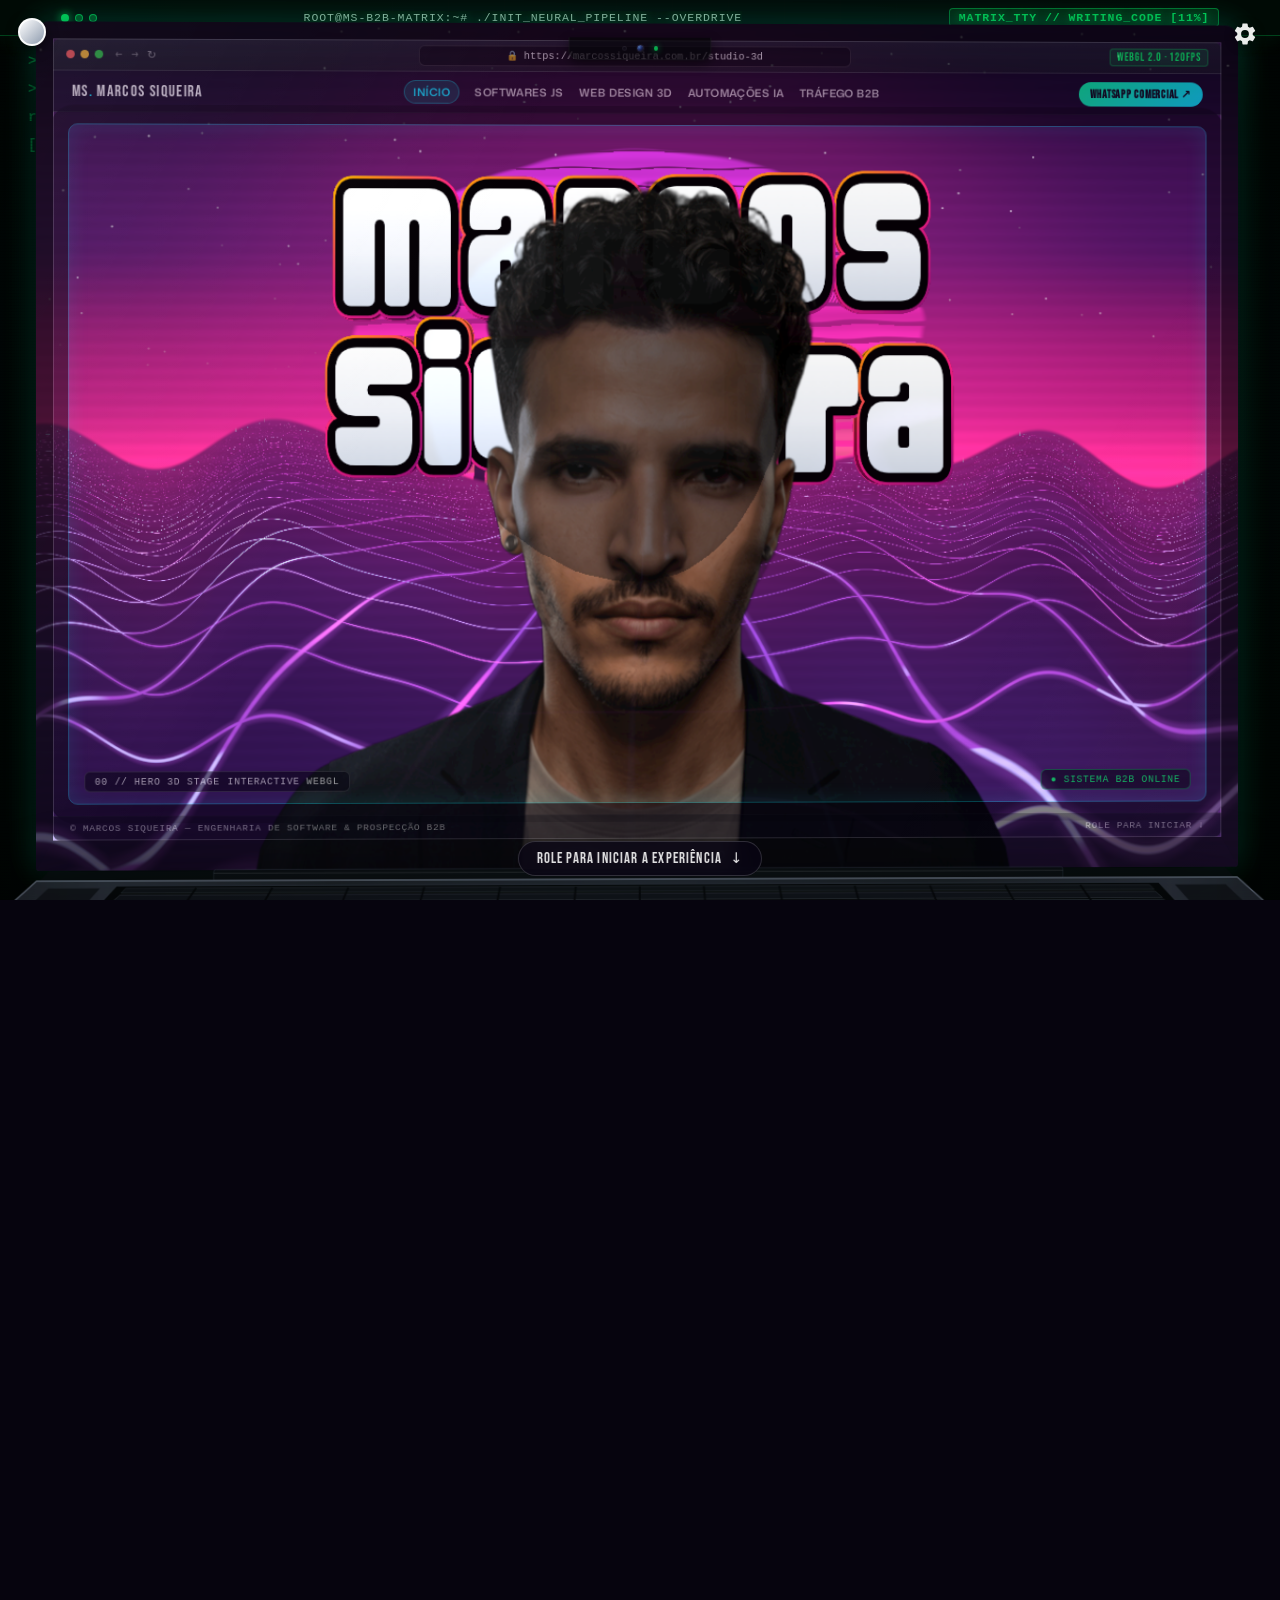
==== commit a7a2c929: "Restaura Hero Motion intacto na Cena 1 e aplica movimento 3D orbital + Rim Lights + 4 Showcases MS_O" ====
--- a/versao-completa/index.html
+++ b/versao-completa/index.html
@@ -10,11 +10,9 @@
   <link rel="icon" type="image/png" href="../assets/icons/ms-favicon.png?v=14" />
   <link rel="shortcut icon" type="image/png" href="../assets/icons/ms-favicon.png?v=14" />
   <link rel="apple-touch-icon" href="../assets/icons/ms-favicon.png?v=14" />
-  <link rel="stylesheet" href="../css/b2b-studio.css?v=78" />
-  <link rel="stylesheet" href="../css/laptop-reel.css?v=78" />
-  <script defer src="../js/three-vendor.min.js?v=78"></script>
-  <script defer src="../js/liquid-motion.js?v=78"></script>
-  <script defer src="../js/laptop-reel-glb.js?v=78"></script>
+  <link rel="stylesheet" href="../css/b2b-studio.css?v=79" />
+  <script defer src="../js/three-vendor.min.js?v=79"></script>
+  <script defer src="../js/liquid-motion.js?v=79"></script>
 </head>
 
 <body>
